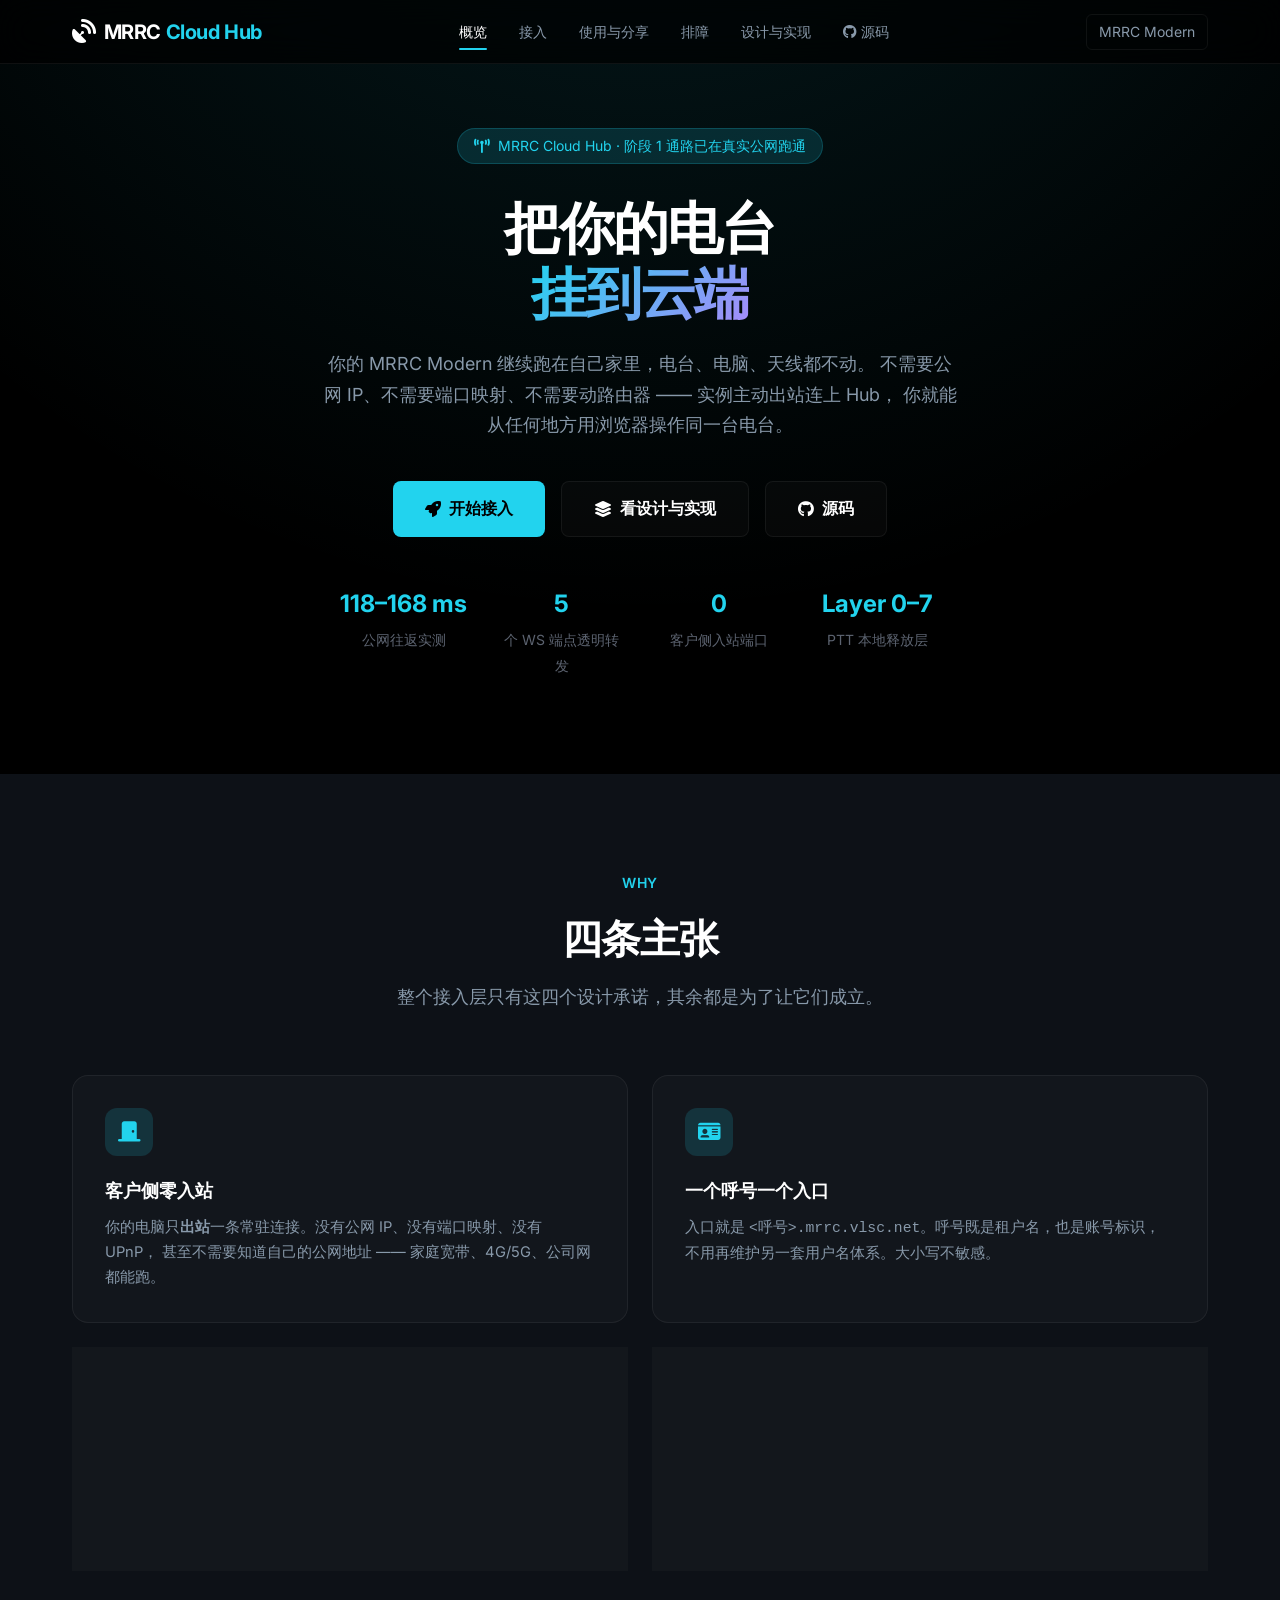
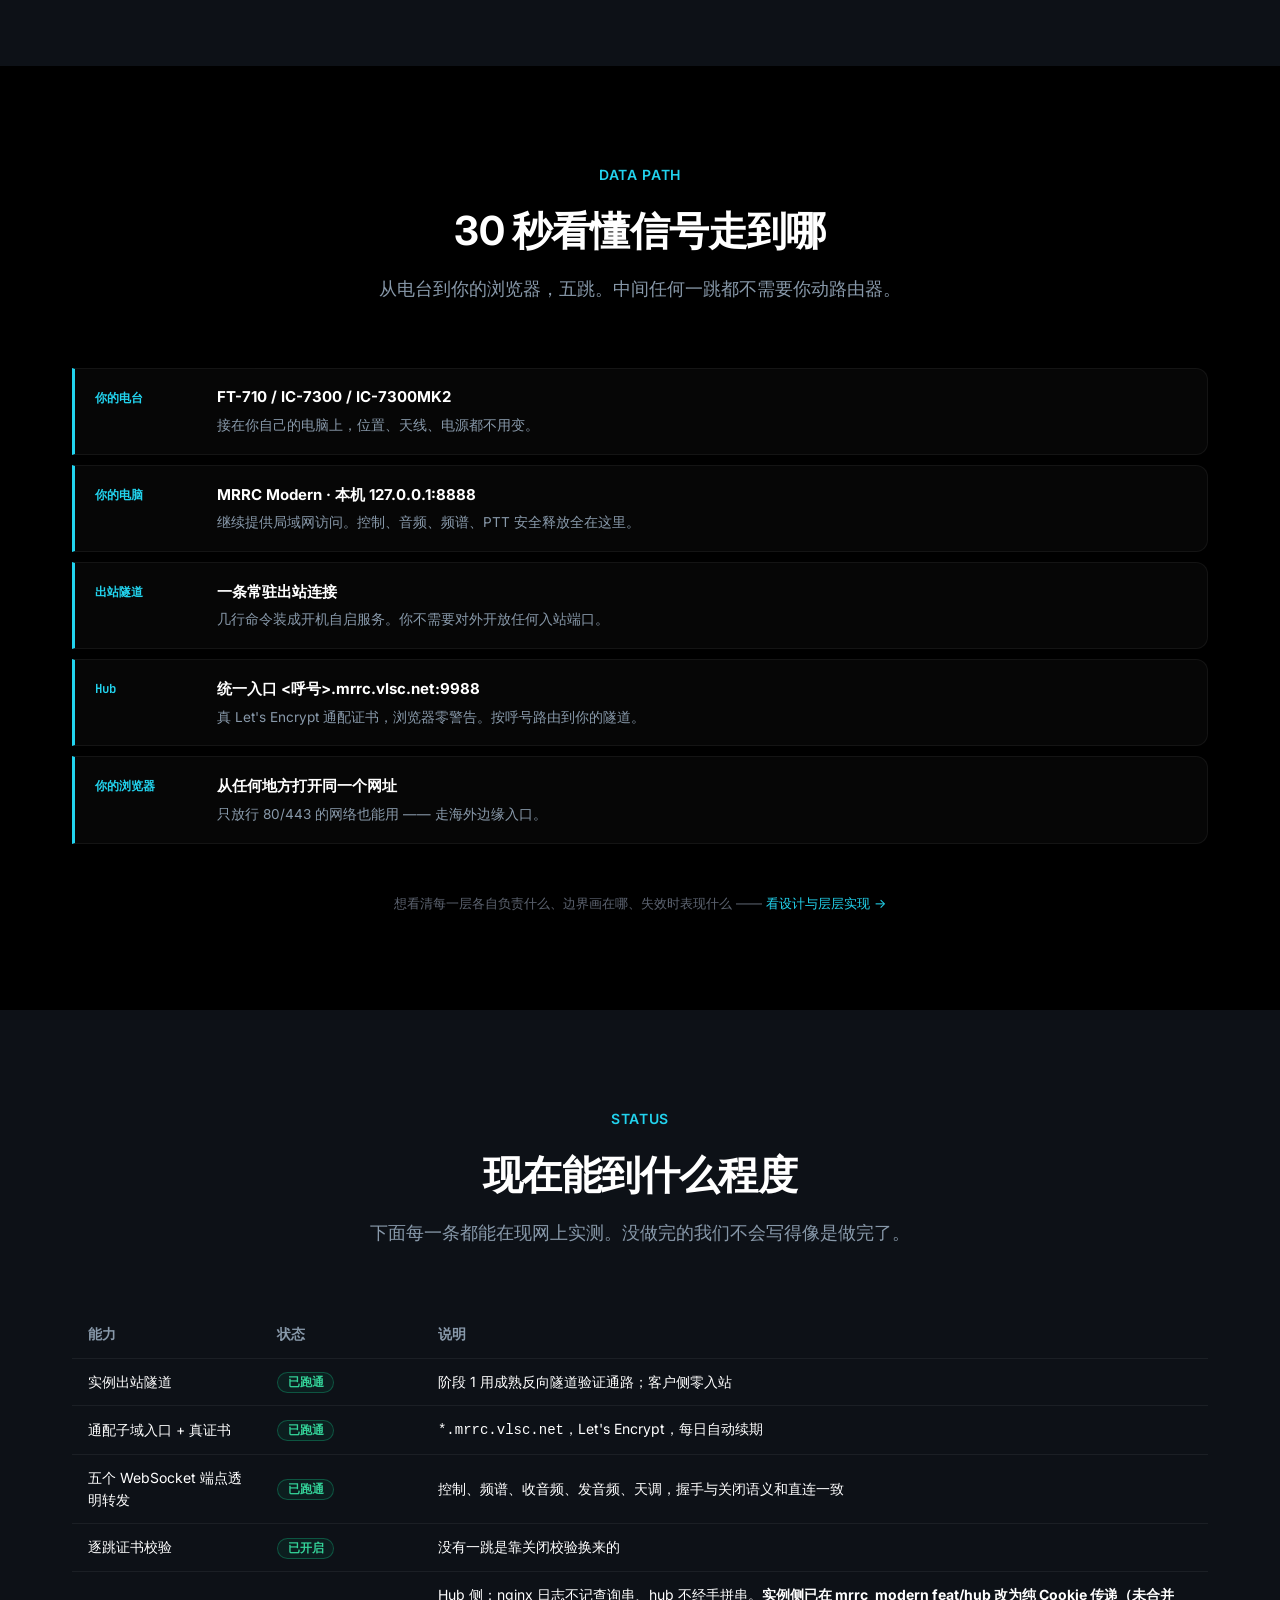
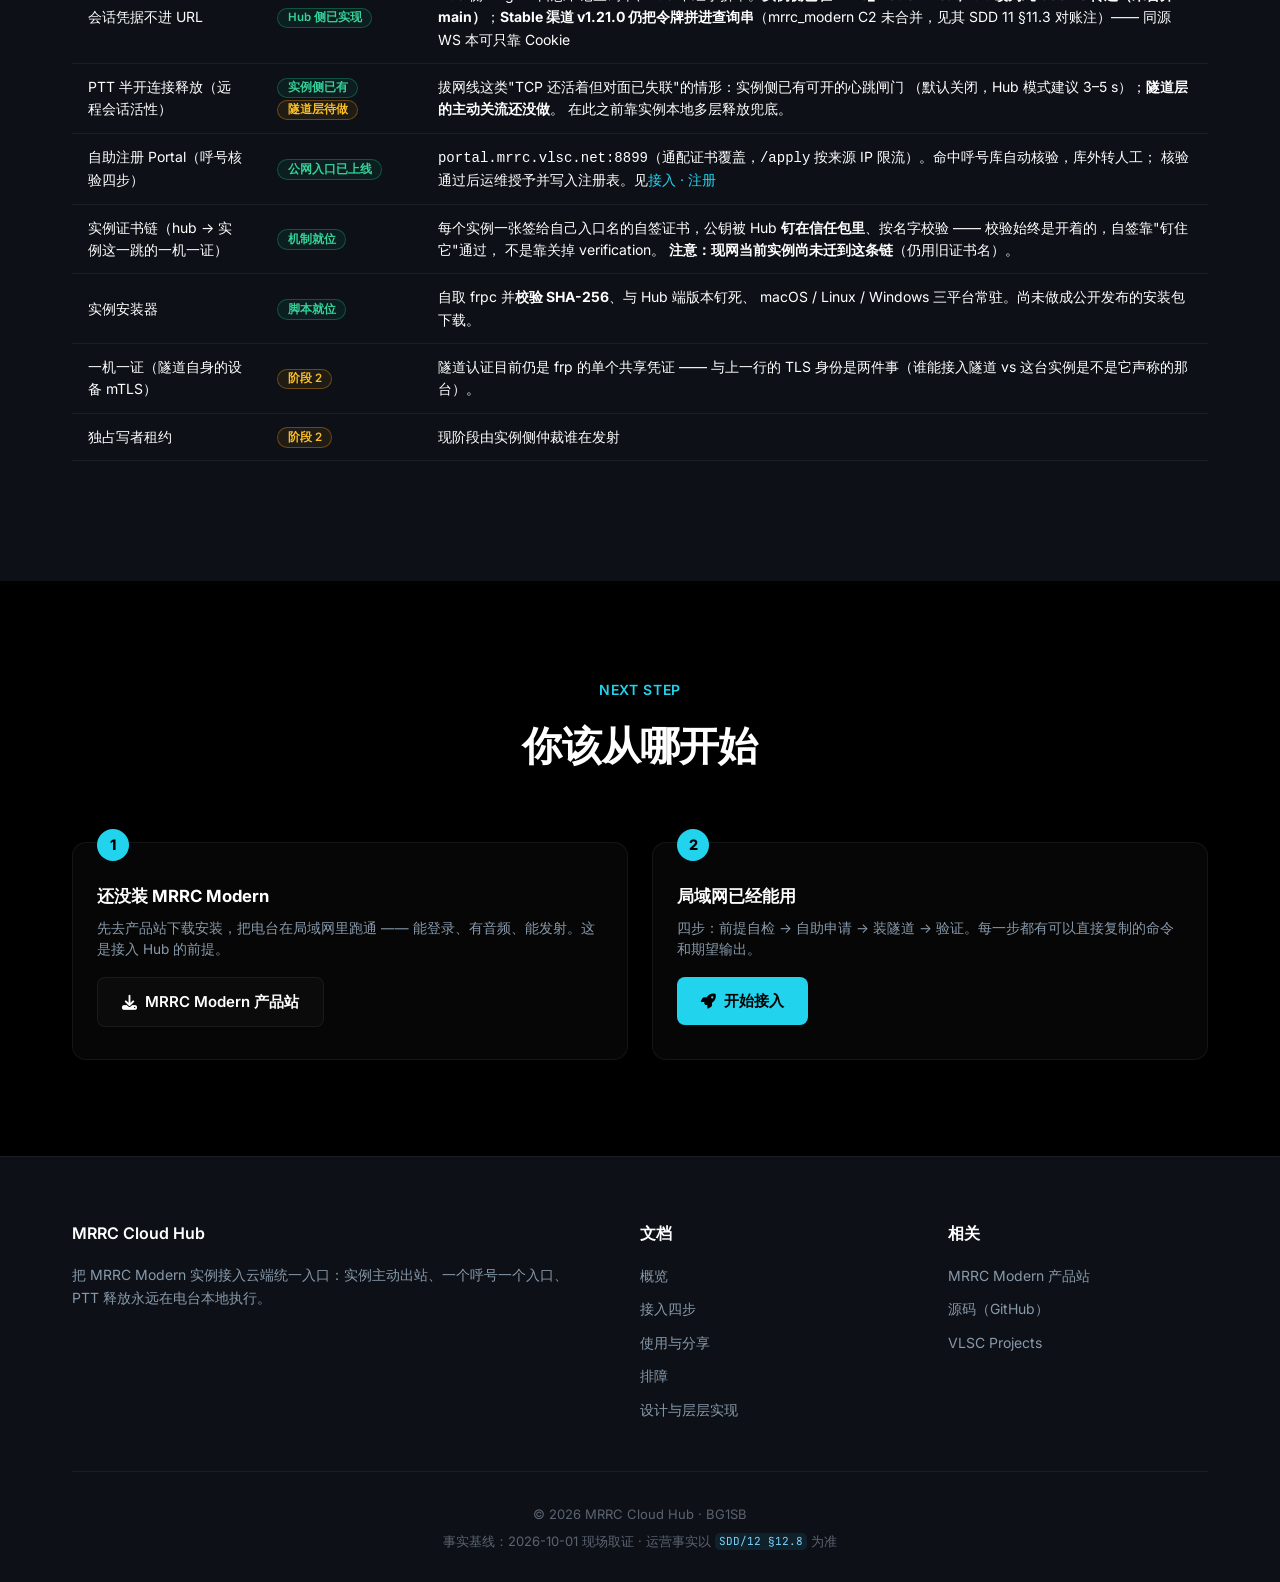
==== website/index.html @ c1f5e1ac "docs: V0.16 code-audit round — physical architecture diagram + three doc-ahead-of-code corrections -" ====
<!doctype html>
<html lang="zh-CN">
  <head>
    <meta charset="UTF-8" />
    <meta name="viewport" content="width=device-width, initial-scale=1.0" />
    <meta
      name="description"
      content="MRRC Cloud Hub — 把你的 MRRC Modern 电台接入云端统一入口：实例主动出站、无需公网 IP、一个呼号一个入口、PTT 释放永远在电台本地。"
    />
    <meta name="author" content="BG1SB" />
    <meta name="theme-color" content="#000000" />
    <title>概览 · MRRC Cloud Hub</title>
    <link rel="preconnect" href="https://fonts.googleapis.com" />
    <link rel="preconnect" href="https://fonts.gstatic.com" crossorigin />
    <link
      href="https://fonts.googleapis.com/css2?family=Inter:wght@400;500;600;700&family=JetBrains+Mono:wght@400;500&display=swap"
      rel="stylesheet"
    />
    <link rel="stylesheet" href="css/octen.css?v=1" />
    <link rel="stylesheet" href="css/hub.css?v=1" />
    <link
      rel="stylesheet"
      href="https://cdnjs.cloudflare.com/ajax/libs/font-awesome/6.4.0/css/all.min.css"
    />
    <link
      rel="icon"
      type="image/svg+xml"
      href="data:image/svg+xml,<svg xmlns='http://www.w3.org/2000/svg' viewBox='0 0 100 100'><rect fill='%2322d3ee' width='100' height='100' rx='20'/><text y='.9em' x='50%' text-anchor='middle' font-size='60'>📡</text></svg>"
    />
  </head>
  <body data-site="mrrc_hub">
    <a href="#main" class="hub-skip">跳到主要内容</a>

    <nav class="navbar">
      <div class="container navbar-content">
        <a href="index.html" class="logo">
          <span class="logo-icon"><i class="fas fa-satellite-dish"></i></span>
          <span>MRRC <span style="color: var(--accent)">Cloud Hub</span></span>
        </a>
        <ul class="nav-links">
          <li>
            <a href="index.html" class="active" aria-current="page">概览</a>
          </li>
          <li><a href="start.html">接入</a></li>
          <li><a href="use.html">使用与分享</a></li>
          <li><a href="trouble.html">排障</a></li>
          <li><a href="design.html">设计与实现</a></li>
          <li>
            <a
              href="https://github.com/cheenle/mrrc_hub"
              target="_blank"
              rel="noopener"
              ><i class="fab fa-github"></i> 源码</a
            >
          </li>
        </ul>
        <div class="nav-actions">
          <a href="https://www.vlsc.net/mrrc_modern/" class="lang-btn"
            >MRRC Modern</a
          >
          <button
            class="mobile-menu-toggle"
            aria-label="打开菜单"
            onclick="toggleMobileMenu()"
          >
            <i class="fas fa-bars"></i>
          </button>
        </div>
      </div>
    </nav>

    <main id="main">
      <section class="hero">
        <div class="hero-content">
          <div class="hero-badge">
            <i class="fas fa-tower-broadcast"></i>
            <span>MRRC Cloud Hub · 阶段 1 通路已在真实公网跑通</span>
          </div>
          <h1 class="hero-title">
            把你的电台<br />
            <span class="gradient">挂到云端</span>
          </h1>
          <p class="hero-subtitle">
            你的 MRRC Modern 继续跑在自己家里，电台、电脑、天线都不动。
            不需要公网 IP、不需要端口映射、不需要动路由器 —— 实例主动出站连上
            Hub， 你就能从任何地方用浏览器操作同一台电台。
          </p>
          <div class="hero-actions">
            <a href="start.html" class="btn btn-primary btn-large">
              <i class="fas fa-rocket"></i> 开始接入
            </a>
            <a href="design.html" class="btn btn-secondary btn-large">
              <i class="fas fa-layer-group"></i> 看设计与实现
            </a>
            <a
              href="https://github.com/cheenle/mrrc_hub"
              class="btn btn-secondary btn-large"
              target="_blank"
              rel="noopener"
            >
              <i class="fab fa-github"></i> 源码
            </a>
          </div>
          <div class="hero-stats">
            <div class="stat-item">
              <span class="stat-value">118–168 ms</span>
              <span class="stat-label">公网往返实测</span>
            </div>
            <div class="stat-item">
              <span class="stat-value">5</span>
              <span class="stat-label">个 WS 端点透明转发</span>
            </div>
            <div class="stat-item">
              <span class="stat-value">0</span>
              <span class="stat-label">客户侧入站端口</span>
            </div>
            <div class="stat-item">
              <span class="stat-value">Layer 0–7</span>
              <span class="stat-label">PTT 本地释放层</span>
            </div>
          </div>
        </div>
      </section>

      <section class="section" style="background: var(--bg-secondary)">
        <div class="container">
          <div class="section-header">
            <span class="section-label">Why</span>
            <h2 class="section-title">四条主张</h2>
            <p class="section-subtitle">
              整个接入层只有这四个设计承诺，其余都是为了让它们成立。
            </p>
          </div>
          <div class="features-grid">
            <div class="feature-card animate">
              <div class="icon"><i class="fas fa-door-closed"></i></div>
              <h3>客户侧零入站</h3>
              <p>
                你的电脑只<b>出站</b>一条常驻连接。没有公网
                IP、没有端口映射、没有 UPnP， 甚至不需要知道自己的公网地址 ——
                家庭宽带、4G/5G、公司网都能跑。
              </p>
            </div>
            <div class="feature-card animate">
              <div class="icon"><i class="fas fa-id-card"></i></div>
              <h3>一个呼号一个入口</h3>
              <p>
                入口就是
                <code>&lt;呼号&gt;.mrrc.vlsc.net</code
                >。呼号既是租户名，也是账号标识，
                不用再维护另一套用户名体系。大小写不敏感。
              </p>
            </div>
            <div class="feature-card animate">
              <div class="icon"><i class="fas fa-hand"></i></div>
              <h3>PTT 释放永远在本地</h3>
              <p>
                Hub 只是一条通道，<b>从不写下 PTT</b>。断线、掉网、半开连接，
                一律由电台所在的那台机器强制回 RX —— 不依赖云端租约超时。
              </p>
            </div>
            <div class="feature-card animate">
              <div class="icon"><i class="fas fa-shield-halved"></i></div>
              <h3>逐跳校验证书</h3>
              <p>
                整条链路端到端 TLS：浏览器到 Hub 用真证书，Hub
                到你的实例也<b>校验证书</b>。 没有哪一跳是靠"关掉校验"换来的。
              </p>
            </div>
          </div>
        </div>
      </section>

      <section class="section">
        <div class="container">
          <div class="section-header">
            <span class="section-label">Data Path</span>
            <h2 class="section-title">30 秒看懂信号走到哪</h2>
            <p class="section-subtitle">
              从电台到你的浏览器，五跳。中间任何一跳都不需要你动路由器。
            </p>
          </div>
          <div class="hub-stack">
            <div class="hub-layer">
              <div class="hub-layer-id">你的电台</div>
              <div class="hub-layer-body">
                <strong>FT-710 / IC-7300 / IC-7300MK2</strong>
                <span>接在你自己的电脑上，位置、天线、电源都不用变。</span>
              </div>
            </div>
            <div class="hub-layer">
              <div class="hub-layer-id">你的电脑</div>
              <div class="hub-layer-body">
                <strong>MRRC Modern · 本机 127.0.0.1:8888</strong>
                <span
                  >继续提供局域网访问。控制、音频、频谱、PTT
                  安全释放全在这里。</span
                >
              </div>
            </div>
            <div class="hub-layer">
              <div class="hub-layer-id">出站隧道</div>
              <div class="hub-layer-body">
                <strong>一条常驻出站连接</strong>
                <span
                  >几行命令装成开机自启服务。你不需要对外开放任何入站端口。</span
                >
              </div>
            </div>
            <div class="hub-layer">
              <div class="hub-layer-id">Hub</div>
              <div class="hub-layer-body">
                <strong>统一入口 &lt;呼号&gt;.mrrc.vlsc.net:9988</strong>
                <span
                  >真 Let's Encrypt
                  通配证书，浏览器零警告。按呼号路由到你的隧道。</span
                >
              </div>
            </div>
            <div class="hub-layer">
              <div class="hub-layer-id">你的浏览器</div>
              <div class="hub-layer-body">
                <strong>从任何地方打开同一个网址</strong>
                <span>只放行 80/443 的网络也能用 —— 走海外边缘入口。</span>
              </div>
            </div>
          </div>
          <p
            class="hub-note"
            style="text-align: center; border-top: 0; margin-top: 1rem"
          >
            想看清每一层各自负责什么、边界画在哪、失效时表现什么 ——
            <a href="design.html" style="color: var(--accent)"
              >看设计与层层实现 →</a
            >
          </p>
        </div>
      </section>

      <section class="section" style="background: var(--bg-secondary)">
        <div class="container">
          <div class="section-header">
            <span class="section-label">Status</span>
            <h2 class="section-title">现在能到什么程度</h2>
            <p class="section-subtitle">
              下面每一条都能在现网上实测。没做完的我们不会写得像是做完了。
            </p>
          </div>
          <div class="hub-table-wrap">
            <table>
              <thead>
                <tr>
                  <th scope="col">能力</th>
                  <th scope="col">状态</th>
                  <th scope="col">说明</th>
                </tr>
              </thead>
              <tbody>
                <tr>
                  <td>实例出站隧道</td>
                  <td><span class="hub-badge live">已跑通</span></td>
                  <td>阶段 1 用成熟反向隧道验证通路；客户侧零入站</td>
                </tr>
                <tr>
                  <td>通配子域入口 + 真证书</td>
                  <td><span class="hub-badge live">已跑通</span></td>
                  <td>
                    <code>*.mrrc.vlsc.net</code>，Let's Encrypt，每日自动续期
                  </td>
                </tr>
                <tr>
                  <td>五个 WebSocket 端点透明转发</td>
                  <td><span class="hub-badge live">已跑通</span></td>
                  <td>
                    控制、频谱、收音频、发音频、天调，握手与关闭语义和直连一致
                  </td>
                </tr>
                <tr>
                  <td>逐跳证书校验</td>
                  <td><span class="hub-badge live">已开启</span></td>
                  <td>没有一跳是靠关闭校验换来的</td>
                </tr>
                <tr>
                  <td>会话凭据不进 URL</td>
                  <td><span class="hub-badge live">Hub 侧已实现</span></td>
                  <td>
                    Hub 侧：nginx 日志不记查询串、hub 不经手拼串。<b
                      >实例侧已在 mrrc_modern feat/hub 改为纯 Cookie 传递（未合并
                      main）</b
                    >；<b>Stable 渠道 v1.21.0 仍把令牌拼进查询串</b
                    >（mrrc_modern C2 未合并，见其 SDD 11 §11.3 对账注）——
                    同源 WS 本可只靠 Cookie
                  </td>
                </tr>
                <tr>
                  <td>PTT 半开连接释放（远程会话活性）</td>
                  <td>
                    <span class="hub-badge live">实例侧已有</span>
                    <span class="hub-badge todo">隧道层待做</span>
                  </td>
                  <td>
                    拔网线这类"TCP
                    还活着但对面已失联"的情形：实例侧已有可开的心跳闸门
                    （默认关闭，Hub 模式建议 3–5
                    s）；<b>隧道层的主动关流还没做</b>。
                    在此之前靠实例本地多层释放兜底。
                  </td>
                </tr>
                <tr>
                  <td>自助注册 Portal（呼号核验四步）</td>
                  <td><span class="hub-badge live">公网入口已上线</span></td>
                  <td>
                    <code>portal.mrrc.vlsc.net:8899</code>（通配证书覆盖，<code
                      >/apply</code
                    >
                    按来源 IP 限流）。命中呼号库自动核验，库外转人工；
                    核验通过后运维授予并写入注册表。见<a
                      href="start.html#register"
                      style="color: var(--accent)"
                      >接入 · 注册</a
                    >
                  </td>
                </tr>
                <tr>
                  <td>实例证书链（hub → 实例这一跳的一机一证）</td>
                  <td><span class="hub-badge live">机制就位</span></td>
                  <td>
                    每个实例一张签给自己入口名的自签证书，公钥被 Hub
                    <b>钉在信任包里</b>、按名字校验 ——
                    校验始终是开着的，自签靠"钉住它"通过， 不是靠关掉
                    verification。
                    <b>注意：现网当前实例尚未迁到这条链</b>（仍用旧证书名）。
                  </td>
                </tr>
                <tr>
                  <td>实例安装器</td>
                  <td><span class="hub-badge live">脚本就位</span></td>
                  <td>
                    自取 frpc 并<b>校验 SHA-256</b>、与 Hub 端版本钉死、 macOS /
                    Linux / Windows 三平台常驻。尚未做成公开发布的安装包下载。
                  </td>
                </tr>
                <tr>
                  <td>一机一证（隧道自身的设备 mTLS）</td>
                  <td><span class="hub-badge todo">阶段 2</span></td>
                  <td>
                    隧道认证目前仍是 frp 的单个共享凭证 —— 与上一行的 TLS
                    身份是两件事（谁能接入隧道 vs 这台实例是不是它声称的那台）。
                  </td>
                </tr>
                <tr>
                  <td>独占写者租约</td>
                  <td><span class="hub-badge todo">阶段 2</span></td>
                  <td>现阶段由实例侧仲裁谁在发射</td>
                </tr>
              </tbody>
            </table>
          </div>
        </div>
      </section>

      <section class="section">
        <div class="container">
          <div class="section-header">
            <span class="section-label">Next Step</span>
            <h2 class="section-title">你该从哪开始</h2>
          </div>
          <div class="steps">
            <div class="step">
              <h4>还没装 MRRC Modern</h4>
              <p>
                先去产品站下载安装，把电台在局域网里跑通 ——
                能登录、有音频、能发射。这是接入 Hub 的前提。
              </p>
              <a
                href="https://www.vlsc.net/mrrc_modern/"
                class="btn btn-secondary"
                style="margin-top: 1rem"
              >
                <i class="fas fa-download"></i> MRRC Modern 产品站
              </a>
            </div>
            <div class="step">
              <h4>局域网已经能用</h4>
              <p>
                四步：前提自检 → 自助申请 → 装隧道 →
                验证。每一步都有可以直接复制的命令和期望输出。
              </p>
              <a
                href="start.html"
                class="btn btn-primary"
                style="margin-top: 1rem"
              >
                <i class="fas fa-rocket"></i> 开始接入
              </a>
            </div>
          </div>
        </div>
      </section>
    </main>

    <footer class="footer">
      <div class="container">
        <div class="footer-grid">
          <div class="footer-section">
            <h4>MRRC Cloud Hub</h4>
            <p>
              把 MRRC Modern
              实例接入云端统一入口：实例主动出站、一个呼号一个入口、PTT
              释放永远在电台本地执行。
            </p>
          </div>
          <div class="footer-section">
            <h4>文档</h4>
            <ul>
              <li><a href="index.html">概览</a></li>
              <li><a href="start.html">接入四步</a></li>
              <li><a href="use.html">使用与分享</a></li>
              <li><a href="trouble.html">排障</a></li>
              <li><a href="design.html">设计与层层实现</a></li>
            </ul>
          </div>
          <div class="footer-section">
            <h4>相关</h4>
            <ul>
              <li>
                <a href="https://www.vlsc.net/mrrc_modern/"
                  >MRRC Modern 产品站</a
                >
              </li>
              <li>
                <a
                  href="https://github.com/cheenle/mrrc_hub"
                  target="_blank"
                  rel="noopener"
                  >源码（GitHub）</a
                >
              </li>
              <li>
                <a href="https://www.vlsc.net/" target="_blank" rel="noopener"
                  >VLSC Projects</a
                >
              </li>
            </ul>
          </div>
        </div>
        <div class="footer-bottom">
          <p>© 2026 MRRC Cloud Hub · BG1SB</p>
          <p>
            事实基线：2026-10-01 现场取证 · 运营事实以
            <code>SDD/12 §12.8</code> 为准
          </p>
        </div>
      </div>
    </footer>

    <script src="js/hub.js"></script>
    <script src="https://www.vlsc.net/js/global-nav.js?v=9" defer></script>
  </body>
</html>
---- website/css/octen.css ----
/* SunMRRC — Octen-inspired Dark Design System */
:root {
  /* Background */
  --bg-primary: #000000;
  --bg-secondary: #0d1117;
  --bg-tertiary: #10161e;
  --bg-card: rgba(255,255,255,0.025);

  /* Accent — Cyan/Teal */
  --accent: #22d3ee;
  --accent-dim: #0891b2;
  --accent-glow: rgba(34, 211, 238, 0.15);

  /* Text */
  --text-primary: #ffffff;
  --text-secondary: #8899aa;
  --text-muted: #5c6370;

  /* Border */
  --border: rgba(255,255,255,0.06);
  --border-hover: rgba(34,211,238,0.25);

  /* Nav */
  --nav-h: 56px;

  /* Typography */
  --font-sans: 'Inter', -apple-system, BlinkMacSystemFont, 'SF Pro Display', sans-serif;
  --font-mono: 'JetBrains Mono', 'SF Mono', monospace;

  /* Layout metrics — global nav + site navbar heights */
  --gn-h: 36px;   /* global top nav height */
  --nav-h: 64px;  /* site navbar height (SunsdrMobile overrides to 56px) */

  /* Motion */
  --ease: cubic-bezier(0.22, 1, 0.36, 1);
}

*, *::before, *::after { box-sizing: border-box; margin: 0; padding: 0; }

html { scroll-behavior: smooth; }

body {
  font-family: var(--font-sans);
  background: var(--bg-primary);
  color: var(--text-primary);
  line-height: 1.6;
  -webkit-font-smoothing: antialiased;
  -moz-osx-font-smoothing: grayscale;
}

a { color: inherit; text-decoration: none; }
ul { list-style: none; }
img { max-width: 100%; display: block; }

p a, li a:not(.nav-links a):not(.footer-section a), .content a:not(.btn):not(.card):not(.lang-btn) {
  color: var(--accent);
  transition: color 0.2s;
}
p a:hover { text-decoration: underline; }

/* ── Container ── */
.container { max-width: 1200px; margin: 0 auto; padding: 0 2rem; }

/* ── Navigation ── */
.navbar {
  position: fixed; top: 0; left: 0; right: 0; z-index: 90;
  background: rgba(0, 0, 0, 0.72);
  backdrop-filter: blur(16px) saturate(140%);
  -webkit-backdrop-filter: blur(16px) saturate(140%);
  border-bottom: 1px solid var(--border);
  height: var(--nav-h);
  transition: background 0.3s var(--ease), border-color 0.3s var(--ease);
}
.navbar.scrolled {
  background: rgba(0, 0, 0, 0.92);
  border-bottom-color: var(--border-hover);
}
.navbar-content {
  display: flex; align-items: center; justify-content: space-between;
  height: var(--nav-h);
}
.logo {
  display: flex; align-items: center; gap: 0.5rem;
  font-size: 1.25rem; font-weight: 700; letter-spacing: -0.02em;
}
.logo-icon { font-size: 1.5rem; }

.nav-links {
  display: flex; align-items: center; gap: 2rem;
}
.nav-links a {
  font-size: 0.875rem; color: var(--text-secondary);
  transition: color 0.2s; font-weight: 500;
  position: relative;
  display: inline-flex; align-items: center; gap: 0.3rem;
}
.nav-links a::after {
  content: ''; position: absolute; left: 0; right: 0; bottom: -6px;
  height: 2px; background: var(--accent);
  transform: scaleX(0); transform-origin: left;
  transition: transform 0.25s var(--ease);
  border-radius: 2px;
}
.nav-links a:hover { color: var(--text-primary); }
.nav-links a:hover::after,
.nav-links a.active::after { transform: scaleX(1); }
.nav-links a.active { color: var(--text-primary); }

.nav-actions { display: flex; align-items: center; gap: 1rem; }
.lang-btn {
  font-size: 0.875rem; color: var(--text-secondary);
  padding: 0.375rem 0.75rem; border: 1px solid var(--border);
  border-radius: 0.375rem; transition: all 0.2s;
}
.lang-btn:hover { color: var(--text-primary); border-color: var(--border-hover); }
.mobile-menu-toggle { display: none; background: none; border: none; color: var(--text-primary); font-size: 1.25rem; cursor: pointer; }

/* ── Hero ── */
.hero {
  padding: 8rem 2rem 6rem;
  text-align: center;
  position: relative; overflow: hidden;
}
.hero::before {
  content: '';
  position: absolute; top: -50%; left: -50%;
  width: 200%; height: 200%;
  background: radial-gradient(circle at 50% 0%, var(--accent-glow), transparent 50%);
  pointer-events: none;
}
.hero-content { position: relative; z-index: 1; max-width: 800px; margin: 0 auto; }
.hero-badge {
  display: inline-flex; align-items: center; gap: 0.5rem;
  padding: 0.375rem 1rem; border-radius: 9999px;
  font-size: 0.875rem; color: var(--accent);
  background: var(--accent-glow); border: 1px solid rgba(34, 211, 238, 0.2);
  margin-bottom: 2rem;
}
.hero-title {
  font-size: 3.5rem; font-weight: 700; line-height: 1.15;
  letter-spacing: -0.03em; margin-bottom: 1.5rem;
}
.gradient {
  background: linear-gradient(135deg, var(--accent), #a78bfa);
  -webkit-background-clip: text;
  -webkit-text-fill-color: transparent;
  background-clip: text;
}
.hero-subtitle {
  font-size: 1.125rem; color: var(--text-secondary);
  max-width: 640px; margin: 0 auto 2.5rem; line-height: 1.7;
}
.hero-actions {
  display: flex; gap: 1rem; justify-content: center; flex-wrap: wrap; margin-bottom: 3rem;
}
.hero-preview {
  max-width: 720px; margin: 0 auto 2rem;
  border-radius: 0.75rem; overflow: hidden;
  border: 1px solid var(--border);
}
.hero-preview img { width: 100%; }
.hero-stats {
  display: grid; grid-template-columns: repeat(4, 1fr);
  gap: 2rem; max-width: 600px; margin: 0 auto;
}
.stat-item { text-align: center; }
.stat-value {
  display: block; font-size: 1.5rem; font-weight: 700;
  color: var(--accent); margin-bottom: 0.25rem;
}
.stat-label { font-size: 0.875rem; color: var(--text-muted); }

/* ── Buttons ── */
.btn {
  display: inline-flex; align-items: center; gap: 0.5rem;
  padding: 0.75rem 1.5rem; border-radius: 0.5rem;
  font-size: 0.9375rem; font-weight: 600;
  transition: all 0.2s; cursor: pointer;
}
.btn-large { padding: 0.875rem 2rem; font-size: 1rem; }
.btn-primary { background: var(--accent); color: #000; }
.btn-primary:hover { background: #67e8f9; transform: translateY(-1px); }
.btn-secondary { background: var(--bg-card); color: var(--text-primary); border: 1px solid var(--border); }
.btn-secondary:hover { border-color: var(--border-hover); transform: translateY(-1px); }

/* ── Sections ── */
.section { padding: 6rem 2rem; }
.section-header { text-align: center; margin-bottom: 4rem; }
.section-label {
  display: inline-block; font-size: 0.875rem; font-weight: 600;
  color: var(--accent); text-transform: uppercase; letter-spacing: 0.05em;
  margin-bottom: 0.75rem;
}
.section-title { font-size: 2.5rem; font-weight: 700; letter-spacing: -0.02em; }
.section-subtitle { font-size: 1.125rem; color: var(--text-secondary); margin-top: 0.75rem; }

/* ── Feature Cards ── */
.features-grid {
  display: grid;
  grid-template-columns: repeat(auto-fill, minmax(320px, 1fr));
  gap: 1.5rem;
}
.card {
  background: var(--bg-card); border: 1px solid var(--border);
  border-radius: 0.75rem; padding: 1.5rem;
  transition: all 0.3s;
  display: block;
}
.card:hover {
  border-color: var(--border-hover);
  transform: translateY(-2px);
  box-shadow: 0 8px 30px rgba(0, 0, 0, 0.3);
}
.card-icon {
  width: 48px; height: 48px; border-radius: 0.75rem;
  background: var(--accent-glow);
  display: flex; align-items: center; justify-content: center;
  font-size: 1.25rem; color: var(--accent);
  margin-bottom: 1rem;
}
.card-title { font-size: 1.125rem; font-weight: 600; margin-bottom: 0.5rem; }
.card-text { font-size: 0.9375rem; color: var(--text-secondary); line-height: 1.7; }

.card-status {
  display: inline-flex; align-items: center; gap: 0.375rem;
  margin-top: 0.75rem; font-size: 0.8125rem; font-weight: 500;
}
.card-status.ok { color: #10b981; }
.card-status.wip { color: #f59e0b; }

/* ── Demo Links ── */
.demo-grid {
  display: grid;
  grid-template-columns: repeat(auto-fill, minmax(280px, 1fr));
  gap: 1.5rem;
}
.demo-link {
  display: flex; flex-direction: column;
  background: var(--bg-card); border: 1px solid var(--border);
  border-radius: 0.75rem; padding: 1.5rem;
  transition: all 0.3s;
}
.demo-link:hover { border-color: var(--accent); transform: translateY(-2px); }
.demo-link .arrow {
  margin-top: auto; padding-top: 1rem;
  font-size: 0.875rem; color: var(--accent);
  display: flex; align-items: center; gap: 0.375rem;
}

/* ── Architecture Diagram ── */
.arch-diagram {
  background: var(--bg-card); border: 1px solid var(--border);
  border-radius: 0.75rem; padding: 2rem;
  overflow-x: auto;
  font-family: var(--font-mono);
  font-size: 0.875rem;
  line-height: 1.8;
  white-space: pre;
  color: var(--text-secondary);
}
.arch-diagram .hl { color: var(--accent); }
.arch-diagram .dim { color: var(--text-muted); }

/* ── Section CTA ── */
.section-cta {
  background: var(--bg-secondary);
  border-top: 1px solid var(--border);
  border-bottom: 1px solid var(--border);
}

/* ── Footer ── */
.footer { padding: 4rem 2rem 2rem; background: var(--bg-secondary); border-top: 1px solid var(--border); }
.footer-grid { display: grid; grid-template-columns: 2fr 1fr 1fr; gap: 3rem; margin-bottom: 3rem; }
.footer-section h4 { font-size: 1rem; font-weight: 600; margin-bottom: 1rem; }
.footer-section p { font-size: 0.875rem; color: var(--text-secondary); line-height: 1.7; }
.footer-section ul { display: flex; flex-direction: column; gap: 0.5rem; }
.footer-section a {
  font-size: 0.875rem; color: var(--text-secondary);
  transition: color 0.2s;
}
.footer-section a:hover { color: var(--text-primary); }
.footer-bottom {
  padding-top: 2rem; border-top: 1px solid var(--border);
  text-align: center; font-size: 0.8125rem; color: var(--text-muted);
}

/* ── Lightbox ── */
.lightbox {
  display: none; position: fixed; top: 0; left: 0; width: 100%; height: 100%;
  background: rgba(0, 0, 0, 0.9); z-index: 1000;
  align-items: center; justify-content: center; padding: 2rem;
}
.lightbox img { max-width: 95vw; max-height: 90vh; border-radius: 0.5rem; }
.lightbox-close {
  position: absolute; top: 1.5rem; right: 1.5rem;
  font-size: 2rem; color: var(--text-secondary); cursor: pointer;
}

/* ── Table (for docs) ── */
table {
  width: 100%; border-collapse: collapse;
  font-size: 0.875rem; margin: 1.5rem 0;
}
th, td {
  padding: 0.75rem 1rem; text-align: left;
  border-bottom: 1px solid var(--border);
}
th { color: var(--text-secondary); font-weight: 600; }
td { color: var(--text-primary); }

/* ── Mobile ── */
@media (max-width: 768px) {
  .nav-links {
    display: none; position: absolute; top: var(--nav-h); left: 0; right: 0;
    background: rgba(0, 0, 0, 0.98); border-bottom: 1px solid var(--border);
    flex-direction: column; padding: 1rem 2rem; gap: 0.75rem;
  }
  .nav-links.active { display: flex; }
  .mobile-menu-toggle { display: block; }
  .hero { padding: 6rem 1.5rem 4rem; }
  .hero-title { font-size: 2.25rem; }
  .hero-stats { grid-template-columns: repeat(2, 1fr); gap: 1.5rem; }
  .section-title { font-size: 1.75rem; }
  .features-grid { grid-template-columns: 1fr; }
  .demo-grid { grid-template-columns: 1fr; }
  .footer-grid { grid-template-columns: 1fr; gap: 2rem; }
  .container { padding: 0 1.25rem; }
}

/* ════════════════════════════════════════════════════════════════════
   VLSC Global Top Nav — shared across all project sites
   Injected by js/global-nav.js. Sits above each site's .navbar/.header.
   ════════════════════════════════════════════════════════════════════ */
.vlsc-gn {
  position: fixed; top: 0; left: 0; right: 0; z-index: 120;
  height: var(--gn-h);
  background: linear-gradient(180deg, rgba(0,0,0,0.96), rgba(10,10,10,0.92));
  border-bottom: 1px solid var(--border);
  backdrop-filter: blur(16px);
  -webkit-backdrop-filter: blur(16px);
  font-size: 0.8125rem;
}
.vlsc-gn-inner {
  height: var(--gn-h);
  display: flex; align-items: center; justify-content: space-between;
  gap: 1rem;
}
.vlsc-gn-brand {
  display: inline-flex; align-items: center; gap: 0.4rem;
  font-weight: 700; letter-spacing: -0.01em; color: var(--text-primary);
  white-space: nowrap;
}
.vlsc-gn-brand i { color: var(--accent); font-size: 0.85rem; }
.vlsc-gn-brand .dot { color: var(--accent); margin: 0 0.35rem; opacity: 0.5; }
.vlsc-gn-links {
  display: flex; align-items: center; gap: 1.25rem;
}
.vlsc-gn-links a {
  color: var(--text-secondary); font-weight: 500;
  position: relative; padding: 0.25rem 0;
  transition: color 0.2s var(--ease);
  white-space: nowrap;
}
.vlsc-gn-links a::after {
  content: ''; position: absolute; left: 0; right: 0; bottom: -3px;
  height: 2px; background: var(--accent);
  transform: scaleX(0); transform-origin: center;
  transition: transform 0.25s var(--ease); border-radius: 2px;
}
.vlsc-gn-links a:hover { color: var(--text-primary); }
.vlsc-gn-links a:hover::after { transform: scaleX(1); }
.vlsc-gn-links a.is-active { color: var(--accent); }
.vlsc-gn-links a.is-active::after { transform: scaleX(1); }
.vlsc-gn-gh {
  color: var(--text-secondary); transition: color 0.2s var(--ease);
  display: inline-flex; align-items: center;
}
.vlsc-gn-gh:hover { color: var(--text-primary); }

/* When the global nav is present, shift fixed site chrome down */
body.vlsc-gn-on { padding-top: var(--gn-h); }
body.vlsc-gn-on .navbar,
body.vlsc-gn-on .header { top: var(--gn-h); }
body.vlsc-gn-on .nav-links { top: var(--nav-h); }
body.vlsc-gn-on .sdd-sidebar { top: calc(var(--gn-h) + 80px); }

@media (max-width: 768px) {
  .vlsc-gn { padding-left: env(safe-area-inset-left, 0px); padding-right: env(safe-area-inset-right, 0px); }
  .vlsc-gn-links { gap: 0.9rem; min-width: 0; overflow-x: auto; -webkit-overflow-scrolling: touch; scrollbar-width: none; }
  .vlsc-gn-links::-webkit-scrollbar { display: none; }
  .vlsc-gn-brand, .vlsc-gn-gh { flex-shrink: 0; }
  .vlsc-gn-inner { gap: 0.6rem; padding: 0 1rem; }
  body.vlsc-gn-on .nav-links { top: calc(var(--gn-h) + var(--nav-h)); }
}

/* ── Scroll progress bar ── */
.vlsc-scroll-progress {
  position: fixed; top: 0; left: 0; z-index: 200;
  height: 2px; width: 0%;
  background: linear-gradient(90deg, var(--accent), #a78bfa);
  transition: width 0.1s linear;
  pointer-events: none;
}

/* ── Back-to-top ── */
.vlsc-to-top {
  position: fixed; right: 1.5rem; bottom: 1.5rem; z-index: 110;
  width: 44px; height: 44px; border-radius: 50%;
  background: var(--bg-card); border: 1px solid var(--border);
  color: var(--accent);
  display: flex; align-items: center; justify-content: center;
  cursor: pointer; font-size: 1rem;
  opacity: 0; visibility: hidden; transform: translateY(12px);
  transition: all 0.3s var(--ease);
  backdrop-filter: blur(8px); -webkit-backdrop-filter: blur(8px);
}
.vlsc-to-top.show { opacity: 1; visibility: visible; transform: translateY(0); }
.vlsc-to-top:hover {
  border-color: var(--accent); background: var(--accent-glow);
  transform: translateY(-2px);
}
@media (max-width: 768px) { .vlsc-to-top { right: 1rem; bottom: 1rem; } }

/* ── Scroll reveal ── */
.vlsc-reveal {
  opacity: 0; transform: translateY(28px);
  transition: opacity 0.7s var(--ease), transform 0.7s var(--ease);
  will-change: opacity, transform;
}
.vlsc-reveal.in { opacity: 1; transform: translateY(0); }
@media (prefers-reduced-motion: reduce) {
  .vlsc-reveal { opacity: 1; transform: none; transition: none; }
}

/* ── Hero entrance animation ── */
@keyframes vlscHeroIn {
  from { opacity: 0; transform: translateY(20px); }
  to { opacity: 1; transform: translateY(0); }
}
.hero-badge { animation: vlscHeroIn 0.6s var(--ease) both; }
.hero-title { animation: vlscHeroIn 0.7s var(--ease) 0.1s both; }
.hero-subtitle { animation: vlscHeroIn 0.7s var(--ease) 0.2s both; }
.hero-actions { animation: vlscHeroIn 0.7s var(--ease) 0.3s both; }
.hero-stats { animation: vlscHeroIn 0.7s var(--ease) 0.4s both; }
@media (prefers-reduced-motion: reduce) {
  .hero-badge, .hero-title, .hero-subtitle, .hero-actions, .hero-stats {
    animation: none;
  }
}

/* ── Refined card hover (gradient ring) ── */
.card, .demo-link {
  position: relative;
}
.card:hover, .demo-link:hover {
  border-color: var(--accent);
  box-shadow: 0 12px 40px rgba(0,0,0,0.35), 0 0 0 1px var(--accent-glow);
}
.card-icon { transition: transform 0.3s var(--ease); }
.card:hover .card-icon { transform: scale(1.08); }

/* ── Button polish ── */
.btn { user-select: none; }
.btn-primary:hover {
  box-shadow: 0 8px 24px var(--accent-glow);
}
.btn:active { transform: translateY(0) scale(0.98); }

/* ── Focus visibility (a11y) ── */
a:focus-visible, button:focus-visible, .btn:focus-visible {
  outline: 2px solid var(--accent); outline-offset: 2px;
  border-radius: 0.25rem;
}

/* ── Footer polish ── */
.footer-section a { display: inline-block; }
.footer-section a:hover { color: var(--accent); }
.footer-bottom { display: flex; flex-direction: column; gap: 0.4rem; }

/* ── Section hover lift for eco/project items ── */
.eco-track, .arch-card, .step, .perf-card, .screen-card { transition: transform 0.3s var(--ease), border-color 0.3s var(--ease), box-shadow 0.3s var(--ease); }

/* ══════════════════════════════════════════════════════════════════════
   Component Styles (shared across all VLSC sub-sites)
   ══════════════════════════════════════════════════════════════════════ */

/* ── Feature cards ── */
.feature-card {
  background: var(--bg-card); border: 1px solid var(--border);
  border-radius: 16px; padding: 2rem; transition: all 0.3s;
}
.feature-card:hover {
  border-color: rgba(34,211,238,0.25); transform: translateY(-3px);
  box-shadow: 0 12px 40px rgba(0,0,0,0.3);
}
.feature-card .icon {
  width: 48px; height: 48px; border-radius: 12px;
  display: flex; align-items: center; justify-content: center;
  font-size: 1.25rem; margin-bottom: 1.25rem;
  background: var(--accent-glow); color: var(--accent);
}
.feature-card h3 { font-size: 1.15rem; font-weight: 700; color: var(--text-primary); margin-bottom: 0.6rem; }
.feature-card p { color: var(--text-secondary); font-size: 0.92rem; line-height: 1.7; }
.feature-card ul { list-style: none; margin-top: 0.75rem; }
.feature-card ul li { color: var(--text-secondary); font-size: 0.85rem; padding: 0.2rem 0; }
.feature-card ul li::before { content: "▸ "; color: var(--accent); font-size: 0.7rem; }

/* ── Architecture diagram ── */
.arch-diagram {
  white-space: normal; font-family: var(--font-sans);
  overflow-x: auto; text-align: center;
  padding: 2rem 1.5rem; border-radius: 20px; margin-bottom: 2rem;
}
.arch-diagram svg { max-width: 100%; height: auto; }

/* ── Architecture endpoint cards ── */
.arch-grid {
  display: grid; grid-template-columns: repeat(auto-fit, minmax(220px, 1fr));
  gap: 1.5rem; margin-top: 2rem;
}
.arch-card {
  background: var(--bg-card); border: 1px solid var(--border);
  border-radius: 14px; padding: 1.5rem; text-align: center;
}
.arch-card .label {
  display: inline-block; background: var(--accent-glow); color: var(--accent);
  padding: 0.2rem 0.8rem; border-radius: 6px; font-size: 0.7rem; font-weight: 600;
  letter-spacing: 0.05em; margin-bottom: 0.75rem;
}
.arch-card .endpoint { font-family: var(--font-mono); color: #5dade2; font-weight: 600; font-size: 1rem; }
.arch-card .dir { color: var(--text-secondary); font-size: 0.8rem; margin-top: 0.25rem; }
.arch-card .payload { color: var(--text-muted); font-size: 0.78rem; margin-top: 0.5rem; }

/* ── Performance metrics ── */
.perf-grid {
  display: grid; grid-template-columns: repeat(auto-fit, minmax(250px, 1fr));
  gap: 1.5rem;
}
.perf-card {
  background: var(--bg-card); border: 1px solid var(--border);
  border-radius: 14px; padding: 1.75rem; text-align: center;
}
.perf-card .metric { font-size: 2.8rem; font-weight: 800; color: var(--accent); line-height: 1; }
.perf-card .metric-label { color: var(--text-secondary); font-size: 0.85rem; margin-top: 0.4rem; }

/* ── Steps / Quick Start ── */
.steps {
  display: grid; grid-template-columns: repeat(auto-fit, minmax(220px, 1fr));
  gap: 1.5rem; counter-reset: step;
}
.step {
  position: relative; background: var(--bg-card); border: 1px solid var(--border);
  border-radius: 14px; padding: 2rem 1.5rem;
}
.step::before {
  counter-increment: step; content: counter(step);
  position: absolute; top: -14px; left: 1.5rem;
  width: 32px; height: 32px; border-radius: 50%;
  background: var(--accent); color: #000;
  display: flex; align-items: center; justify-content: center;
  font-weight: 800; font-size: 0.9rem;
}
.step h4 { color: var(--text-primary); font-weight: 700; font-size: 1.05rem; margin: 0.5rem 0 0.5rem; }
.step code {
  display: block; background: rgba(0,0,0,0.3); color: #5dade2;
  padding: 0.6rem 1rem; border-radius: 8px; font-size: 0.8rem;
  margin-top: 0.75rem; overflow-x: auto;
}
.step p { color: var(--text-secondary); font-size: 0.85rem; }

/* ── Tech stack tags ── */
.tech-stack { display: flex; flex-wrap: wrap; gap: 0.6rem; justify-content: center; margin: 2rem 0; }
.tech-tag {
  background: rgba(255,255,255,0.04); border: 1px solid rgba(255,255,255,0.08);
  border-radius: 100px; padding: 0.4rem 1.1rem; font-size: 0.82rem;
  color: var(--text-primary); transition: all 0.2s;
}
.tech-tag:hover { border-color: var(--accent); color: var(--accent); }

/* ── Screen row / cards ── */
.screen-row {
  display: grid; grid-template-columns: repeat(auto-fit, minmax(260px, 1fr));
  gap: 1.5rem; margin-top: 2rem;
}
.screen-card {
  background: var(--bg-card); border: 1px solid var(--border);
  border-radius: 14px; padding: 1.5rem;
}
.screen-card h4 { color: var(--text-primary); font-size: 1rem; margin-bottom: 0.75rem; }
.screen-card p { color: var(--text-secondary); font-size: 0.85rem; margin-bottom: 0.5rem; line-height: 1.7; }
.screen-card .comp {
  display: inline-block; background: rgba(93,173,226,0.1); color: #5dade2;
  padding: 0.15rem 0.5rem; border-radius: 4px; font-size: 0.72rem;
  margin: 0.15rem; font-family: var(--font-mono);
}

/* ── Footer "Built with" badge ── */
footer .built { color: var(--accent); font-size: 0.78rem; margin-top: 0.75rem; }

/* ── Fade-up animation ── */
@keyframes fadeUp { from { opacity: 0; transform: translateY(24px); } to { opacity: 1; transform: translateY(0); } }
.animate { animation: fadeUp 0.7s ease-out both; }
.animate:nth-child(2) { animation-delay: 0.1s; }
.animate:nth-child(3) { animation-delay: 0.2s; }
.animate:nth-child(4) { animation-delay: 0.3s; }
.animate:nth-child(5) { animation-delay: 0.4s; }
.animate:nth-child(6) { animation-delay: 0.5s; }

/* ── Smooth section spacing on mobile ── */
@media (max-width: 768px) {
  .section { padding: 4rem 1.25rem; }
  .section-header { margin-bottom: 2.5rem; }
  .hero-title { font-size: 2.25rem; }
  .section-title { font-size: 1.75rem; }
  .features-grid { grid-template-columns: 1fr; }
  .arch-grid { grid-template-columns: 1fr; }
  .screen-row { grid-template-columns: 1fr; }
  .perf-grid { grid-template-columns: 1fr 1fr; }
  .steps { grid-template-columns: 1fr; }
}
---- website/css/hub.css ----
/* ══════════════════════════════════════════════════════════════════════
   MRRC Cloud Hub 文档站 — 本站专属样式
   ──────────────────────────────────────────────────────────────────────
   upstream 设计系统在 css/octen.css（原样复制，永不 fork —— 上游改版时
   只需重拷一份）。除 octen.css 已有类之外，本站需要的一切都写在这里，
   这样"上游 vs 本站"的差异永远是单一文件、一眼可见。
   设计令牌沿用上游：--accent #22d3ee / --bg-primary #000 / --font-mono。
   ══════════════════════════════════════════════════════════════════════ */

/* ── 跳过导航（a11y） ── */
.hub-skip {
	position: absolute;
	left: -9999px;
	top: 0;
	z-index: 300;
	background: var(--accent);
	color: #000;
	padding: 0.6rem 1rem;
	border-radius: 0 0 8px 0;
	font-weight: 600;
	font-size: 0.875rem;
}
.hub-skip:focus {
	left: 0;
}

/* ── 文档页 hero（比首页 .hero 矮，抬高是为了让开 fixed navbar） ── */
.hub-hero {
	position: relative;
	overflow: hidden;
	text-align: center;
	padding: calc(var(--nav-h) + 3.5rem) 2rem 3rem;
}
.hub-hero::before {
	content: "";
	position: absolute;
	top: -50%;
	left: -50%;
	width: 200%;
	height: 200%;
	pointer-events: none;
	background: radial-gradient(
		circle at 50% 0%,
		var(--accent-glow),
		transparent 50%
	);
}
.hub-hero > * {
	position: relative;
	z-index: 1;
}
.hub-hero h1 {
	font-size: 2.6rem;
	font-weight: 700;
	letter-spacing: -0.03em;
	line-height: 1.2;
	margin-bottom: 1rem;
}
.hub-hero p {
	font-size: 1.0625rem;
	color: var(--text-secondary);
	max-width: 680px;
	margin: 0 auto;
	line-height: 1.75;
}
@media (max-width: 768px) {
	.hub-hero {
		padding: calc(var(--nav-h) + 2.5rem) 1.25rem 2rem;
	}
	.hub-hero h1 {
		font-size: 1.9rem;
	}
}

/* ── 文档外壳：正文列 + 粘性目录 ── */
.hub-shell {
	display: grid;
	grid-template-columns: minmax(0, 1fr) 230px;
	gap: 3.5rem;
	max-width: 1200px;
	margin: 0 auto;
	padding: 0 2rem 5rem;
}
.hub-toc {
	position: sticky;
	top: calc(var(--gn-h) + var(--nav-h) + 2rem);
	align-self: start;
	grid-column: 2;
	grid-row: 1;
	max-height: calc(100vh - var(--gn-h) - var(--nav-h) - 4rem);
	overflow-y: auto;
	padding-left: 1.25rem;
	border-left: 1px solid var(--border);
	font-size: 0.8125rem;
}
.hub-toc h4 {
	font-size: 0.72rem;
	text-transform: uppercase;
	letter-spacing: 0.08em;
	color: var(--text-muted);
	font-weight: 600;
	margin-bottom: 0.9rem;
}
.hub-toc ul {
	display: flex;
	flex-direction: column;
	gap: 0.15rem;
}
.hub-toc a {
	display: block;
	color: var(--text-secondary);
	padding: 0.3rem 0;
	line-height: 1.5;
	transition: color 0.2s var(--ease);
}
.hub-toc a:hover {
	color: var(--text-primary);
}
.hub-toc a.active {
	color: var(--accent);
	font-weight: 600;
}
@media (max-width: 1100px) {
	.hub-shell {
		grid-template-columns: 1fr;
		gap: 0;
	}
	.hub-toc {
		grid-column: 1;
		grid-row: 1;
		position: static;
		max-height: none;
		overflow: visible;
		border-left: 0;
		border-bottom: 1px solid var(--border);
		padding: 0 0 1.25rem;
		margin-bottom: 2.5rem;
	}
	.hub-prose {
		grid-column: 1;
		grid-row: 2;
	}
}

/* ── 正文排版（octen.css 把 ul 的 list-style 清空了，这里恢复） ── */
.hub-prose {
	min-width: 0;
	grid-column: 1;
	grid-row: 1;
}
.hub-prose > section {
	margin-bottom: 4rem;
}
.hub-prose h2 {
	font-size: 1.6rem;
	font-weight: 700;
	letter-spacing: -0.02em;
	margin-bottom: 1.25rem;
	padding-bottom: 0.6rem;
	border-bottom: 1px solid var(--border);
}
.hub-prose h3 {
	font-size: 1.15rem;
	font-weight: 600;
	margin: 2.25rem 0 0.9rem;
}
.hub-prose h4 {
	font-size: 1rem;
	font-weight: 600;
	margin: 1.75rem 0 0.6rem;
}
.hub-prose p {
	color: var(--text-secondary);
	line-height: 1.85;
	margin: 0.9rem 0;
}
.hub-prose ul {
	list-style: disc;
	padding-left: 1.4rem;
	margin: 0.9rem 0;
}
.hub-prose ol {
	list-style: decimal;
	padding-left: 1.4rem;
	margin: 0.9rem 0;
}
.hub-prose li {
	color: var(--text-secondary);
	line-height: 1.8;
	margin: 0.3rem 0;
}
.hub-prose li > ul,
.hub-prose li > ol {
	margin: 0.3rem 0;
}
.hub-prose strong {
	color: var(--text-primary);
}

/* 行内代码：注意顺序 —— .hub-code 内的一律还原 */
.hub-prose code,
.hub-shell code,
.footer code {
	font-family: var(--font-mono);
	font-size: 0.85em;
	background: rgba(34, 211, 238, 0.09);
	color: #7dd3fc;
	padding: 0.12em 0.4em;
	border-radius: 5px;
	overflow-wrap: anywhere;
}

/* ── 代码块 ── */
.hub-code {
	position: relative;
	margin: 1.1rem 0;
}
.hub-code pre {
	background: #080d12;
	border: 1px solid var(--border);
	border-radius: 10px;
	padding: 1rem 1.15rem;
	overflow-x: auto;
	font-family: var(--font-mono);
	font-size: 0.8125rem;
	line-height: 1.75;
	color: #c9d6e2;
}
.hub-code pre code {
	background: none;
	color: inherit;
	padding: 0;
	font-size: inherit;
	border-radius: 0;
	overflow-wrap: normal;
}
.hub-code .hub-copy {
	position: absolute;
	top: 0.55rem;
	right: 0.55rem;
	background: rgba(255, 255, 255, 0.04);
	border: 1px solid var(--border);
	color: var(--text-secondary);
	border-radius: 6px;
	padding: 0.25rem 0.6rem;
	font-size: 0.72rem;
	cursor: pointer;
	transition: all 0.2s var(--ease);
	font-family: var(--font-sans);
}
.hub-code .hub-copy:hover {
	color: var(--accent);
	border-color: var(--border-hover);
}
.hub-code .hub-copy.done {
	color: #10b981;
	border-color: rgba(16, 185, 129, 0.4);
}

/* ── 调用框 ── */
.hub-callout {
	border-left: 3px solid var(--accent);
	background: var(--bg-card);
	border-radius: 0 10px 10px 0;
	padding: 1rem 1.25rem;
	margin: 1.5rem 0;
}
.hub-callout > :first-child {
	margin-top: 0;
}
.hub-callout > :last-child {
	margin-bottom: 0;
}
.hub-callout .hub-callout-title {
	display: block;
	font-weight: 600;
	color: var(--text-primary);
	font-size: 0.9375rem;
	margin-bottom: 0.35rem;
}
.hub-callout p,
.hub-callout li {
	font-size: 0.9375rem;
}
.hub-callout.warn {
	border-left-color: #f59e0b;
}
.hub-callout.warn .hub-callout-title {
	color: #fbbf24;
}
.hub-callout.danger {
	border-left-color: #ef4444;
}
.hub-callout.danger .hub-callout-title {
	color: #f87171;
}
.hub-callout.ok {
	border-left-color: #10b981;
}
.hub-callout.ok .hub-callout-title {
	color: #34d399;
}

/* ── 状态徽标 ── */
.hub-badge {
	display: inline-flex;
	align-items: center;
	gap: 0.3rem;
	font-size: 0.72rem;
	font-weight: 600;
	line-height: 1;
	padding: 0.22rem 0.6rem;
	border-radius: 999px;
	border: 1px solid;
	white-space: nowrap;
	vertical-align: 0.08em;
}
.hub-badge.live {
	color: #34d399;
	border-color: rgba(16, 185, 129, 0.35);
	background: rgba(16, 185, 129, 0.08);
}
.hub-badge.todo {
	color: #fbbf24;
	border-color: rgba(245, 158, 11, 0.35);
	background: rgba(245, 158, 11, 0.08);
}
.hub-badge.gap {
	color: #f87171;
	border-color: rgba(248, 113, 113, 0.35);
	background: rgba(248, 113, 113, 0.08);
}

/* ── 纵向编号步骤（详细版，与上游 .steps 网格版并存） ── */
.hub-steps {
	counter-reset: hubstep;
	list-style: none;
	padding: 0;
	margin: 2rem 0;
}
.hub-steps > li {
	counter-increment: hubstep;
	position: relative;
	padding: 0 0 2.75rem 3.5rem;
}
.hub-steps > li:last-child {
	padding-bottom: 0;
}
.hub-steps > li::before {
	content: counter(hubstep);
	position: absolute;
	left: 0;
	top: 0;
	width: 36px;
	height: 36px;
	border-radius: 50%;
	background: var(--accent);
	color: #000;
	font-weight: 800;
	font-size: 0.9375rem;
	display: flex;
	align-items: center;
	justify-content: center;
}
.hub-steps > li::after {
	content: "";
	position: absolute;
	left: 17px;
	top: 42px;
	bottom: 6px;
	width: 2px;
	background: var(--border);
}
.hub-steps > li:last-child::after {
	display: none;
}
.hub-steps h3 {
	margin: 0.35rem 0 0.75rem;
	font-size: 1.1rem;
}
@media (max-width: 768px) {
	.hub-steps > li {
		padding-left: 3rem;
	}
	.hub-steps > li::before {
		width: 30px;
		height: 30px;
		font-size: 0.85rem;
	}
	.hub-steps > li::after {
		left: 14px;
		top: 36px;
	}
}

/* ── 层叠图（设计与层层实现） ── */
.hub-stack {
	display: grid;
	gap: 0.6rem;
	margin: 2rem 0;
}
.hub-layer {
	display: grid;
	grid-template-columns: 104px minmax(0, 1fr);
	gap: 1.15rem;
	align-items: start;
	background: var(--bg-card);
	border: 1px solid var(--border);
	border-left: 3px solid var(--accent);
	border-radius: 0 12px 12px 0;
	padding: 1.05rem 1.25rem;
}
.hub-layer .hub-layer-id {
	font-family: var(--font-mono);
	font-size: 0.78rem;
	font-weight: 600;
	color: var(--accent);
	padding-top: 0.15rem;
}
.hub-layer .hub-layer-body strong {
	display: block;
	color: var(--text-primary);
	font-size: 0.9375rem;
	margin-bottom: 0.3rem;
}
.hub-layer .hub-layer-body span {
	display: block;
	color: var(--text-secondary);
	font-size: 0.85rem;
	line-height: 1.7;
}
.hub-layer.cross {
	border-left-style: dashed;
	border-left-color: var(--text-muted);
}
.hub-layer.cross .hub-layer-id {
	color: var(--text-muted);
}
@media (max-width: 768px) {
	.hub-layer {
		grid-template-columns: 1fr;
		gap: 0.4rem;
	}
	.hub-layer .hub-layer-id {
		padding-top: 0;
	}
}

/* ── 表格：窄屏横向滚动 ── */
.hub-table-wrap {
	overflow-x: auto;
	margin: 1.5rem 0;
}
.hub-table-wrap table {
	margin: 0;
	min-width: 540px;
}
@media (max-width: 768px) {
	.hub-table-wrap {
		margin: 1.25rem -1.25rem;
		padding: 0 1.25rem;
	}
}

/* ── 权限矩阵 ── */
.hub-perm th:not(:first-child),
.hub-perm td:not(:first-child) {
	text-align: center;
}
.hub-perm .yes {
	color: #34d399;
	font-weight: 700;
}
.hub-perm .no {
	color: #f87171;
	font-weight: 700;
}

/* ── 事实表（两列，左列不折行） ── */
.hub-facts td:first-child {
	color: var(--text-secondary);
	white-space: nowrap;
	width: 32%;
}

/* ── 页脚小注 ── */
.hub-note {
	font-size: 0.8125rem;
	color: var(--text-muted);
	border-top: 1px solid var(--border);
	padding-top: 1rem;
	margin-top: 2.5rem;
	line-height: 1.75;
}

/* ── 锚点让开 fixed navbar（含全局顶 nav） ── */
[id] {
	scroll-margin-top: calc(var(--gn-h) + var(--nav-h) + 1rem);
}

/* ── 首页能力卡 2×2（对齐门户 .features-grid 的观感；
   子站版 octen.css 的 auto-fill 在 4 张卡时会排出 3+1 孤儿卡） ── */
@media (min-width: 769px) {
	.features-grid {
		grid-template-columns: repeat(2, minmax(0, 1fr));
	}
}

/* ── hero 数字不许折行（"118–168 ms" 折成两行会显得排坏了） ── */
.hero-stats .stat-value {
	white-space: nowrap;
}
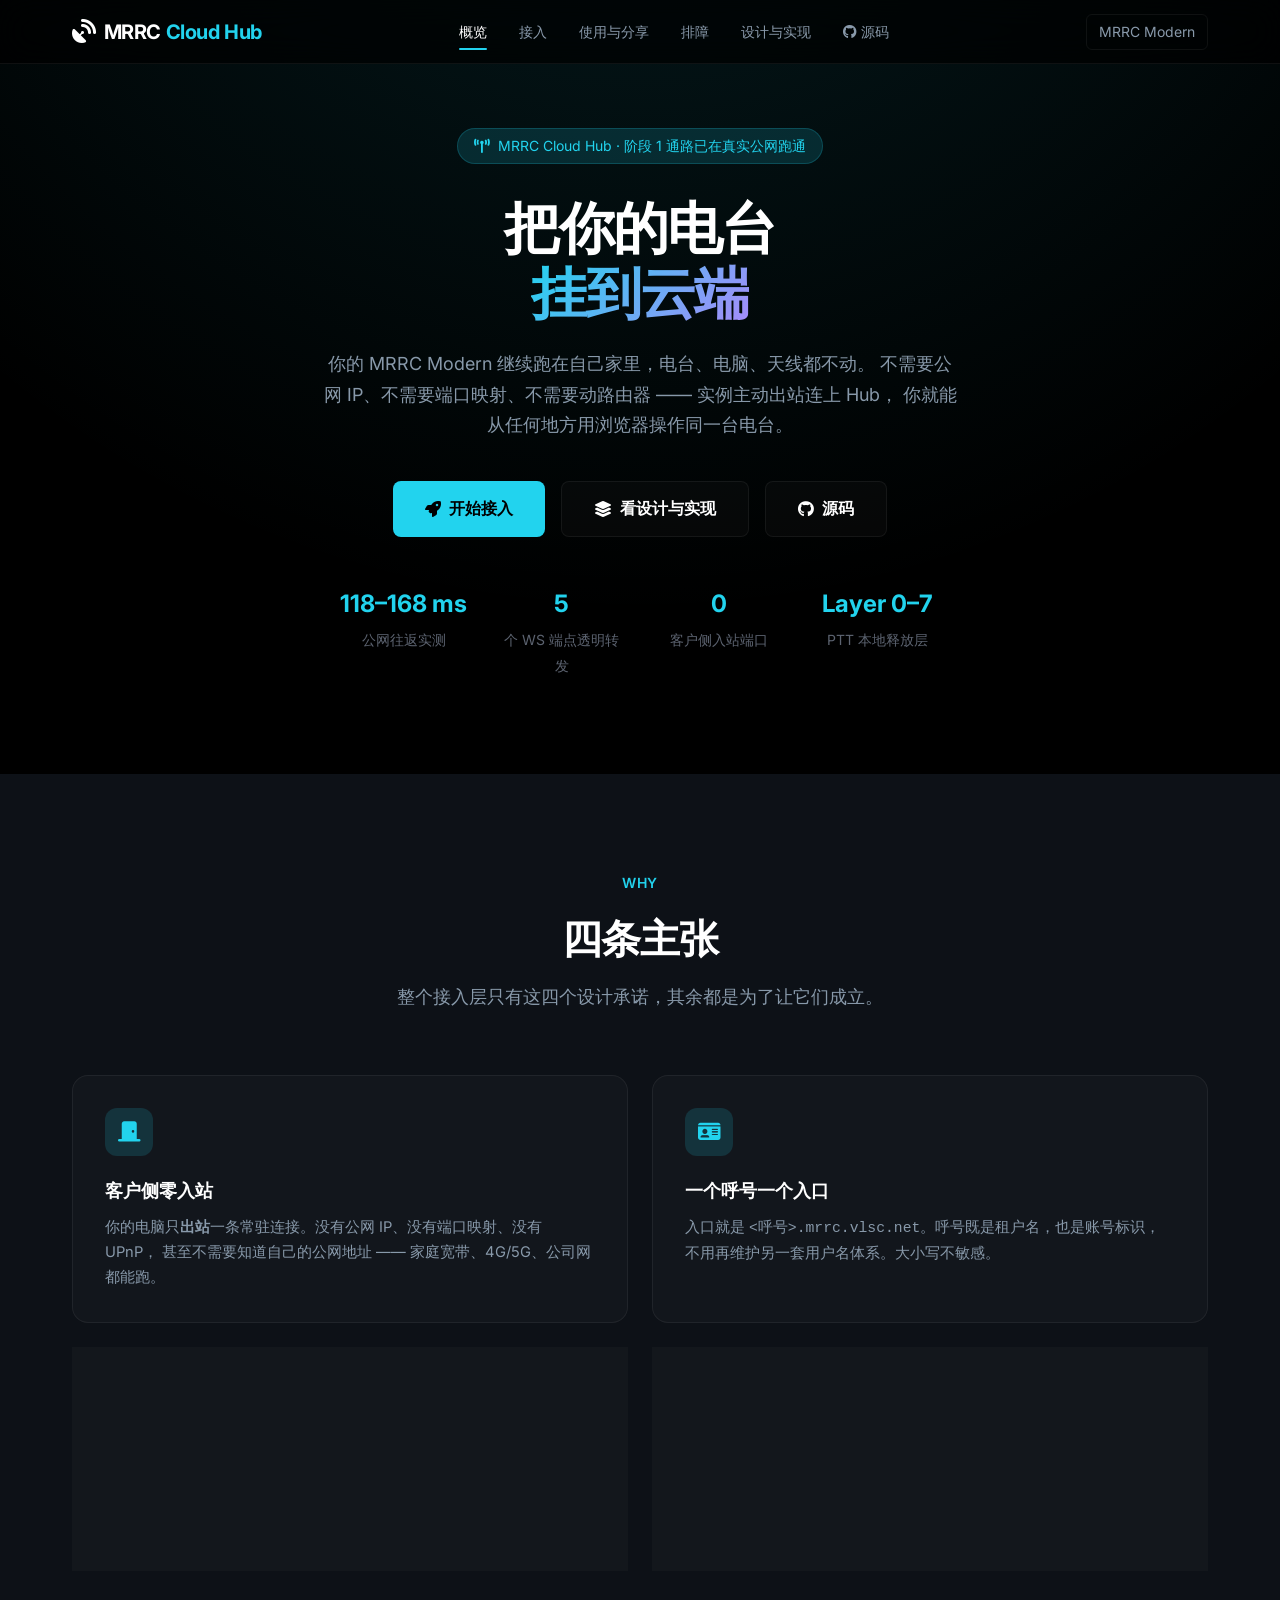
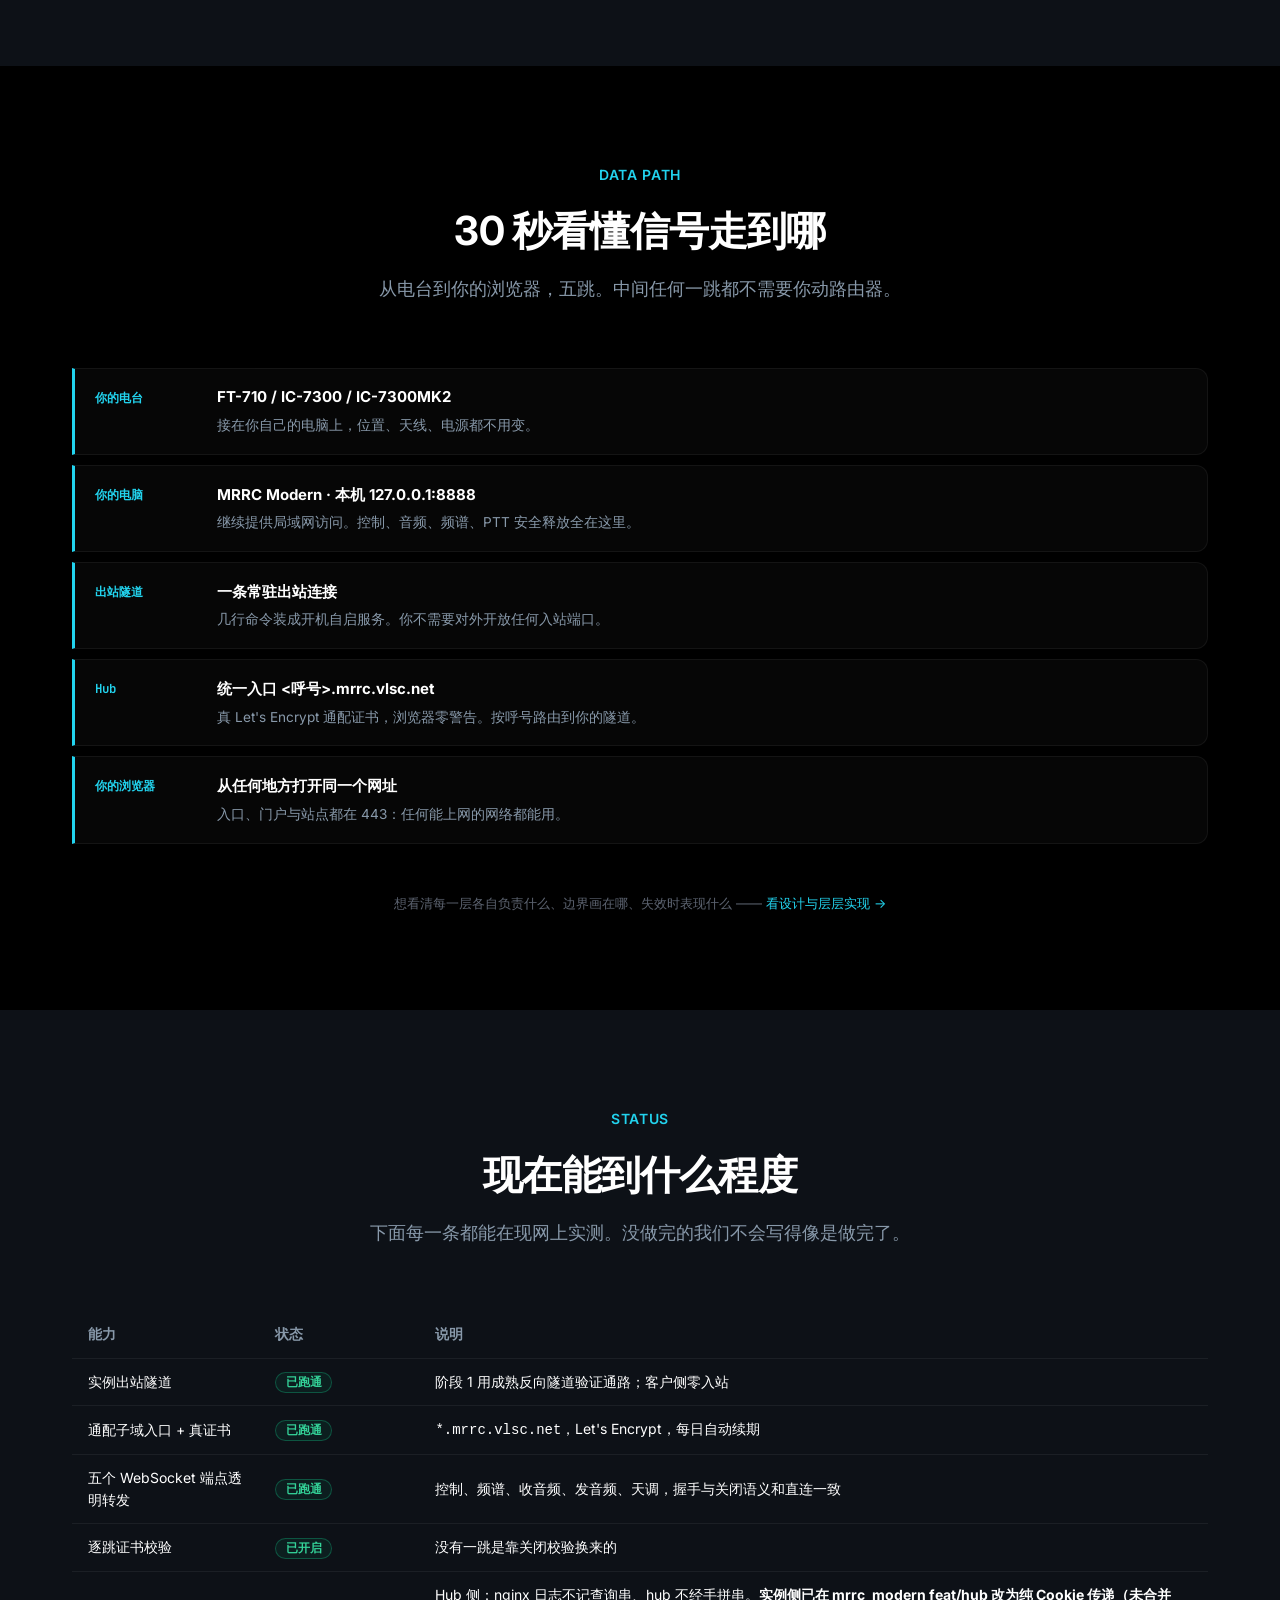
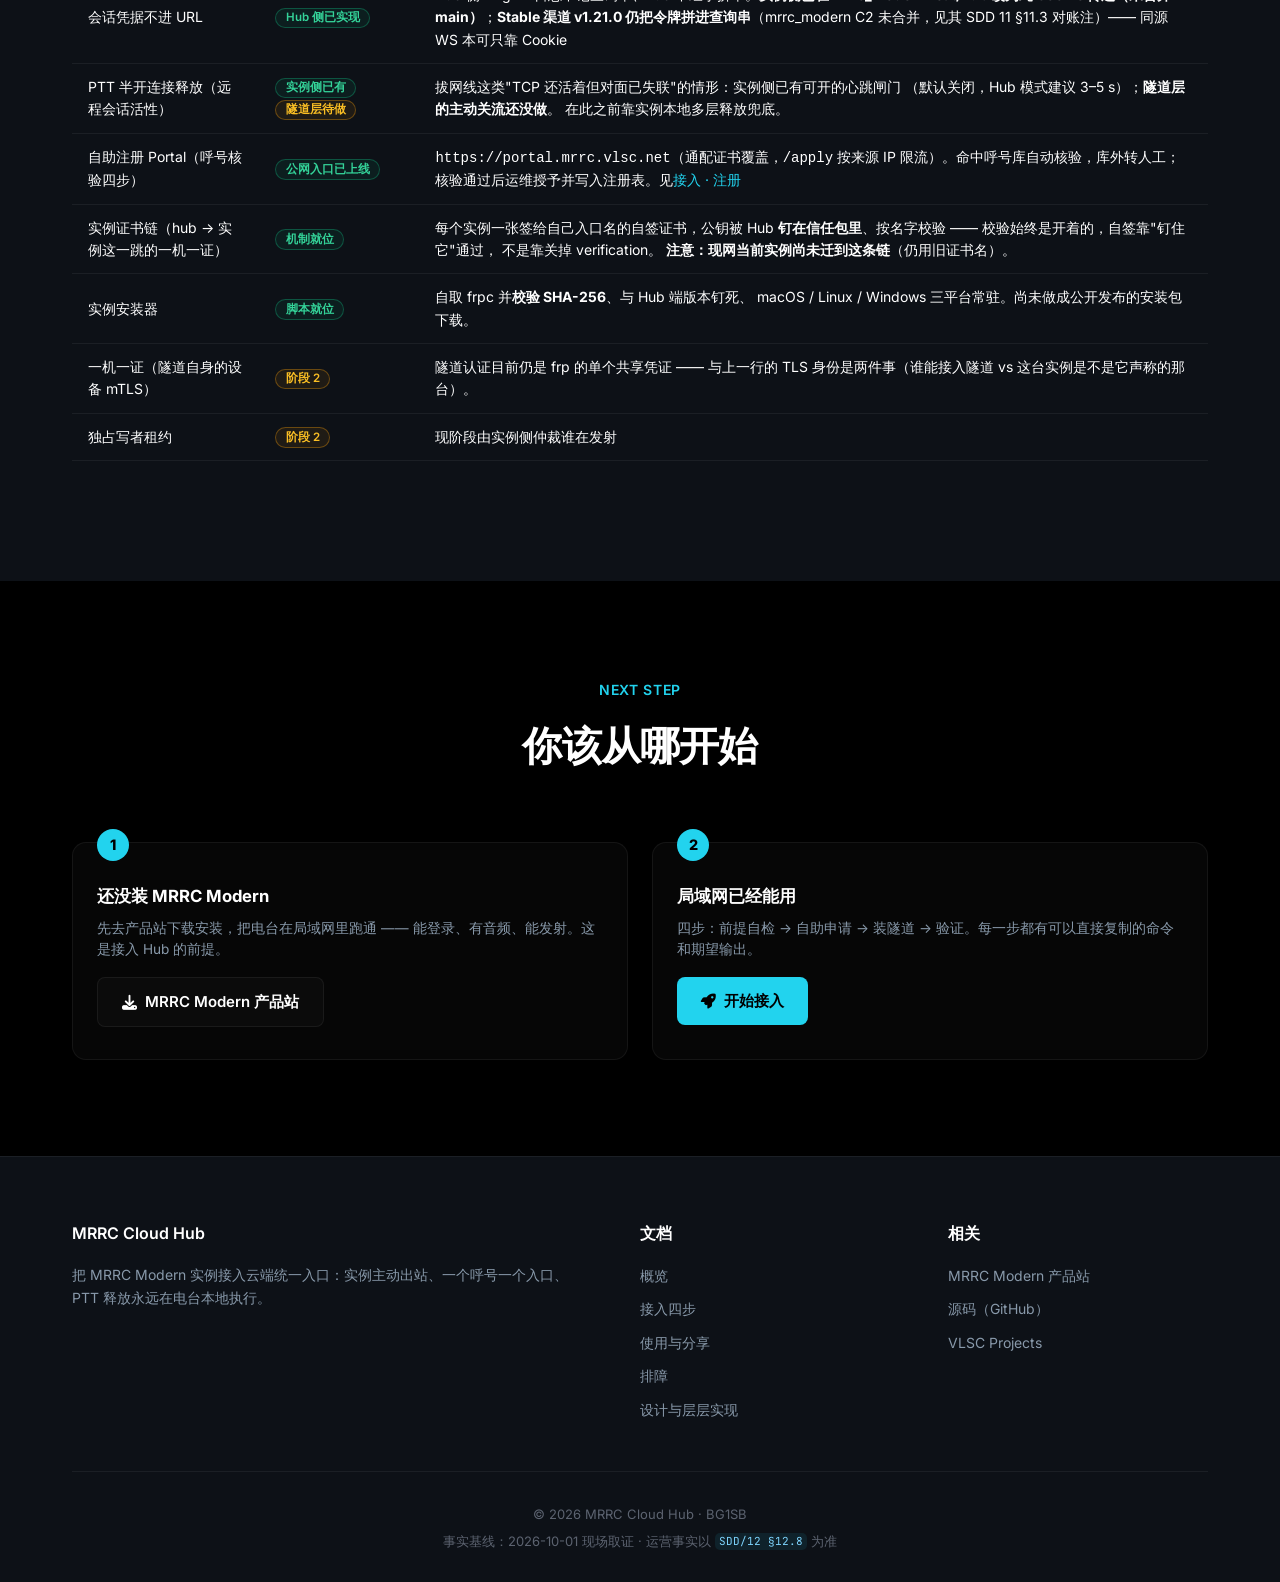
==== commit 546eb180: "docs: the whole record follows the merged single-host layout One machine now carries www, the portal" ====
--- a/website/index.html
+++ b/website/index.html
@@ -210,7 +210,7 @@
             <div class="hub-layer">
               <div class="hub-layer-id">Hub</div>
               <div class="hub-layer-body">
-                <strong>统一入口 &lt;呼号&gt;.mrrc.vlsc.net:9988</strong>
+                <strong>统一入口 &lt;呼号&gt;.mrrc.vlsc.net</strong>
                 <span
                   >真 Let's Encrypt
                   通配证书，浏览器零警告。按呼号路由到你的隧道。</span
@@ -221,7 +221,7 @@
               <div class="hub-layer-id">你的浏览器</div>
               <div class="hub-layer-body">
                 <strong>从任何地方打开同一个网址</strong>
-                <span>只放行 80/443 的网络也能用 —— 走海外边缘入口。</span>
+                <span>入口、门户与站点都在 443：任何能上网的网络都能用。</span>
               </div>
             </div>
           </div>
@@ -310,7 +310,7 @@
                   <td>自助注册 Portal（呼号核验四步）</td>
                   <td><span class="hub-badge live">公网入口已上线</span></td>
                   <td>
-                    <code>portal.mrrc.vlsc.net:8899</code>（通配证书覆盖，<code
+                    <code>https://portal.mrrc.vlsc.net</code>（通配证书覆盖，<code
                       >/apply</code
                     >
                     按来源 IP 限流）。命中呼号库自动核验，库外转人工；
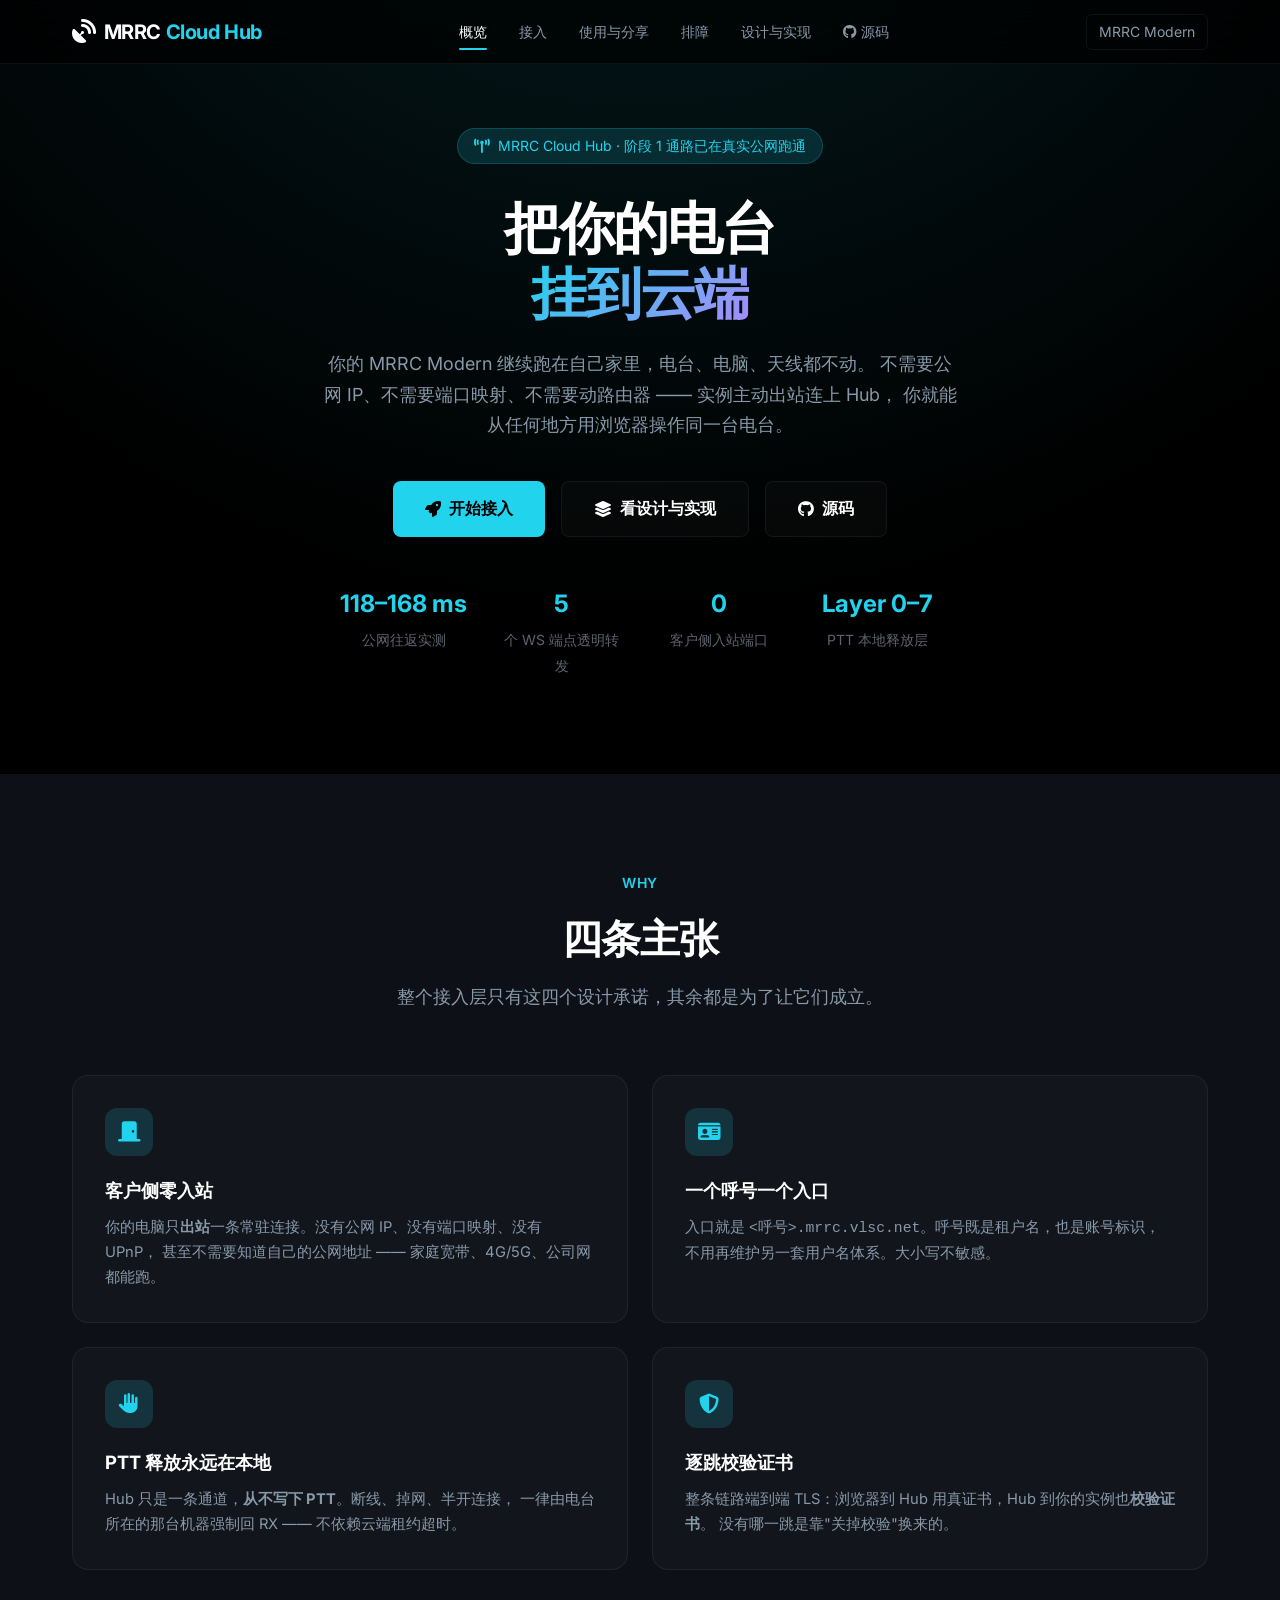
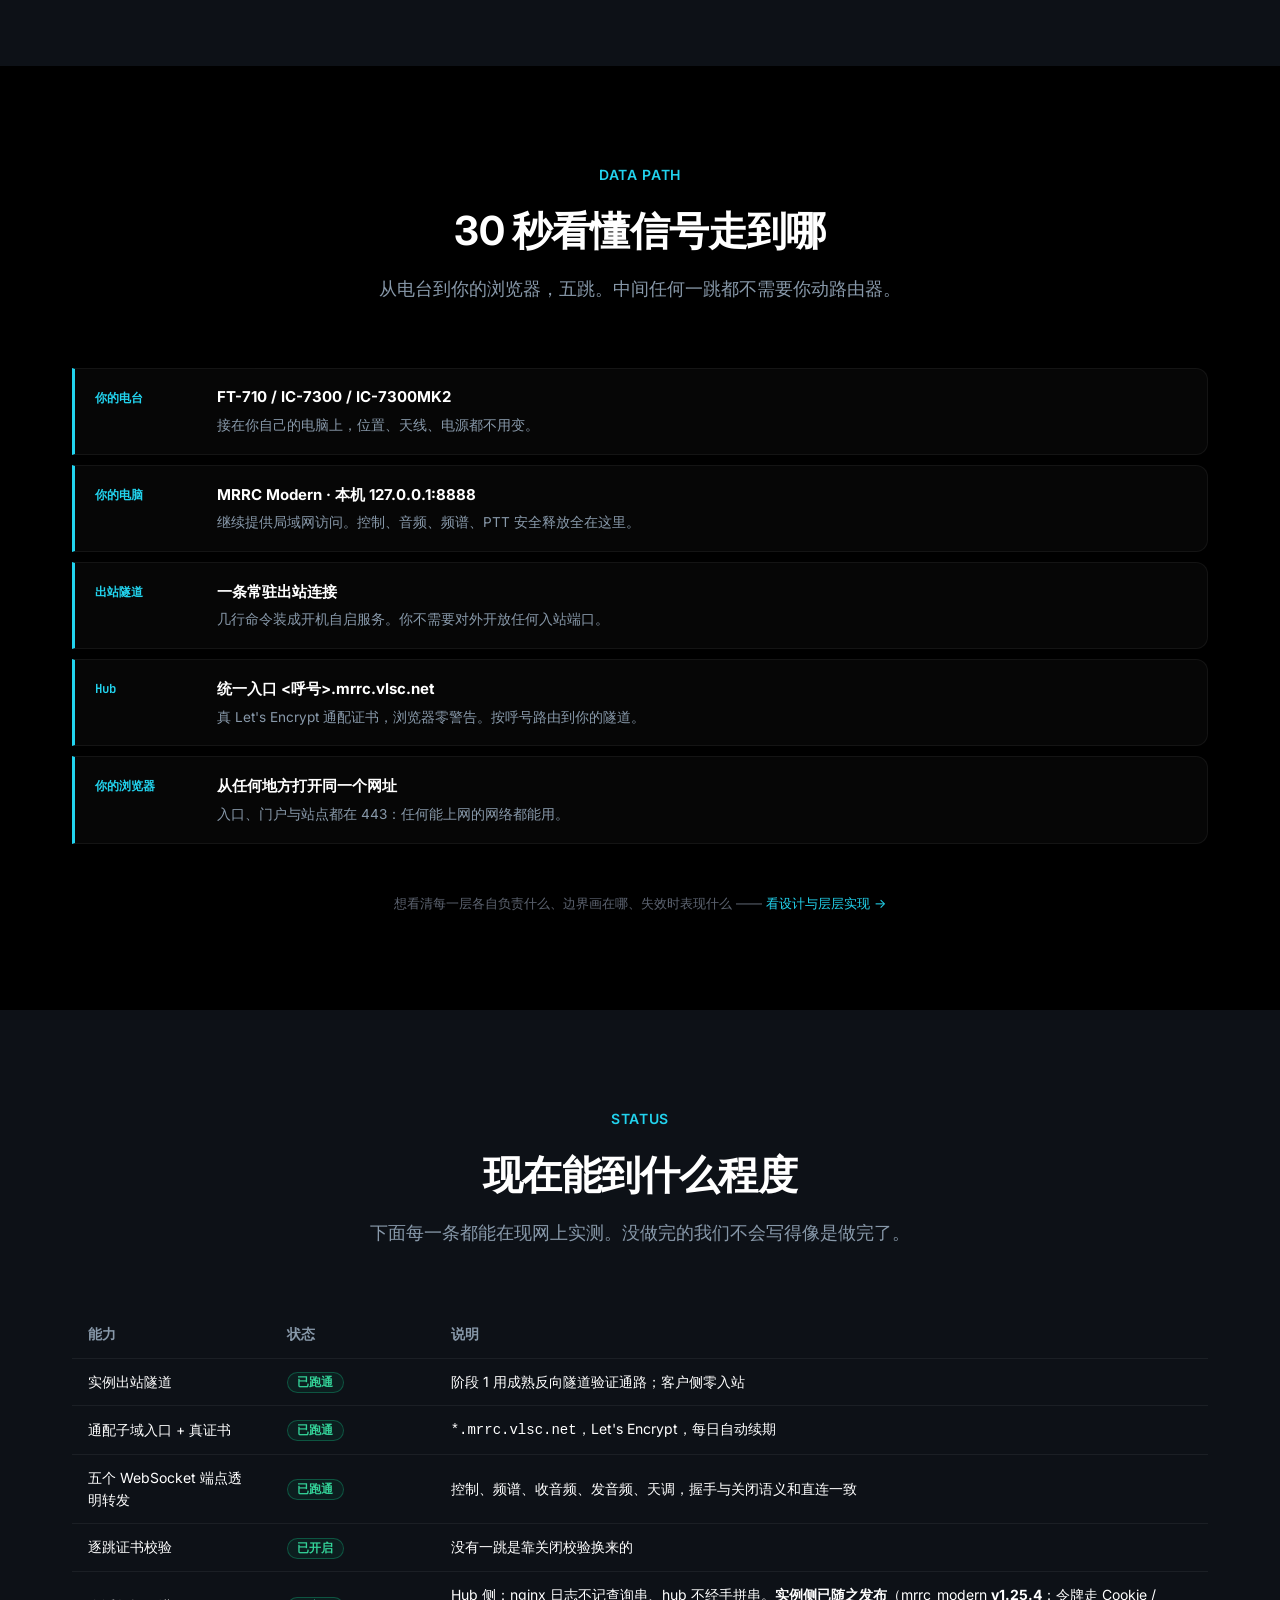
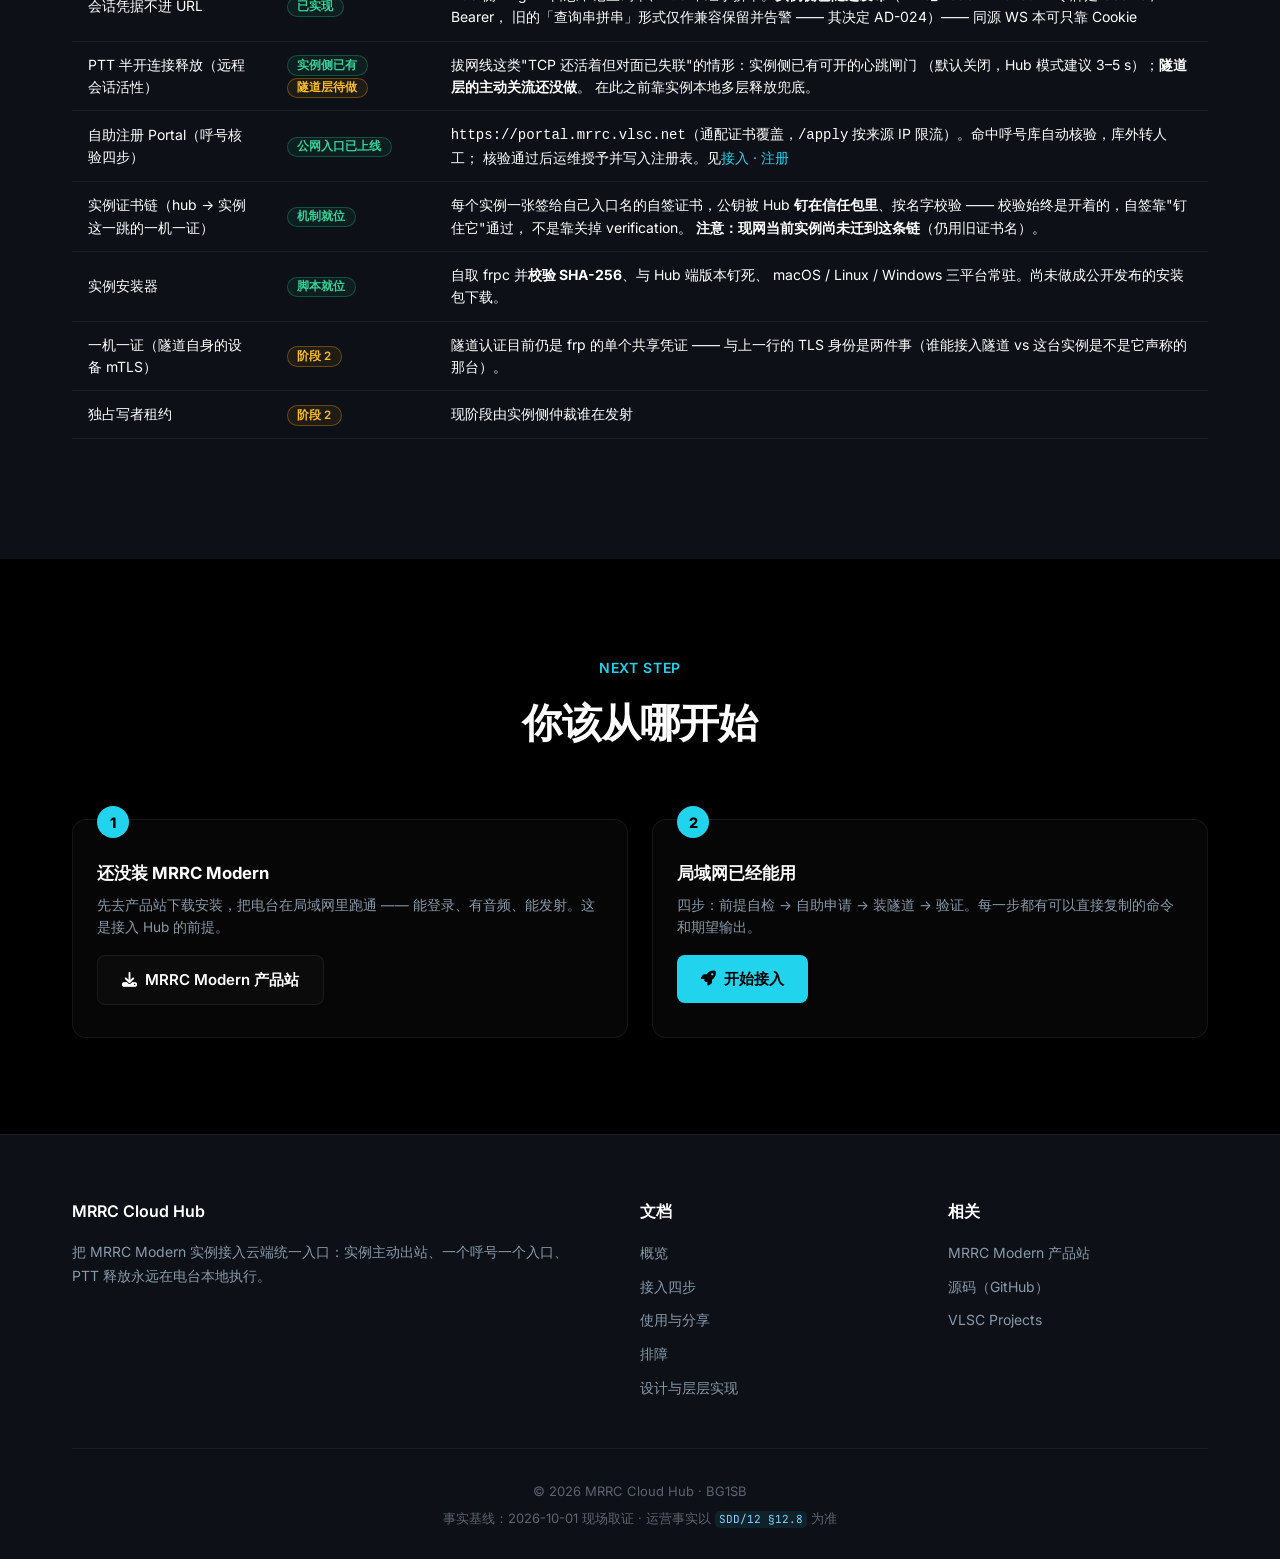
==== commit b893c2b2: "docs: catch the hub's documentation up with v1.25.4 — SDD V0.29 Every stale statement in this sweep " ====
--- a/website/index.html
+++ b/website/index.html
@@ -282,13 +282,12 @@
                 </tr>
                 <tr>
                   <td>会话凭据不进 URL</td>
-                  <td><span class="hub-badge live">Hub 侧已实现</span></td>
+                  <td><span class="hub-badge live">已实现</span></td>
                   <td>
                     Hub 侧：nginx 日志不记查询串、hub 不经手拼串。<b
-                      >实例侧已在 mrrc_modern feat/hub 改为纯 Cookie 传递（未合并
-                      main）</b
-                    >；<b>Stable 渠道 v1.21.0 仍把令牌拼进查询串</b
-                    >（mrrc_modern C2 未合并，见其 SDD 11 §11.3 对账注）——
+                      >实例侧已随之发布</b
+                    >（mrrc_modern <b>v1.25.4</b>：令牌走 Cookie / Bearer，
+                    旧的「查询串拼串」形式仅作兼容保留并告警 —— 其决定 AD-024）——
                     同源 WS 本可只靠 Cookie
                   </td>
                 </tr>
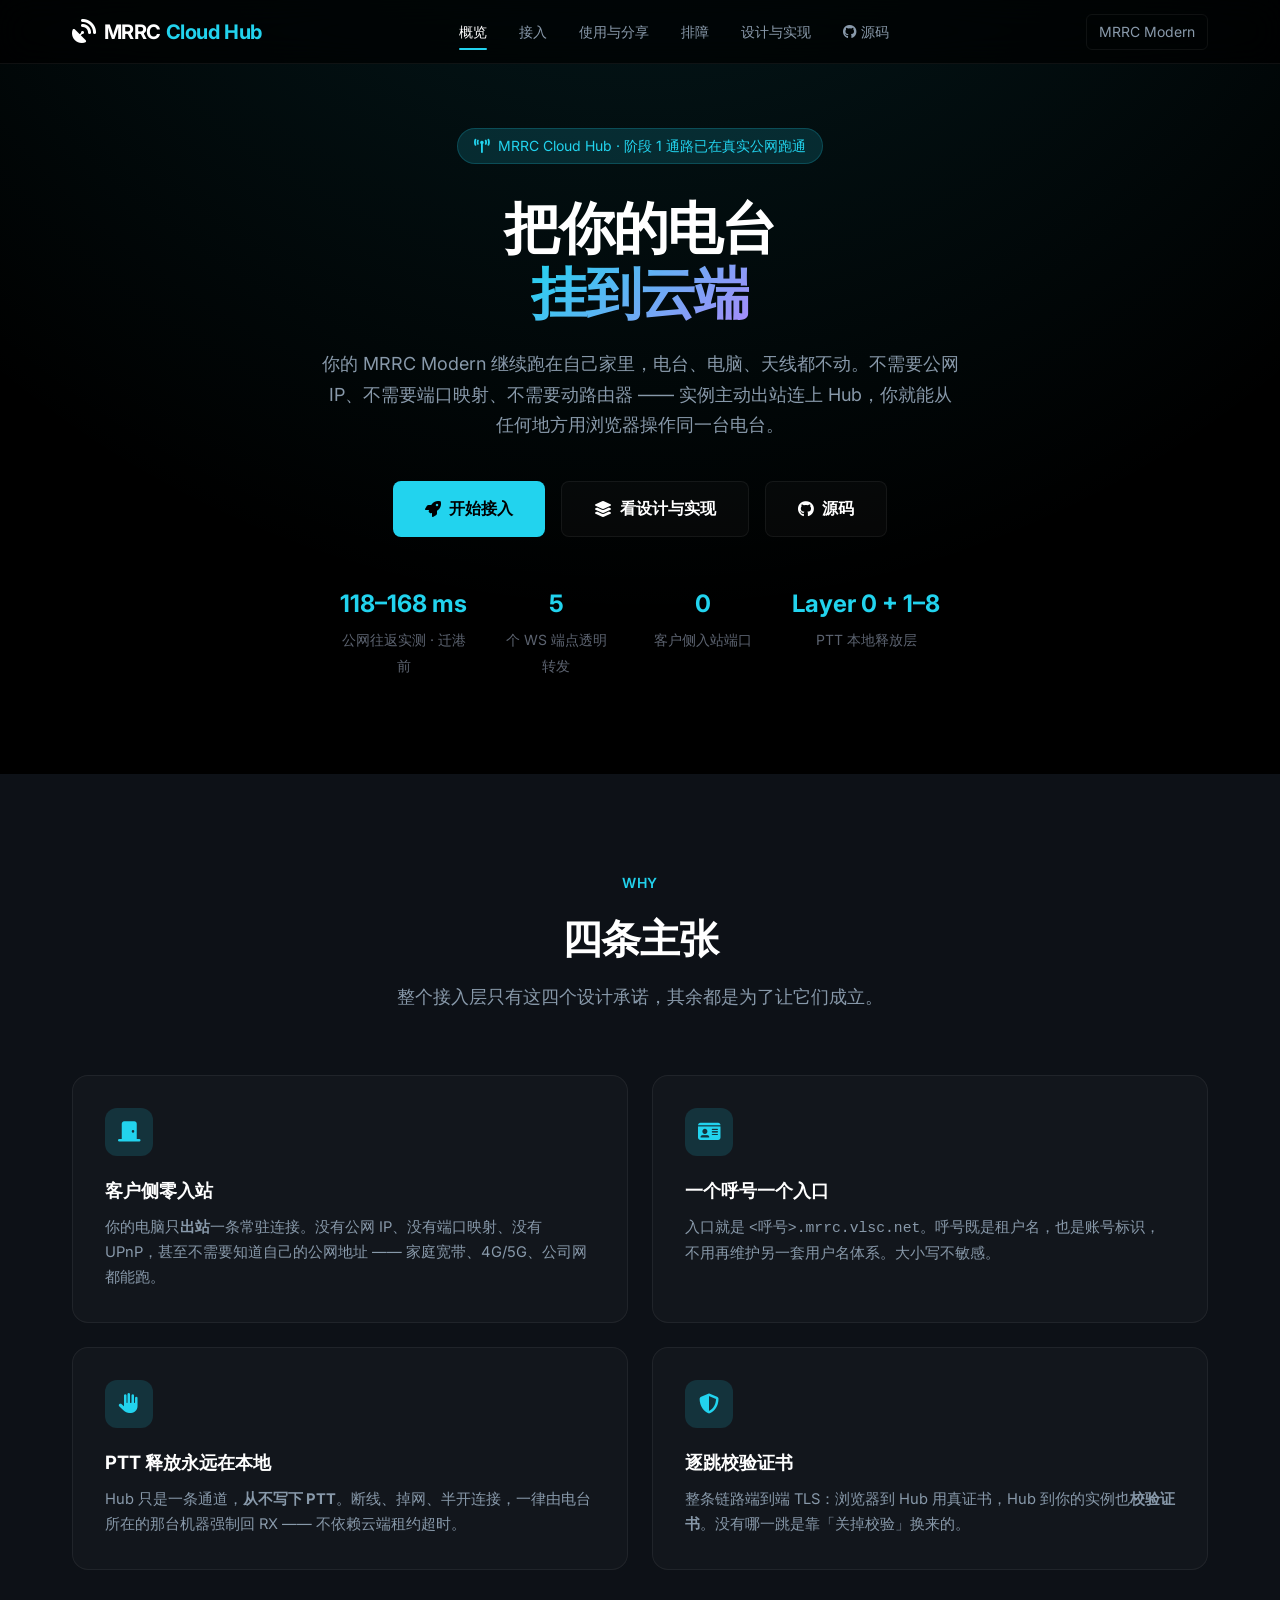
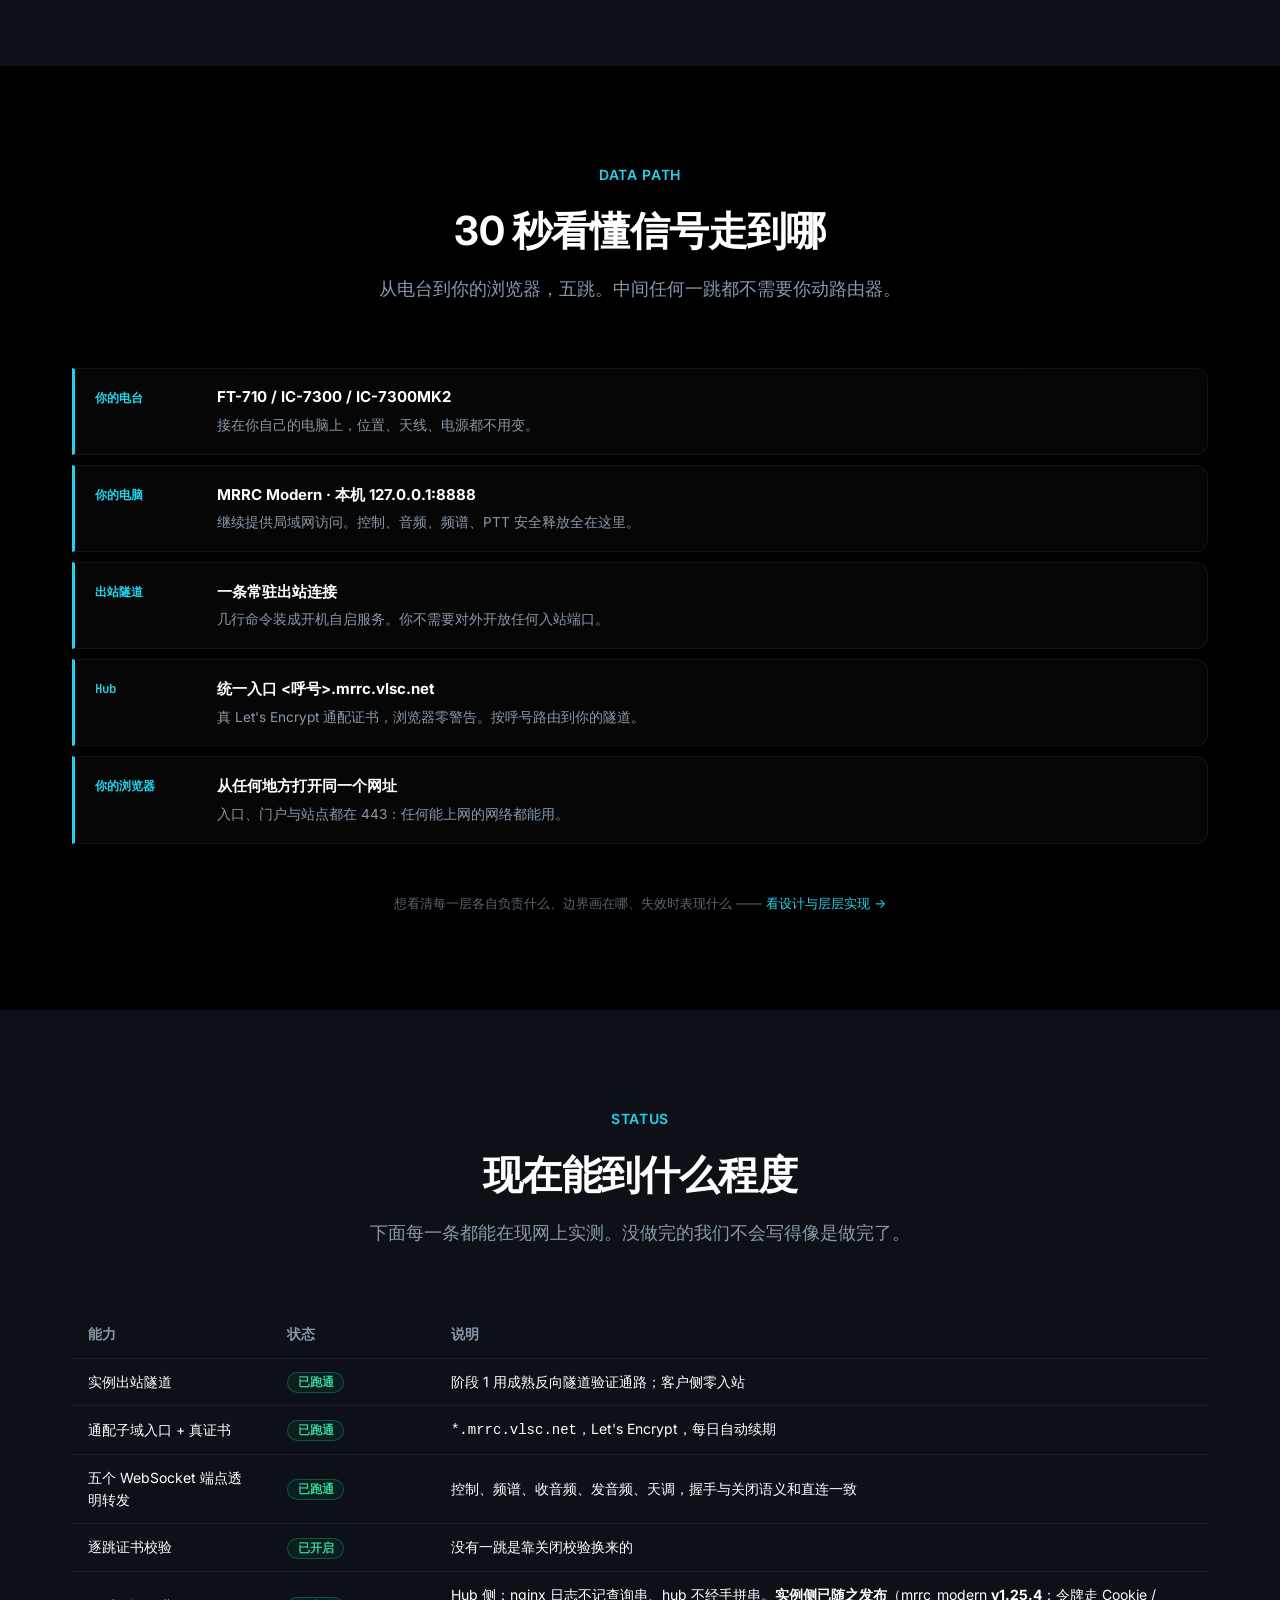
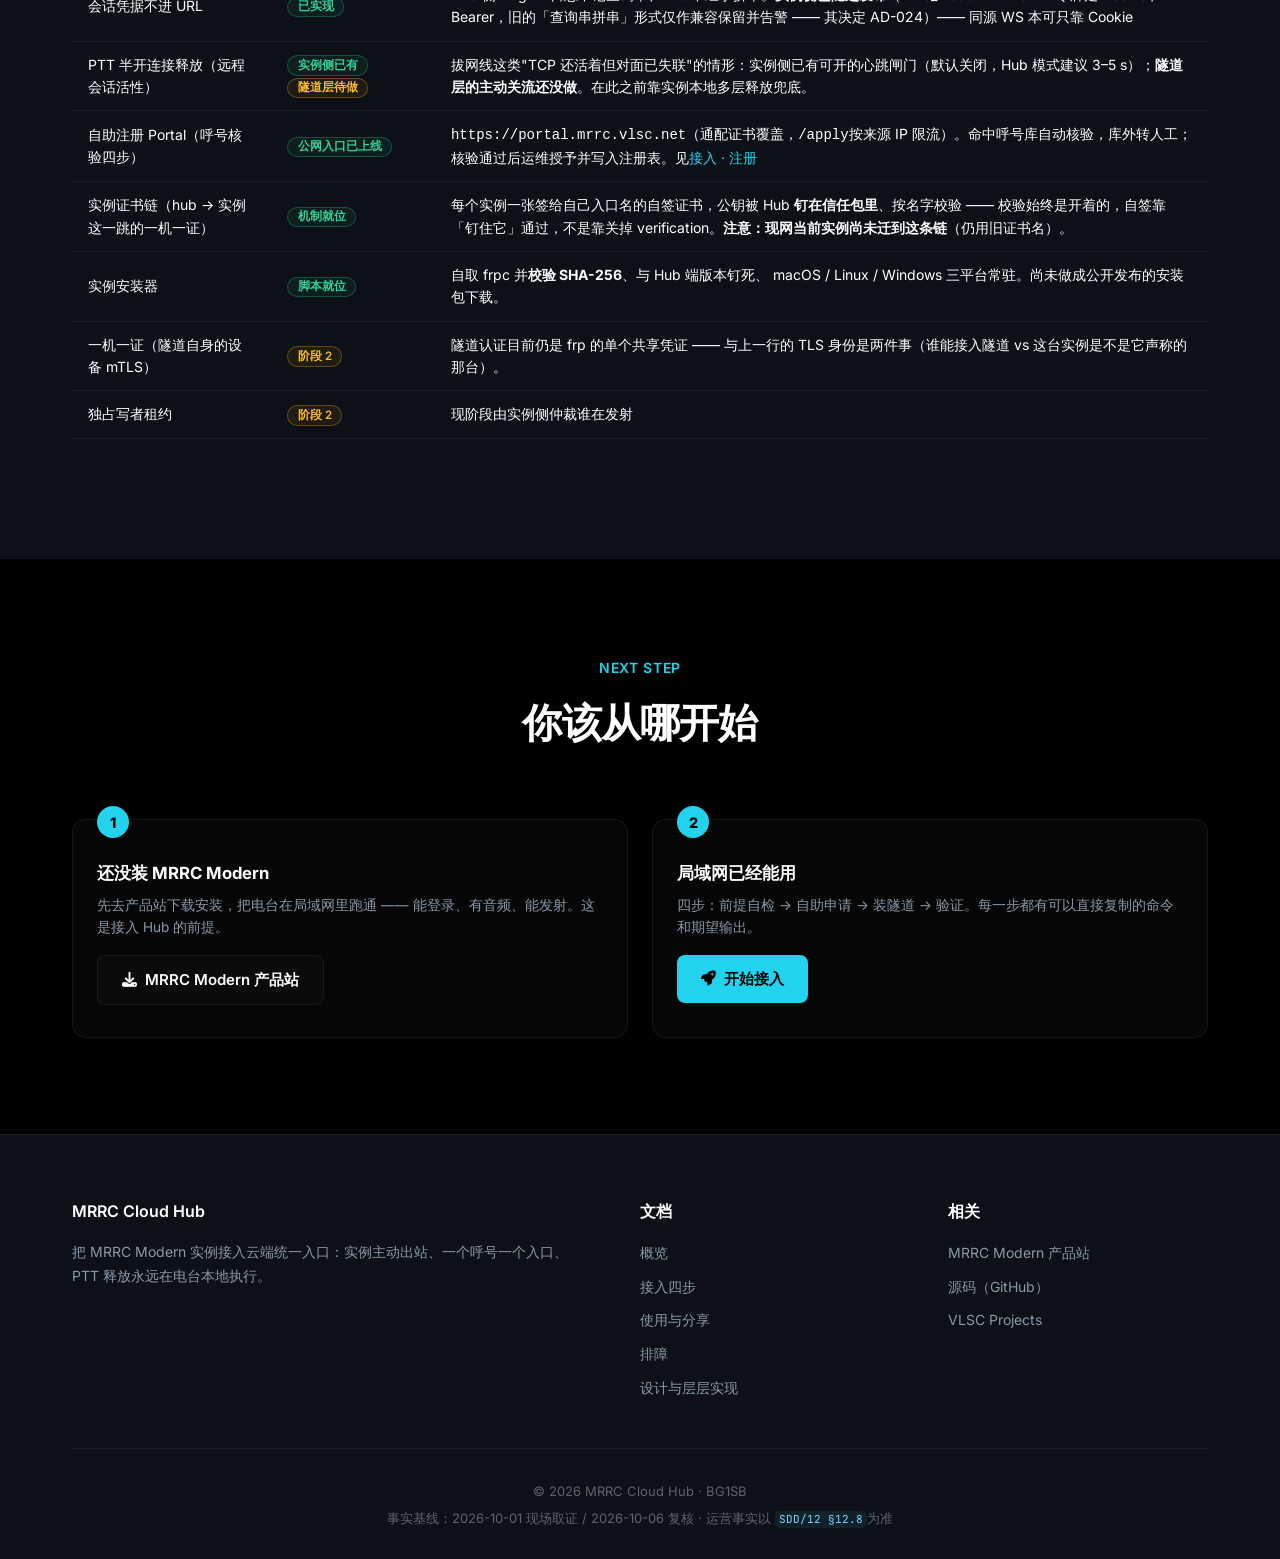
==== commit f4e4fba6: "style(中文页): 清除标点周围的多余空白与直引号 源码为了排版硬换行，如      刷新页面、               关标签页  浏览器把这段空白折成一个空格，渲染成「刷新页面、 关标签页" ====
--- a/website/index.html
+++ b/website/index.html
@@ -81,16 +81,15 @@
             <span class="gradient">挂到云端</span>
           </h1>
           <p class="hero-subtitle">
-            你的 MRRC Modern 继续跑在自己家里，电台、电脑、天线都不动。
-            不需要公网 IP、不需要端口映射、不需要动路由器 —— 实例主动出站连上
-            Hub， 你就能从任何地方用浏览器操作同一台电台。
+            你的 MRRC Modern 继续跑在自己家里，电台、电脑、天线都不动。不需要公网 IP、不需要端口映射、不需要动路由器 —— 实例主动出站连上
+            Hub，你就能从任何地方用浏览器操作同一台电台。
           </p>
           <div class="hero-actions">
             <a href="start.html" class="btn btn-primary btn-large">
               <i class="fas fa-rocket"></i> 开始接入
             </a>
             <a href="design.html" class="btn btn-secondary btn-large">
-              <i class="fas fa-layer-group"></i> 看设计与实现
+              <i class="fas fa-layer-group"></i>看设计与实现
             </a>
             <a
               href="https://github.com/cheenle/mrrc_hub"
@@ -98,13 +97,13 @@
               target="_blank"
               rel="noopener"
             >
-              <i class="fab fa-github"></i> 源码
+              <i class="fab fa-github"></i>源码
             </a>
           </div>
           <div class="hero-stats">
             <div class="stat-item">
               <span class="stat-value">118–168 ms</span>
-              <span class="stat-label">公网往返实测</span>
+              <span class="stat-label">公网往返实测 · 迁港前</span>
             </div>
             <div class="stat-item">
               <span class="stat-value">5</span>
@@ -115,7 +114,7 @@
               <span class="stat-label">客户侧入站端口</span>
             </div>
             <div class="stat-item">
-              <span class="stat-value">Layer 0–7</span>
+              <span class="stat-value">Layer 0 + 1–8</span>
               <span class="stat-label">PTT 本地释放层</span>
             </div>
           </div>
@@ -137,7 +136,7 @@
               <h3>客户侧零入站</h3>
               <p>
                 你的电脑只<b>出站</b>一条常驻连接。没有公网
-                IP、没有端口映射、没有 UPnP， 甚至不需要知道自己的公网地址 ——
+                IP、没有端口映射、没有 UPnP，甚至不需要知道自己的公网地址 ——
                 家庭宽带、4G/5G、公司网都能跑。
               </p>
             </div>
@@ -147,16 +146,14 @@
               <p>
                 入口就是
                 <code>&lt;呼号&gt;.mrrc.vlsc.net</code
-                >。呼号既是租户名，也是账号标识，
-                不用再维护另一套用户名体系。大小写不敏感。
+                >。呼号既是租户名，也是账号标识，不用再维护另一套用户名体系。大小写不敏感。
               </p>
             </div>
             <div class="feature-card animate">
               <div class="icon"><i class="fas fa-hand"></i></div>
               <h3>PTT 释放永远在本地</h3>
               <p>
-                Hub 只是一条通道，<b>从不写下 PTT</b>。断线、掉网、半开连接，
-                一律由电台所在的那台机器强制回 RX —— 不依赖云端租约超时。
+                Hub 只是一条通道，<b>从不写下 PTT</b>。断线、掉网、半开连接，一律由电台所在的那台机器强制回 RX —— 不依赖云端租约超时。
               </p>
             </div>
             <div class="feature-card animate">
@@ -164,7 +161,7 @@
               <h3>逐跳校验证书</h3>
               <p>
                 整条链路端到端 TLS：浏览器到 Hub 用真证书，Hub
-                到你的实例也<b>校验证书</b>。 没有哪一跳是靠"关掉校验"换来的。
+                到你的实例也<b>校验证书</b>。没有哪一跳是靠「关掉校验」换来的。
               </p>
             </div>
           </div>
@@ -286,8 +283,7 @@
                   <td>
                     Hub 侧：nginx 日志不记查询串、hub 不经手拼串。<b
                       >实例侧已随之发布</b
-                    >（mrrc_modern <b>v1.25.4</b>：令牌走 Cookie / Bearer，
-                    旧的「查询串拼串」形式仅作兼容保留并告警 —— 其决定 AD-024）——
+                    >（mrrc_modern <b>v1.25.4</b>：令牌走 Cookie / Bearer，旧的「查询串拼串」形式仅作兼容保留并告警 —— 其决定 AD-024）——
                     同源 WS 本可只靠 Cookie
                   </td>
                 </tr>
@@ -299,10 +295,8 @@
                   </td>
                   <td>
                     拔网线这类"TCP
-                    还活着但对面已失联"的情形：实例侧已有可开的心跳闸门
-                    （默认关闭，Hub 模式建议 3–5
-                    s）；<b>隧道层的主动关流还没做</b>。
-                    在此之前靠实例本地多层释放兜底。
+                    还活着但对面已失联"的情形：实例侧已有可开的心跳闸门（默认关闭，Hub 模式建议 3–5
+                    s）；<b>隧道层的主动关流还没做</b>。在此之前靠实例本地多层释放兜底。
                   </td>
                 </tr>
                 <tr>
@@ -311,9 +305,7 @@
                   <td>
                     <code>https://portal.mrrc.vlsc.net</code>（通配证书覆盖，<code
                       >/apply</code
-                    >
-                    按来源 IP 限流）。命中呼号库自动核验，库外转人工；
-                    核验通过后运维授予并写入注册表。见<a
+                    >按来源 IP 限流）。命中呼号库自动核验，库外转人工；核验通过后运维授予并写入注册表。见<a
                       href="start.html#register"
                       style="color: var(--accent)"
                       >接入 · 注册</a
@@ -326,9 +318,8 @@
                   <td>
                     每个实例一张签给自己入口名的自签证书，公钥被 Hub
                     <b>钉在信任包里</b>、按名字校验 ——
-                    校验始终是开着的，自签靠"钉住它"通过， 不是靠关掉
-                    verification。
-                    <b>注意：现网当前实例尚未迁到这条链</b>（仍用旧证书名）。
+                    校验始终是开着的，自签靠「钉住它」通过，不是靠关掉
+                    verification。<b>注意：现网当前实例尚未迁到这条链</b>（仍用旧证书名）。
                   </td>
                 </tr>
                 <tr>
@@ -446,8 +437,8 @@
         <div class="footer-bottom">
           <p>© 2026 MRRC Cloud Hub · BG1SB</p>
           <p>
-            事实基线：2026-10-01 现场取证 · 运营事实以
-            <code>SDD/12 §12.8</code> 为准
+            事实基线：2026-10-01 现场取证 / 2026-10-06 复核 · 运营事实以
+            <code>SDD/12 §12.8</code>为准
           </p>
         </div>
       </div>
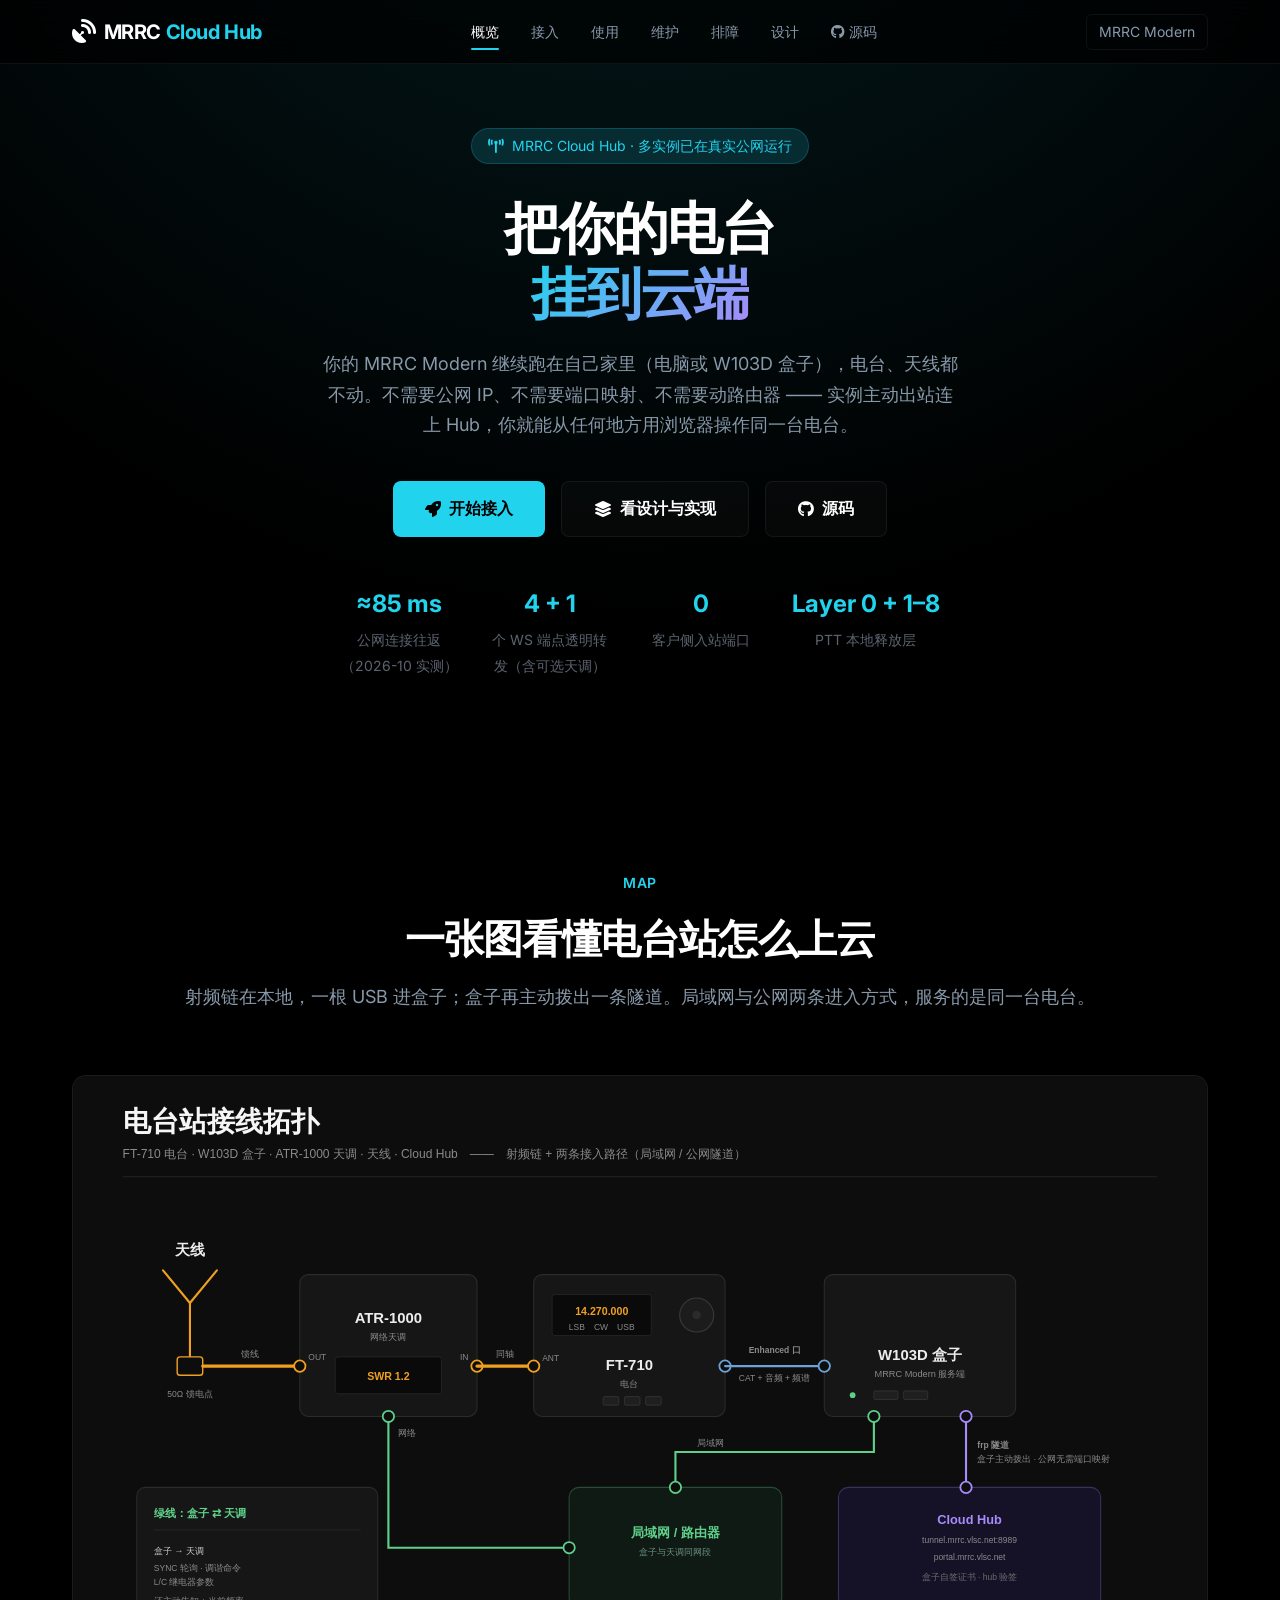
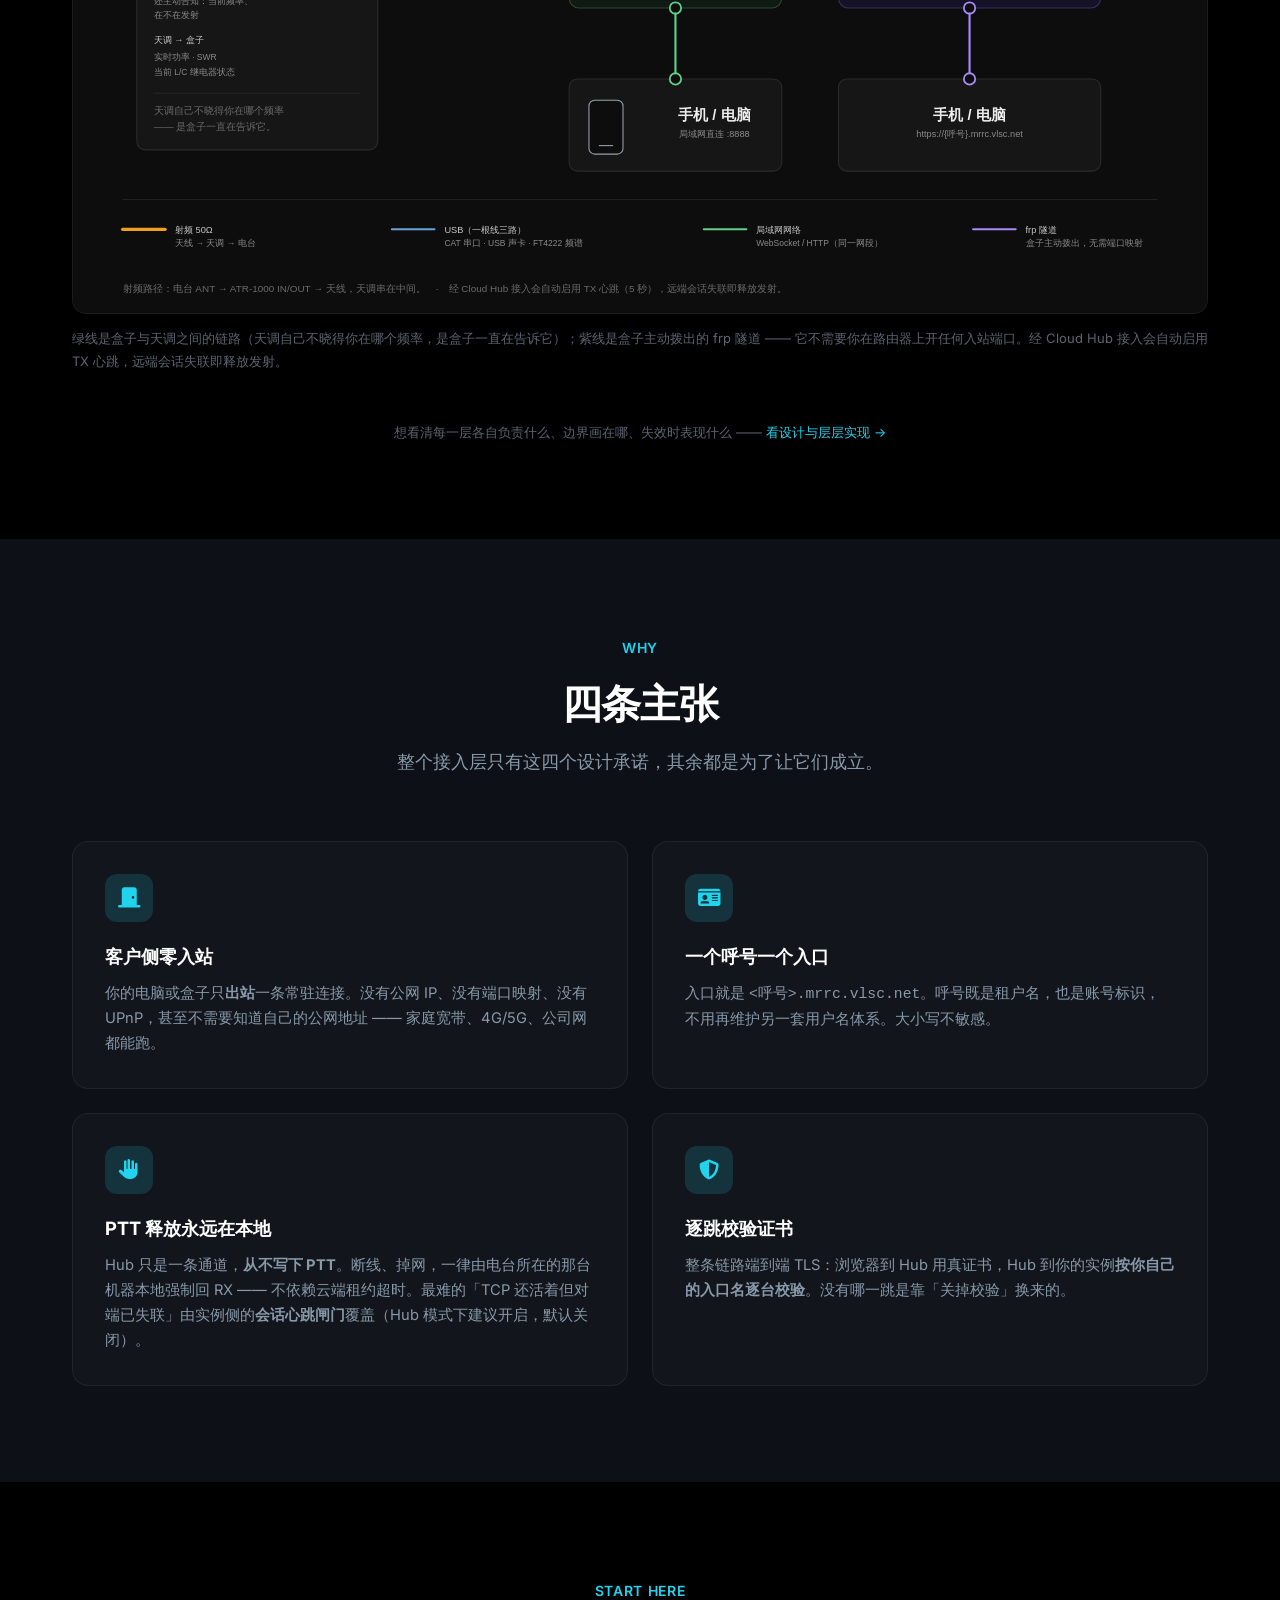
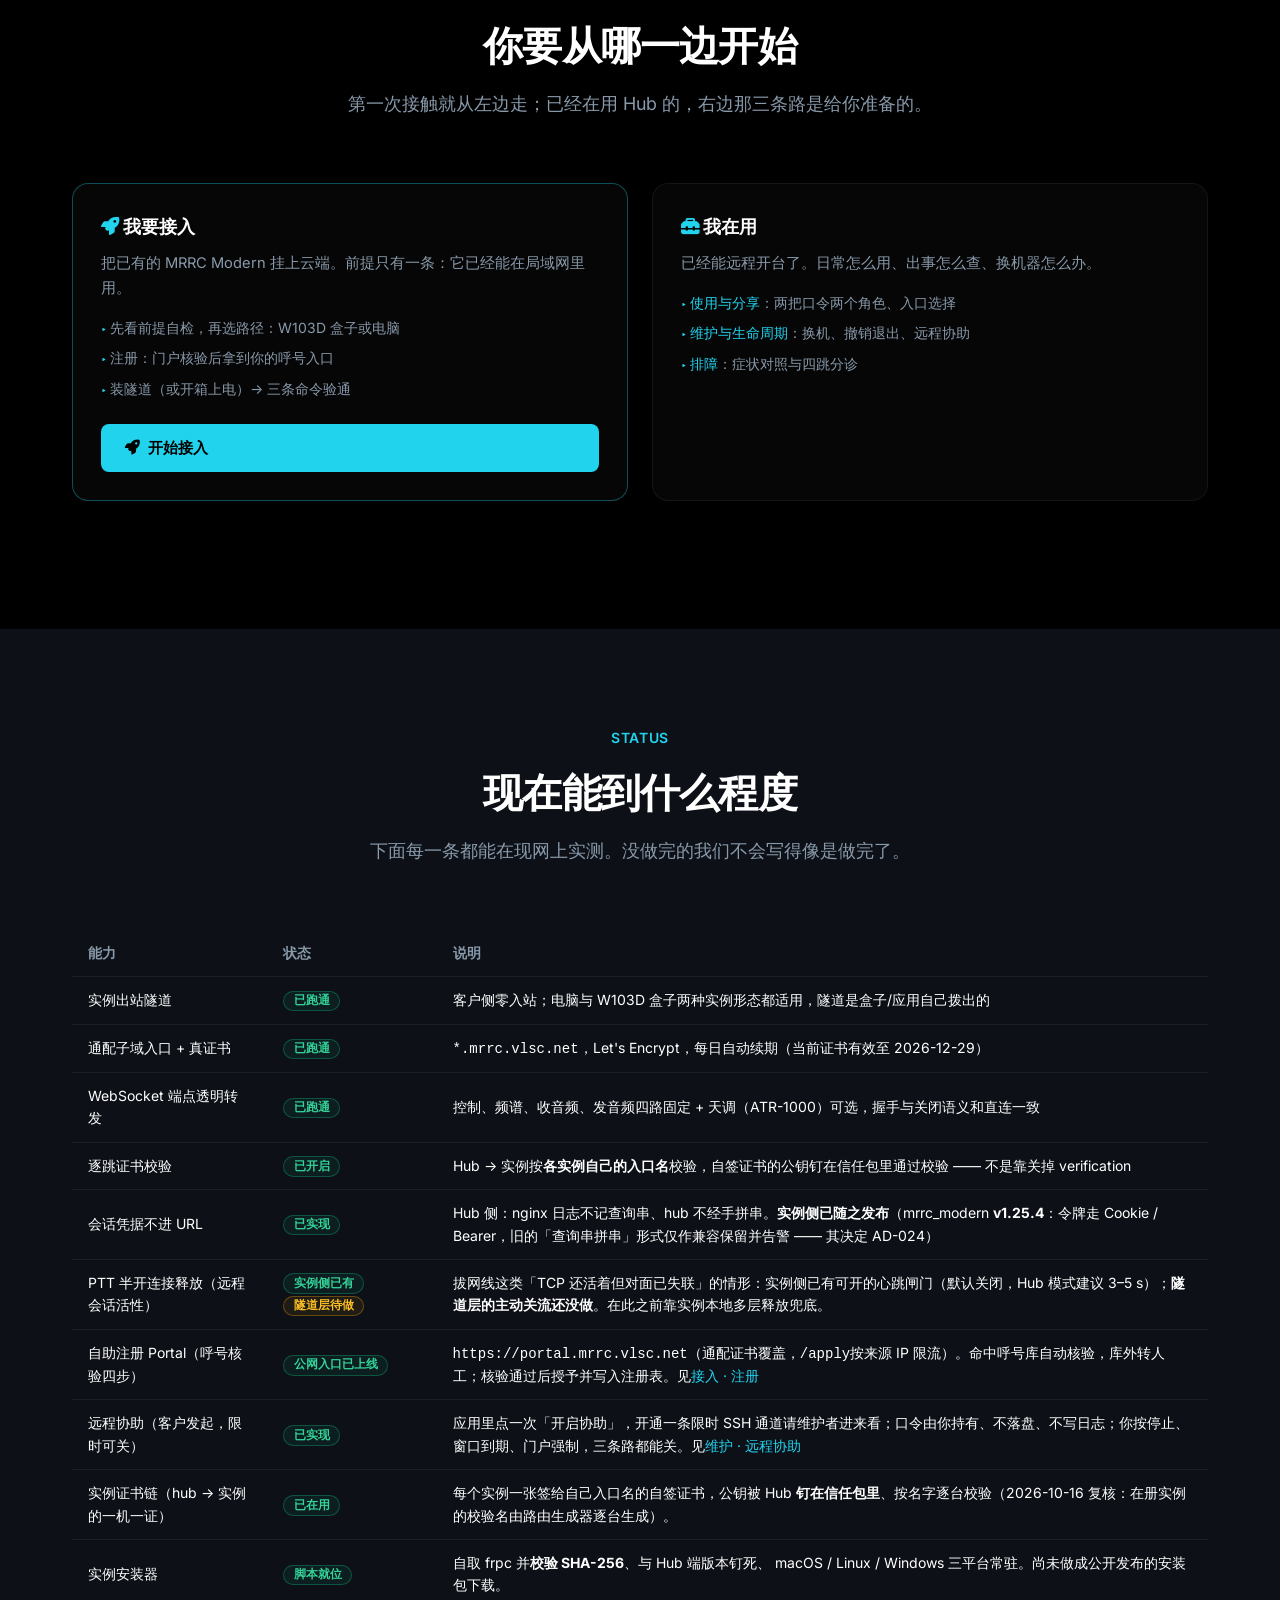
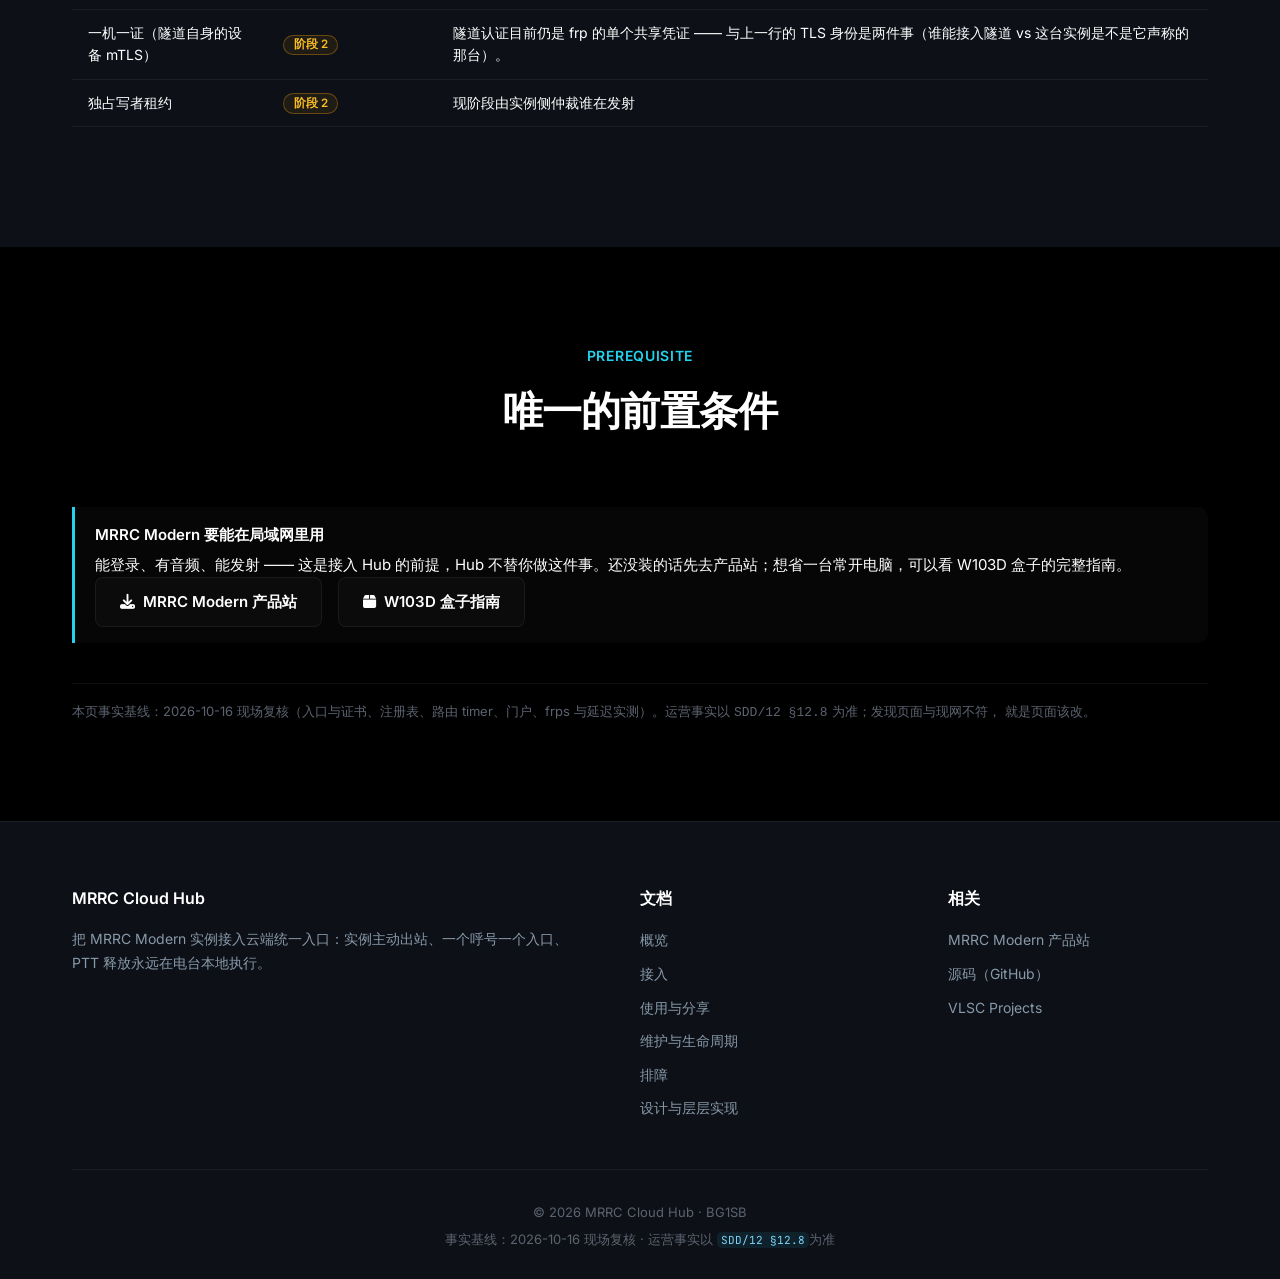
==== commit 3bdc90cd: "site: 首页重排为系统地图 + 双轨入口 拓扑图替换原来的 div 版「信号走到哪」；新增 hub-tracks 双轨入口卡与 hub-figure 图注组件（hub.css）；统计带换成 202" ====
--- a/website/index.html
+++ b/website/index.html
@@ -5,7 +5,7 @@
     <meta name="viewport" content="width=device-width, initial-scale=1.0" />
     <meta
       name="description"
-      content="MRRC Cloud Hub — 把你的 MRRC Modern 电台接入云端统一入口：实例主动出站、无需公网 IP、一个呼号一个入口、PTT 释放永远在电台本地。"
+      content="MRRC Cloud Hub — 把 MRRC Modern（电脑或 W103D 盒子）接入云端统一入口：实例主动出站、无需公网 IP、一个呼号一个入口、PTT 释放永远在电台本地。"
     />
     <meta name="author" content="BG1SB" />
     <meta name="theme-color" content="#000000" />
@@ -42,9 +42,10 @@
             <a href="index.html" class="active" aria-current="page">概览</a>
           </li>
           <li><a href="start.html">接入</a></li>
-          <li><a href="use.html">使用与分享</a></li>
+          <li><a href="use.html">使用</a></li>
+          <li><a href="maintain.html">维护</a></li>
           <li><a href="trouble.html">排障</a></li>
-          <li><a href="design.html">设计与实现</a></li>
+          <li><a href="design.html">设计</a></li>
           <li>
             <a
               href="https://github.com/cheenle/mrrc_hub"
@@ -74,15 +75,16 @@
         <div class="hero-content">
           <div class="hero-badge">
             <i class="fas fa-tower-broadcast"></i>
-            <span>MRRC Cloud Hub · 阶段 1 通路已在真实公网跑通</span>
+            <span>MRRC Cloud Hub · 多实例已在真实公网运行</span>
           </div>
           <h1 class="hero-title">
             把你的电台<br />
             <span class="gradient">挂到云端</span>
           </h1>
           <p class="hero-subtitle">
-            你的 MRRC Modern 继续跑在自己家里，电台、电脑、天线都不动。不需要公网 IP、不需要端口映射、不需要动路由器 —— 实例主动出站连上
-            Hub，你就能从任何地方用浏览器操作同一台电台。
+            你的 MRRC Modern 继续跑在自己家里（电脑或 W103D
+            盒子），电台、天线都不动。不需要公网 IP、不需要端口映射、不需要动路由器
+            —— 实例主动出站连上 Hub，你就能从任何地方用浏览器操作同一台电台。
           </p>
           <div class="hero-actions">
             <a href="start.html" class="btn btn-primary btn-large">
@@ -102,12 +104,12 @@
           </div>
           <div class="hero-stats">
             <div class="stat-item">
-              <span class="stat-value">118–168 ms</span>
-              <span class="stat-label">公网往返实测 · 迁港前</span>
+              <span class="stat-value">≈85 ms</span>
+              <span class="stat-label">公网连接往返（2026-10 实测）</span>
             </div>
             <div class="stat-item">
-              <span class="stat-value">5</span>
-              <span class="stat-label">个 WS 端点透明转发</span>
+              <span class="stat-value">4 + 1</span>
+              <span class="stat-label">个 WS 端点透明转发（含可选天调）</span>
             </div>
             <div class="stat-item">
               <span class="stat-value">0</span>
@@ -121,107 +123,30 @@
         </div>
       </section>
 
-      <section class="section" style="background: var(--bg-secondary)">
+      <section class="section" id="map">
         <div class="container">
           <div class="section-header">
-            <span class="section-label">Why</span>
-            <h2 class="section-title">四条主张</h2>
+            <span class="section-label">Map</span>
+            <h2 class="section-title">一张图看懂电台站怎么上云</h2>
             <p class="section-subtitle">
-              整个接入层只有这四个设计承诺，其余都是为了让它们成立。
-            </p>
-          </div>
-          <div class="features-grid">
-            <div class="feature-card animate">
-              <div class="icon"><i class="fas fa-door-closed"></i></div>
-              <h3>客户侧零入站</h3>
-              <p>
-                你的电脑只<b>出站</b>一条常驻连接。没有公网
-                IP、没有端口映射、没有 UPnP，甚至不需要知道自己的公网地址 ——
-                家庭宽带、4G/5G、公司网都能跑。
-              </p>
-            </div>
-            <div class="feature-card animate">
-              <div class="icon"><i class="fas fa-id-card"></i></div>
-              <h3>一个呼号一个入口</h3>
-              <p>
-                入口就是
-                <code>&lt;呼号&gt;.mrrc.vlsc.net</code
-                >。呼号既是租户名，也是账号标识，不用再维护另一套用户名体系。大小写不敏感。
-              </p>
-            </div>
-            <div class="feature-card animate">
-              <div class="icon"><i class="fas fa-hand"></i></div>
-              <h3>PTT 释放永远在本地</h3>
-              <p>
-                Hub 只是一条通道，<b>从不写下 PTT</b>。断线、掉网、半开连接，一律由电台所在的那台机器强制回 RX —— 不依赖云端租约超时。
-              </p>
-            </div>
-            <div class="feature-card animate">
-              <div class="icon"><i class="fas fa-shield-halved"></i></div>
-              <h3>逐跳校验证书</h3>
-              <p>
-                整条链路端到端 TLS：浏览器到 Hub 用真证书，Hub
-                到你的实例也<b>校验证书</b>。没有哪一跳是靠「关掉校验」换来的。
-              </p>
-            </div>
-          </div>
-        </div>
-      </section>
-
-      <section class="section">
-        <div class="container">
-          <div class="section-header">
-            <span class="section-label">Data Path</span>
-            <h2 class="section-title">30 秒看懂信号走到哪</h2>
-            <p class="section-subtitle">
-              从电台到你的浏览器，五跳。中间任何一跳都不需要你动路由器。
-            </p>
-          </div>
-          <div class="hub-stack">
-            <div class="hub-layer">
-              <div class="hub-layer-id">你的电台</div>
-              <div class="hub-layer-body">
-                <strong>FT-710 / IC-7300 / IC-7300MK2</strong>
-                <span>接在你自己的电脑上，位置、天线、电源都不用变。</span>
-              </div>
-            </div>
-            <div class="hub-layer">
-              <div class="hub-layer-id">你的电脑</div>
-              <div class="hub-layer-body">
-                <strong>MRRC Modern · 本机 127.0.0.1:8888</strong>
-                <span
-                  >继续提供局域网访问。控制、音频、频谱、PTT
-                  安全释放全在这里。</span
-                >
-              </div>
-            </div>
-            <div class="hub-layer">
-              <div class="hub-layer-id">出站隧道</div>
-              <div class="hub-layer-body">
-                <strong>一条常驻出站连接</strong>
-                <span
-                  >几行命令装成开机自启服务。你不需要对外开放任何入站端口。</span
-                >
-              </div>
-            </div>
-            <div class="hub-layer">
-              <div class="hub-layer-id">Hub</div>
-              <div class="hub-layer-body">
-                <strong>统一入口 &lt;呼号&gt;.mrrc.vlsc.net</strong>
-                <span
-                  >真 Let's Encrypt
-                  通配证书，浏览器零警告。按呼号路由到你的隧道。</span
-                >
-              </div>
-            </div>
-            <div class="hub-layer">
-              <div class="hub-layer-id">你的浏览器</div>
-              <div class="hub-layer-body">
-                <strong>从任何地方打开同一个网址</strong>
-                <span>入口、门户与站点都在 443：任何能上网的网络都能用。</span>
-              </div>
-            </div>
-          </div>
+              射频链在本地，一根 USB
+              进盒子；盒子再主动拨出一条隧道。局域网与公网两条进入方式，服务的是同一台电台。
+            </p>
+          </div>
+          <figure class="hub-figure">
+            <img
+              src="images/station-topology.svg"
+              alt="电台站接线拓扑：天线经 ATR-1000 天调接到 FT-710 电台，电台经一根 USB 接到 W103D 盒子（运行 MRRC Modern 服务端）；盒子向下分出两条路径 —— 局域网/路由器直连，以及主动拨出的 frp 隧道到 Cloud Hub，两条路径最终都通向手机或电脑。"
+              width="1600"
+              height="1180"
+              loading="lazy"
+            />
+            <figcaption>
+              绿线是盒子与天调之间的链路（天调自己不晓得你在哪个频率，是盒子一直在告诉它）；紫线是盒子主动拨出的
+              frp 隧道 —— 它不需要你在路由器上开任何入站端口。经 Cloud Hub
+              接入会自动启用 TX 心跳，远端会话失联即释放发射。
+            </figcaption>
+          </figure>
           <p
             class="hub-note"
             style="text-align: center; border-top: 0; margin-top: 1rem"
@@ -237,6 +162,93 @@
       <section class="section" style="background: var(--bg-secondary)">
         <div class="container">
           <div class="section-header">
+            <span class="section-label">Why</span>
+            <h2 class="section-title">四条主张</h2>
+            <p class="section-subtitle">
+              整个接入层只有这四个设计承诺，其余都是为了让它们成立。
+            </p>
+          </div>
+          <div class="features-grid">
+            <div class="feature-card animate">
+              <div class="icon"><i class="fas fa-door-closed"></i></div>
+              <h3>客户侧零入站</h3>
+              <p>
+                你的电脑或盒子只<b>出站</b>一条常驻连接。没有公网
+                IP、没有端口映射、没有 UPnP，甚至不需要知道自己的公网地址 ——
+                家庭宽带、4G/5G、公司网都能跑。
+              </p>
+            </div>
+            <div class="feature-card animate">
+              <div class="icon"><i class="fas fa-id-card"></i></div>
+              <h3>一个呼号一个入口</h3>
+              <p>
+                入口就是
+                <code>&lt;呼号&gt;.mrrc.vlsc.net</code
+                >。呼号既是租户名，也是账号标识，不用再维护另一套用户名体系。大小写不敏感。
+              </p>
+            </div>
+            <div class="feature-card animate">
+              <div class="icon"><i class="fas fa-hand"></i></div>
+              <h3>PTT 释放永远在本地</h3>
+              <p>
+                Hub 只是一条通道，<b>从不写下 PTT</b>。断线、掉网，一律由电台所在的那台机器本地强制回
+                RX —— 不依赖云端租约超时。最难的「TCP
+                还活着但对端已失联」由实例侧的<b>会话心跳闸门</b>覆盖（Hub
+                模式下建议开启，默认关闭）。
+              </p>
+            </div>
+            <div class="feature-card animate">
+              <div class="icon"><i class="fas fa-shield-halved"></i></div>
+              <h3>逐跳校验证书</h3>
+              <p>
+                整条链路端到端 TLS：浏览器到 Hub 用真证书，Hub
+                到你的实例<b>按你自己的入口名逐台校验</b>。没有哪一跳是靠「关掉校验」换来的。
+              </p>
+            </div>
+          </div>
+        </div>
+      </section>
+
+      <section class="section" id="tracks">
+        <div class="container">
+          <div class="section-header">
+            <span class="section-label">Start Here</span>
+            <h2 class="section-title">你要从哪一边开始</h2>
+            <p class="section-subtitle">
+              第一次接触就从左边走；已经在用 Hub 的，右边那三条路是给你准备的。
+            </p>
+          </div>
+          <div class="hub-tracks">
+            <div class="hub-track pri">
+              <h3><i class="fas fa-rocket" style="color: var(--accent)"></i> 我要接入</h3>
+              <p>
+                把已有的 MRRC Modern 挂上云端。前提只有一条：它已经能在局域网里用。
+              </p>
+              <ul>
+                <li>先看前提自检，再选路径：W103D 盒子或电脑</li>
+                <li>注册：门户核验后拿到你的呼号入口</li>
+                <li>装隧道（或开箱上电）→ 三条命令验通</li>
+              </ul>
+              <a href="start.html" class="btn btn-primary" style="margin-top: 1.25rem">
+                <i class="fas fa-rocket"></i> 开始接入
+              </a>
+            </div>
+            <div class="hub-track">
+              <h3><i class="fas fa-toolbox" style="color: var(--accent)"></i> 我在用</h3>
+              <p>已经能远程开台了。日常怎么用、出事怎么查、换机器怎么办。</p>
+              <ul>
+                <li><a href="use.html">使用与分享</a>：两把口令两个角色、入口选择</li>
+                <li><a href="maintain.html">维护与生命周期</a>：换机、撤销退出、远程协助</li>
+                <li><a href="trouble.html">排障</a>：症状对照与四跳分诊</li>
+              </ul>
+            </div>
+          </div>
+        </div>
+      </section>
+
+      <section class="section" style="background: var(--bg-secondary)">
+        <div class="container">
+          <div class="section-header">
             <span class="section-label">Status</span>
             <h2 class="section-title">现在能到什么程度</h2>
             <p class="section-subtitle">
@@ -256,26 +268,34 @@
                 <tr>
                   <td>实例出站隧道</td>
                   <td><span class="hub-badge live">已跑通</span></td>
-                  <td>阶段 1 用成熟反向隧道验证通路；客户侧零入站</td>
+                  <td>
+                    客户侧零入站；电脑与 W103D
+                    盒子两种实例形态都适用，隧道是盒子/应用自己拨出的
+                  </td>
                 </tr>
                 <tr>
                   <td>通配子域入口 + 真证书</td>
                   <td><span class="hub-badge live">已跑通</span></td>
                   <td>
-                    <code>*.mrrc.vlsc.net</code>，Let's Encrypt，每日自动续期
-                  </td>
-                </tr>
-                <tr>
-                  <td>五个 WebSocket 端点透明转发</td>
+                    <code>*.mrrc.vlsc.net</code>，Let's
+                    Encrypt，每日自动续期（当前证书有效至 2026-12-29）
+                  </td>
+                </tr>
+                <tr>
+                  <td>WebSocket 端点透明转发</td>
                   <td><span class="hub-badge live">已跑通</span></td>
                   <td>
-                    控制、频谱、收音频、发音频、天调，握手与关闭语义和直连一致
+                    控制、频谱、收音频、发音频四路固定 + 天调（ATR-1000）可选，握手与关闭语义和直连一致
                   </td>
                 </tr>
                 <tr>
                   <td>逐跳证书校验</td>
                   <td><span class="hub-badge live">已开启</span></td>
-                  <td>没有一跳是靠关闭校验换来的</td>
+                  <td>
+                    Hub →
+                    实例按<b>各实例自己的入口名</b>校验，自签证书的公钥钉在信任包里通过校验 ——
+                    不是靠关掉 verification
+                  </td>
                 </tr>
                 <tr>
                   <td>会话凭据不进 URL</td>
@@ -283,8 +303,7 @@
                   <td>
                     Hub 侧：nginx 日志不记查询串、hub 不经手拼串。<b
                       >实例侧已随之发布</b
-                    >（mrrc_modern <b>v1.25.4</b>：令牌走 Cookie / Bearer，旧的「查询串拼串」形式仅作兼容保留并告警 —— 其决定 AD-024）——
-                    同源 WS 本可只靠 Cookie
+                    >（mrrc_modern <b>v1.25.4</b>：令牌走 Cookie / Bearer，旧的「查询串拼串」形式仅作兼容保留并告警 —— 其决定 AD-024）
                   </td>
                 </tr>
                 <tr>
@@ -294,8 +313,8 @@
                     <span class="hub-badge todo">隧道层待做</span>
                   </td>
                   <td>
-                    拔网线这类"TCP
-                    还活着但对面已失联"的情形：实例侧已有可开的心跳闸门（默认关闭，Hub 模式建议 3–5
+                    拔网线这类「TCP
+                    还活着但对面已失联」的情形：实例侧已有可开的心跳闸门（默认关闭，Hub 模式建议 3–5
                     s）；<b>隧道层的主动关流还没做</b>。在此之前靠实例本地多层释放兜底。
                   </td>
                 </tr>
@@ -305,7 +324,7 @@
                   <td>
                     <code>https://portal.mrrc.vlsc.net</code>（通配证书覆盖，<code
                       >/apply</code
-                    >按来源 IP 限流）。命中呼号库自动核验，库外转人工；核验通过后运维授予并写入注册表。见<a
+                    >按来源 IP 限流）。命中呼号库自动核验，库外转人工；核验通过后授予并写入注册表。见<a
                       href="start.html#register"
                       style="color: var(--accent)"
                       >接入 · 注册</a
@@ -313,13 +332,23 @@
                   </td>
                 </tr>
                 <tr>
-                  <td>实例证书链（hub → 实例这一跳的一机一证）</td>
-                  <td><span class="hub-badge live">机制就位</span></td>
+                  <td>远程协助（客户发起，限时可关）</td>
+                  <td><span class="hub-badge live">已实现</span></td>
+                  <td>
+                    应用里点一次「开启协助」，开通一条限时 SSH
+                    通道请维护者进来看；口令由你持有、不落盘、不写日志；你按停止、窗口到期、门户强制，三条路都能关。见<a
+                      href="maintain.html#help"
+                      style="color: var(--accent)"
+                      >维护 · 远程协助</a
+                    >
+                  </td>
+                </tr>
+                <tr>
+                  <td>实例证书链（hub → 实例的一机一证）</td>
+                  <td><span class="hub-badge live">已在用</span></td>
                   <td>
                     每个实例一张签给自己入口名的自签证书，公钥被 Hub
-                    <b>钉在信任包里</b>、按名字校验 ——
-                    校验始终是开着的，自签靠「钉住它」通过，不是靠关掉
-                    verification。<b>注意：现网当前实例尚未迁到这条链</b>（仍用旧证书名）。
+                    <b>钉在信任包里</b>、按名字逐台校验（2026-10-16 复核：在册实例的校验名由路由生成器逐台生成）。
                   </td>
                 </tr>
                 <tr>
@@ -352,39 +381,37 @@
       <section class="section">
         <div class="container">
           <div class="section-header">
-            <span class="section-label">Next Step</span>
-            <h2 class="section-title">你该从哪开始</h2>
-          </div>
-          <div class="steps">
-            <div class="step">
-              <h4>还没装 MRRC Modern</h4>
-              <p>
-                先去产品站下载安装，把电台在局域网里跑通 ——
-                能登录、有音频、能发射。这是接入 Hub 的前提。
-              </p>
+            <span class="section-label">Prerequisite</span>
+            <h2 class="section-title">唯一的前置条件</h2>
+          </div>
+          <div class="hub-callout info">
+            <span class="hub-callout-title">MRRC Modern 要能在局域网里用</span>
+            <p>
+              能登录、有音频、能发射 —— 这是接入
+              Hub 的前提，Hub 不替你做这件事。还没装的话先去产品站；想省一台常开电脑，可以看
+              W103D 盒子的完整指南。
+            </p>
+            <p style="margin-bottom: 0">
               <a
                 href="https://www.vlsc.net/mrrc_modern/"
                 class="btn btn-secondary"
-                style="margin-top: 1rem"
+                style="margin-right: 0.75rem"
               >
                 <i class="fas fa-download"></i> MRRC Modern 产品站
               </a>
-            </div>
-            <div class="step">
-              <h4>局域网已经能用</h4>
-              <p>
-                四步：前提自检 → 自助申请 → 装隧道 →
-                验证。每一步都有可以直接复制的命令和期望输出。
-              </p>
               <a
-                href="start.html"
-                class="btn btn-primary"
-                style="margin-top: 1rem"
+                href="https://www.vlsc.net/mrrc_modern/zh/w103d.html"
+                class="btn btn-secondary"
               >
-                <i class="fas fa-rocket"></i> 开始接入
+                <i class="fas fa-box"></i> W103D 盒子指南
               </a>
-            </div>
-          </div>
+            </p>
+          </div>
+          <p class="hub-note">
+            本页事实基线：2026-10-16 现场复核（入口与证书、注册表、路由 timer、门户、frps
+            与延迟实测）。运营事实以 <code>SDD/12 §12.8</code> 为准；发现页面与现网不符，
+            就是页面该改。
+          </p>
         </div>
       </section>
     </main>
@@ -404,8 +431,9 @@
             <h4>文档</h4>
             <ul>
               <li><a href="index.html">概览</a></li>
-              <li><a href="start.html">接入四步</a></li>
+              <li><a href="start.html">接入</a></li>
               <li><a href="use.html">使用与分享</a></li>
+              <li><a href="maintain.html">维护与生命周期</a></li>
               <li><a href="trouble.html">排障</a></li>
               <li><a href="design.html">设计与层层实现</a></li>
             </ul>
@@ -437,7 +465,7 @@
         <div class="footer-bottom">
           <p>© 2026 MRRC Cloud Hub · BG1SB</p>
           <p>
-            事实基线：2026-10-01 现场取证 / 2026-10-06 复核 · 运营事实以
+            事实基线：2026-10-16 现场复核 · 运营事实以
             <code>SDD/12 §12.8</code>为准
           </p>
         </div>
--- a/website/css/hub.css
+++ b/website/css/hub.css
@@ -446,6 +446,79 @@
 	}
 }
 
+/* ── 首页系统地图（拓扑图） ── */
+.hub-figure {
+	margin: 2rem 0;
+}
+.hub-figure img {
+	display: block;
+	width: 100%;
+	height: auto;
+	background: #0d0d0d;
+	border: 1px solid var(--border);
+	border-radius: 14px;
+}
+.hub-figure figcaption {
+	margin-top: 0.85rem;
+	font-size: 0.8125rem;
+	color: var(--text-muted);
+	line-height: 1.75;
+}
+
+/* ── 首页双轨入口（我要接入 / 我在用） ── */
+.hub-tracks {
+	display: grid;
+	grid-template-columns: repeat(2, minmax(0, 1fr));
+	gap: 1.5rem;
+	margin: 2rem 0;
+}
+.hub-track {
+	background: var(--bg-card);
+	border: 1px solid var(--border);
+	border-radius: 16px;
+	padding: 1.75rem;
+	display: flex;
+	flex-direction: column;
+}
+.hub-track.pri {
+	border-color: rgba(34, 211, 238, 0.35);
+}
+.hub-track h3 {
+	font-size: 1.15rem;
+	font-weight: 700;
+	color: var(--text-primary);
+	margin-bottom: 0.6rem;
+}
+.hub-track p {
+	color: var(--text-secondary);
+	font-size: 0.92rem;
+	line-height: 1.7;
+}
+.hub-track ul {
+	list-style: none;
+	margin: 0.75rem 0 0;
+	padding: 0;
+}
+.hub-track ul li {
+	color: var(--text-secondary);
+	font-size: 0.875rem;
+	line-height: 1.7;
+	padding: 0.2rem 0;
+}
+.hub-track ul li::before {
+	content: "▸ ";
+	color: var(--accent);
+	font-size: 0.7rem;
+}
+.hub-track ul a {
+	color: var(--accent);
+}
+@media (max-width: 768px) {
+	.hub-tracks {
+		grid-template-columns: 1fr;
+	}
+}
+
 /* ── 表格：窄屏横向滚动 ── */
 .hub-table-wrap {
 	overflow-x: auto;
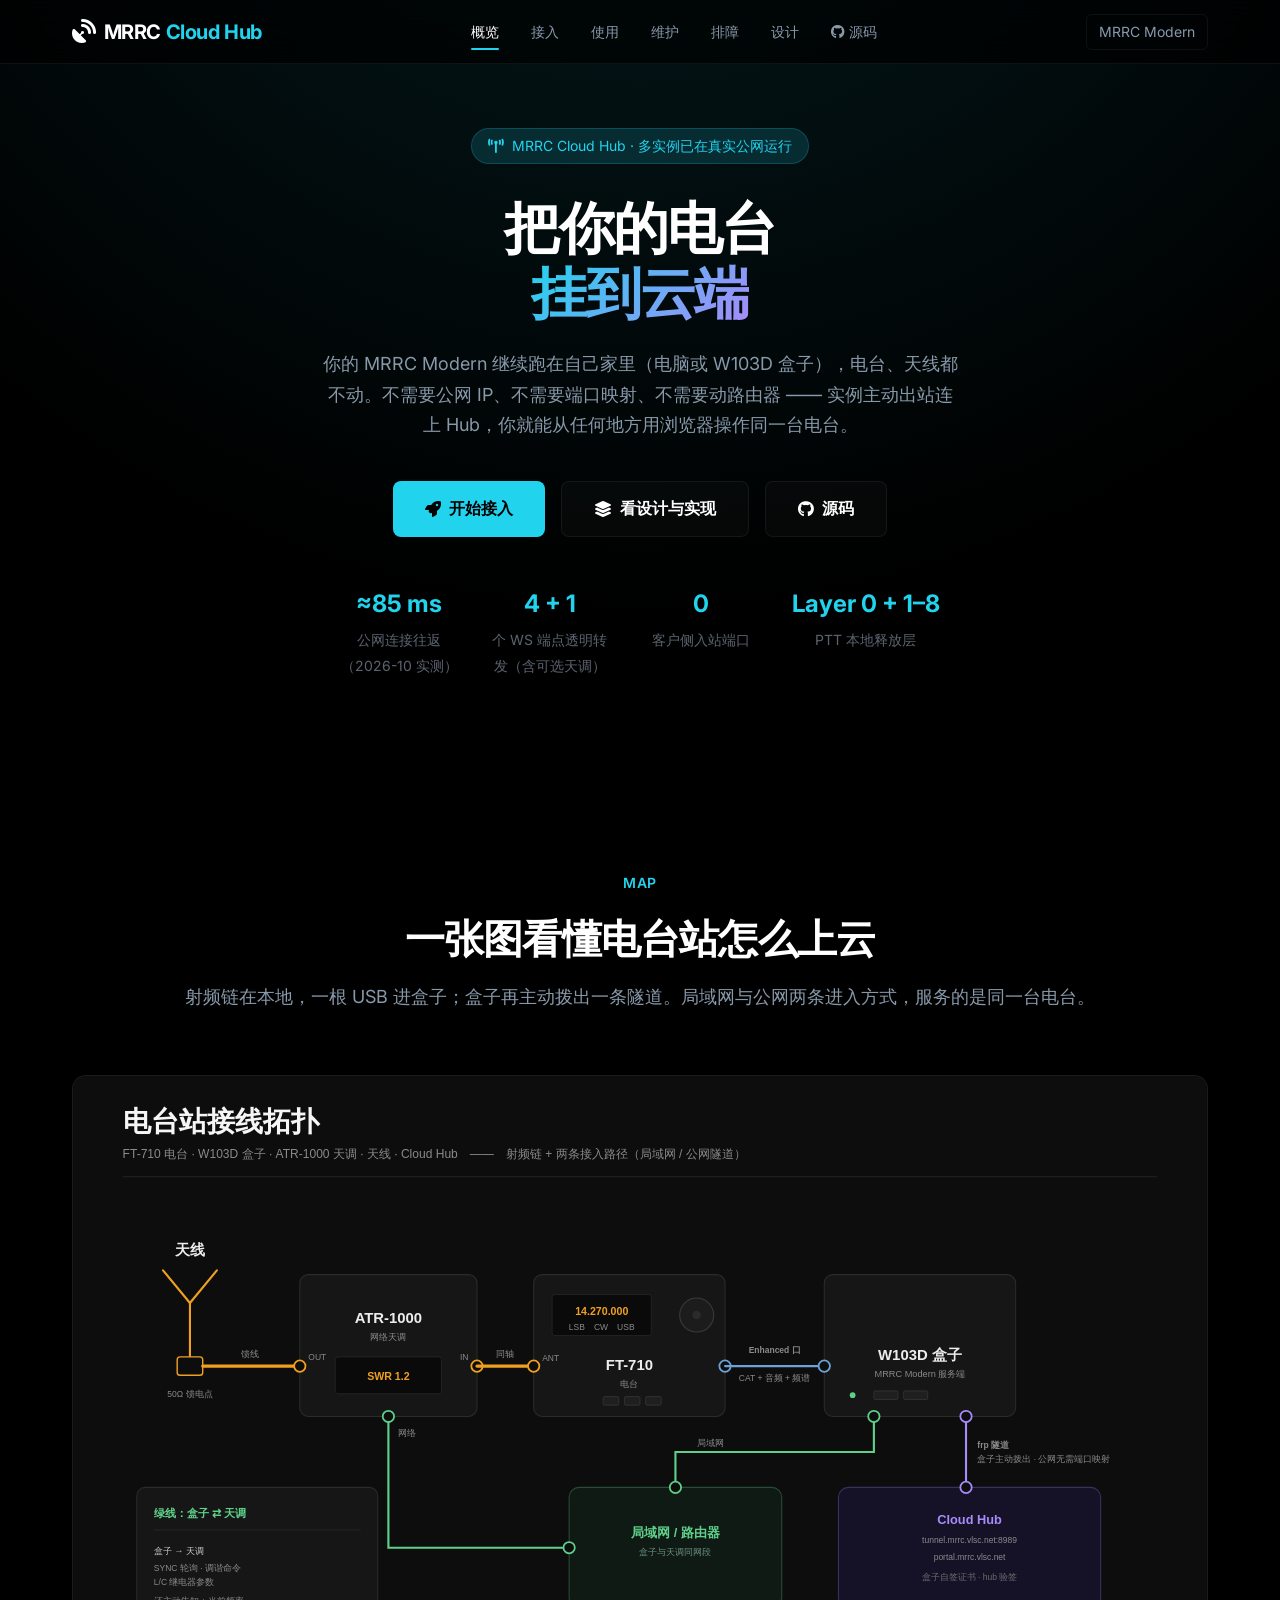
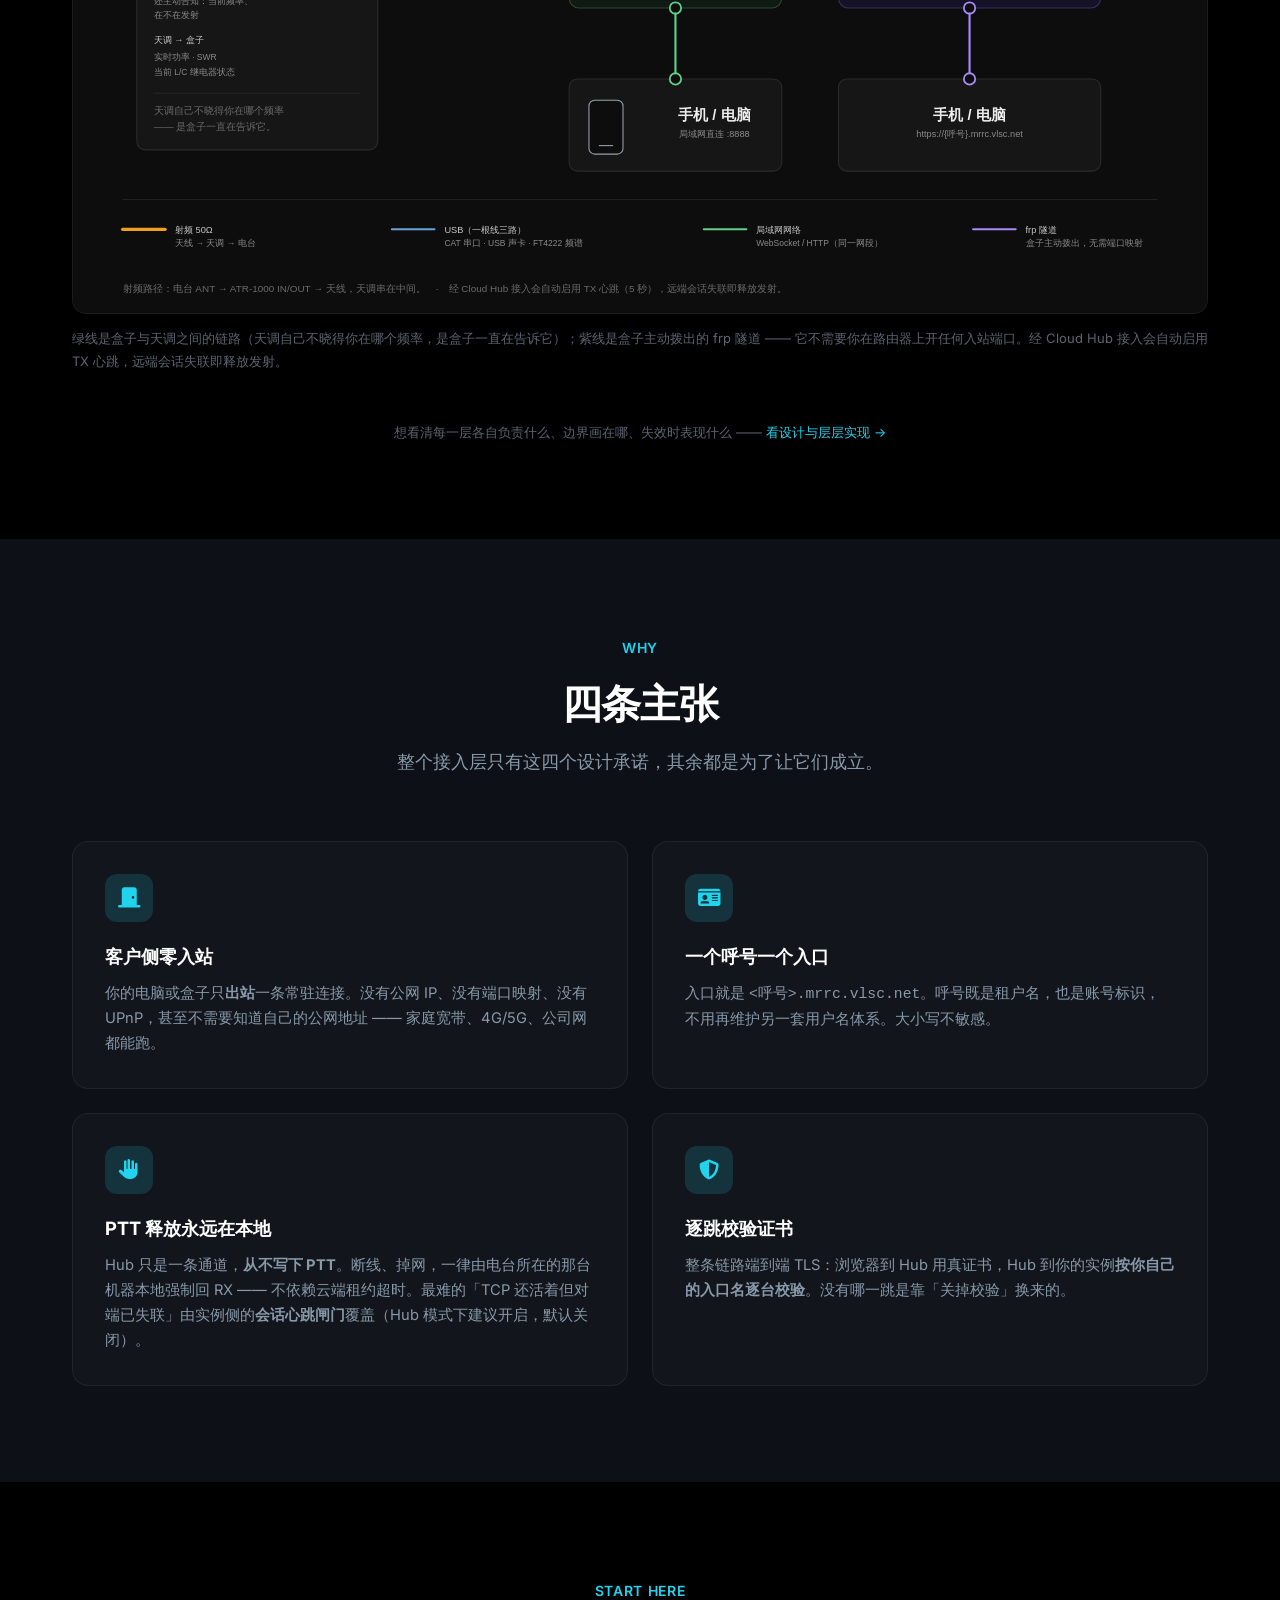
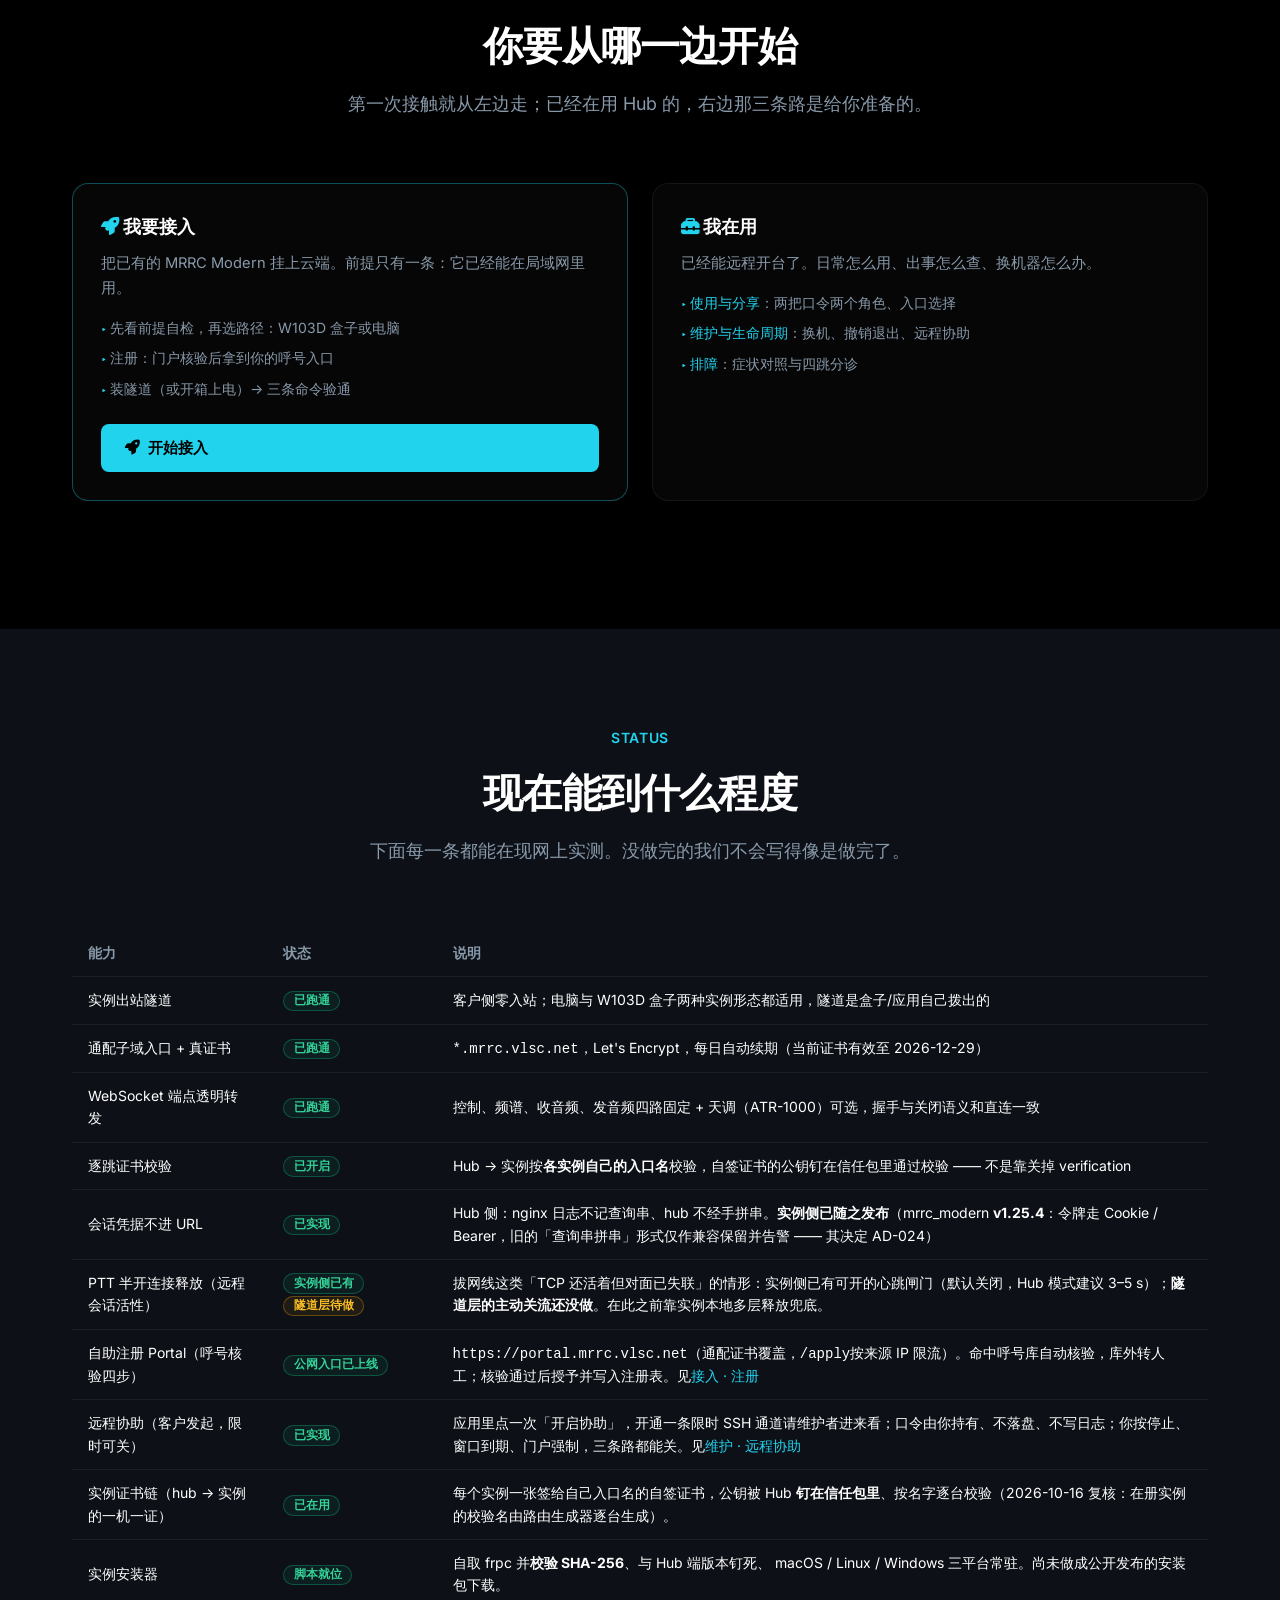
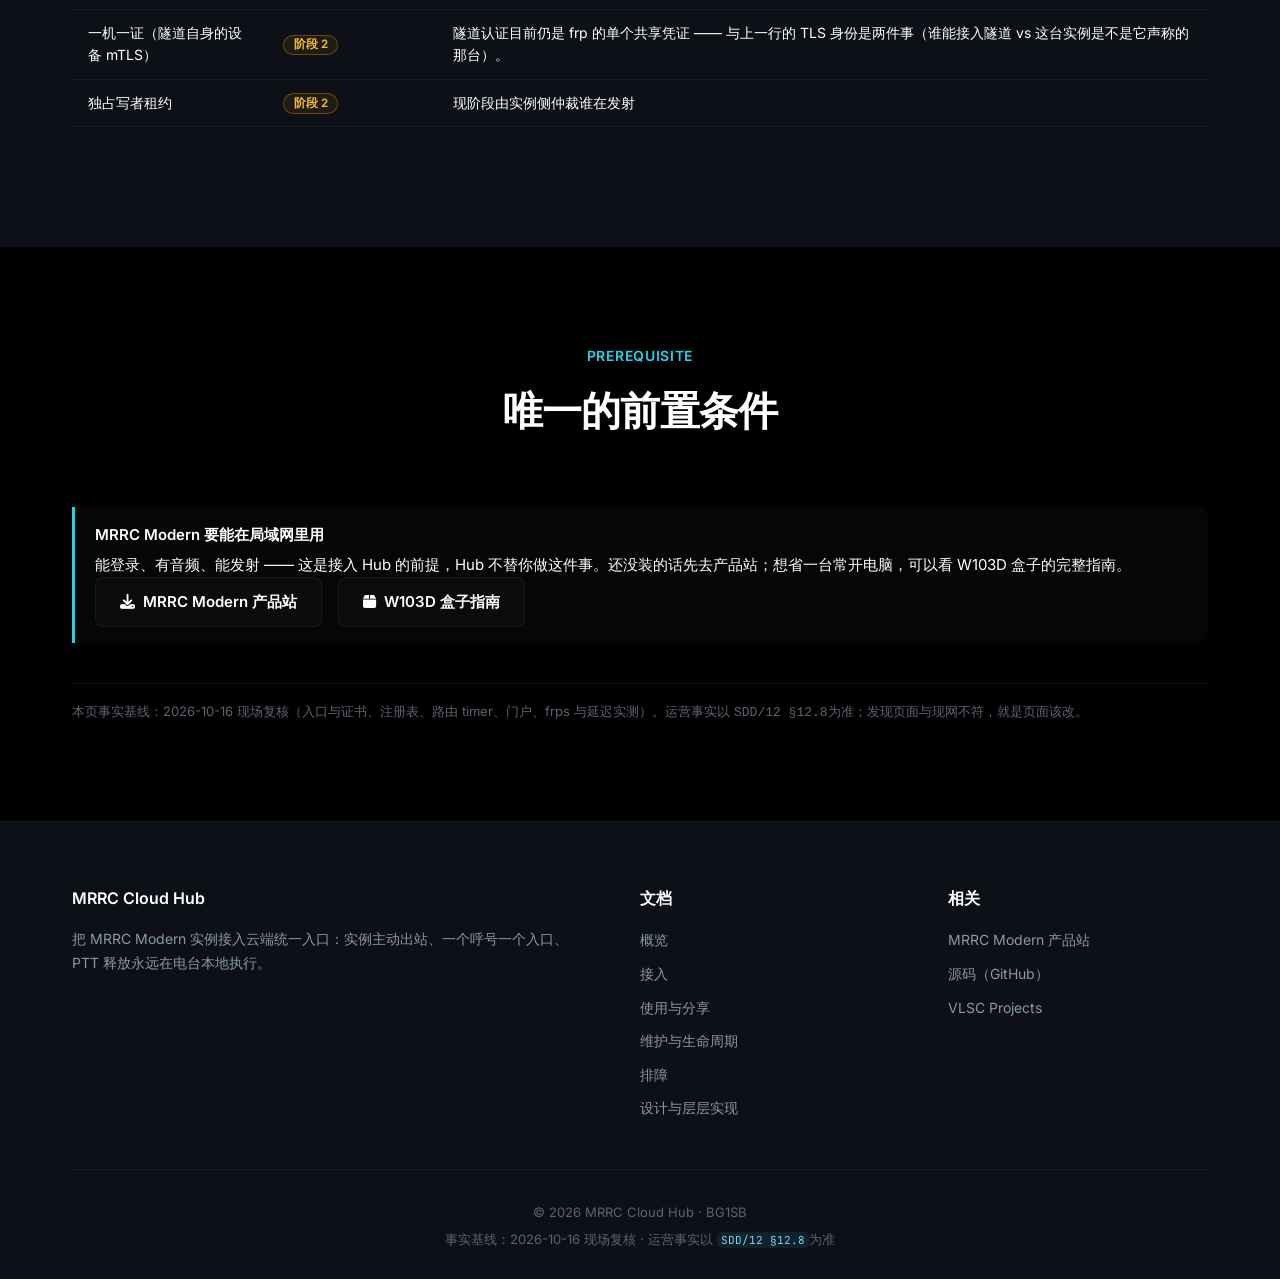
==== commit e7bb1614: "site: 中文标点空白规整（chinese-prose fix_cjk_spacing，27 处）" ====
--- a/website/index.html
+++ b/website/index.html
@@ -409,8 +409,7 @@
           </div>
           <p class="hub-note">
             本页事实基线：2026-10-16 现场复核（入口与证书、注册表、路由 timer、门户、frps
-            与延迟实测）。运营事实以 <code>SDD/12 §12.8</code> 为准；发现页面与现网不符，
-            就是页面该改。
+            与延迟实测）。运营事实以 <code>SDD/12 §12.8</code>为准；发现页面与现网不符，就是页面该改。
           </p>
         </div>
       </section>
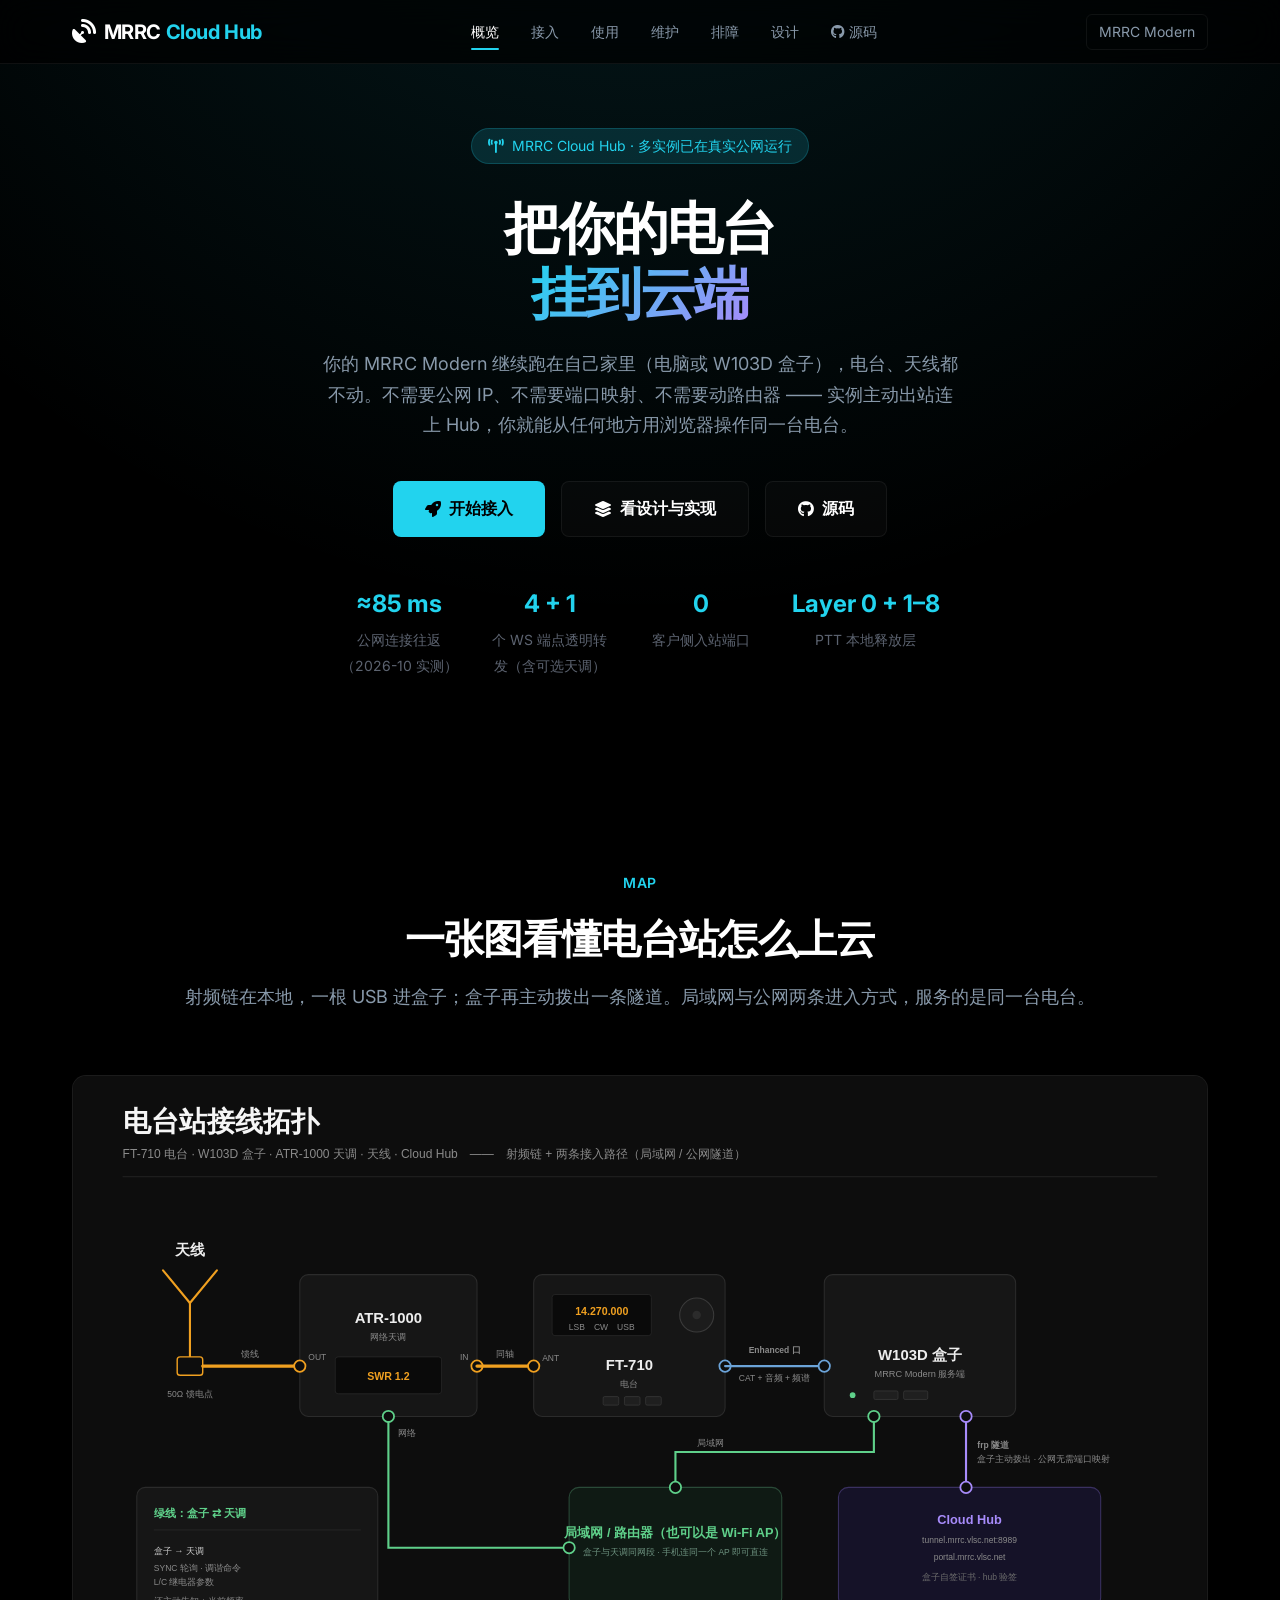
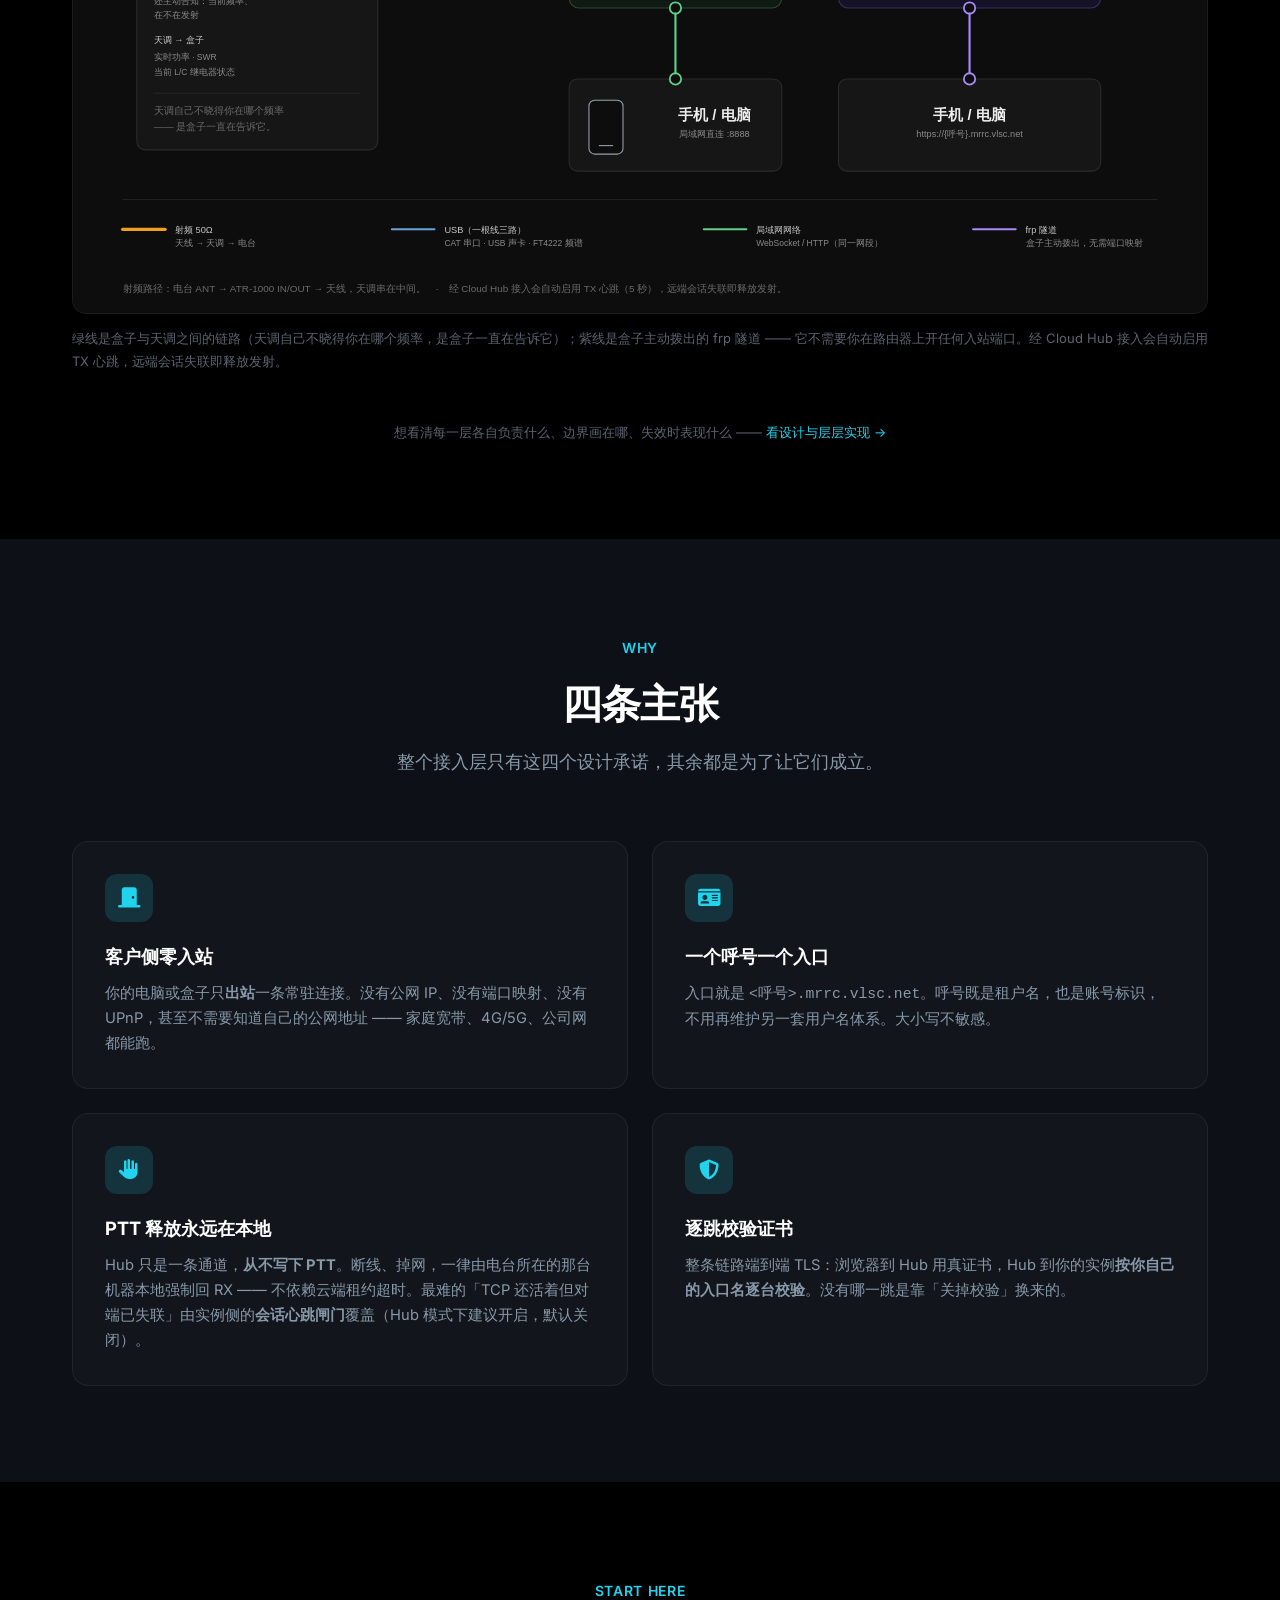
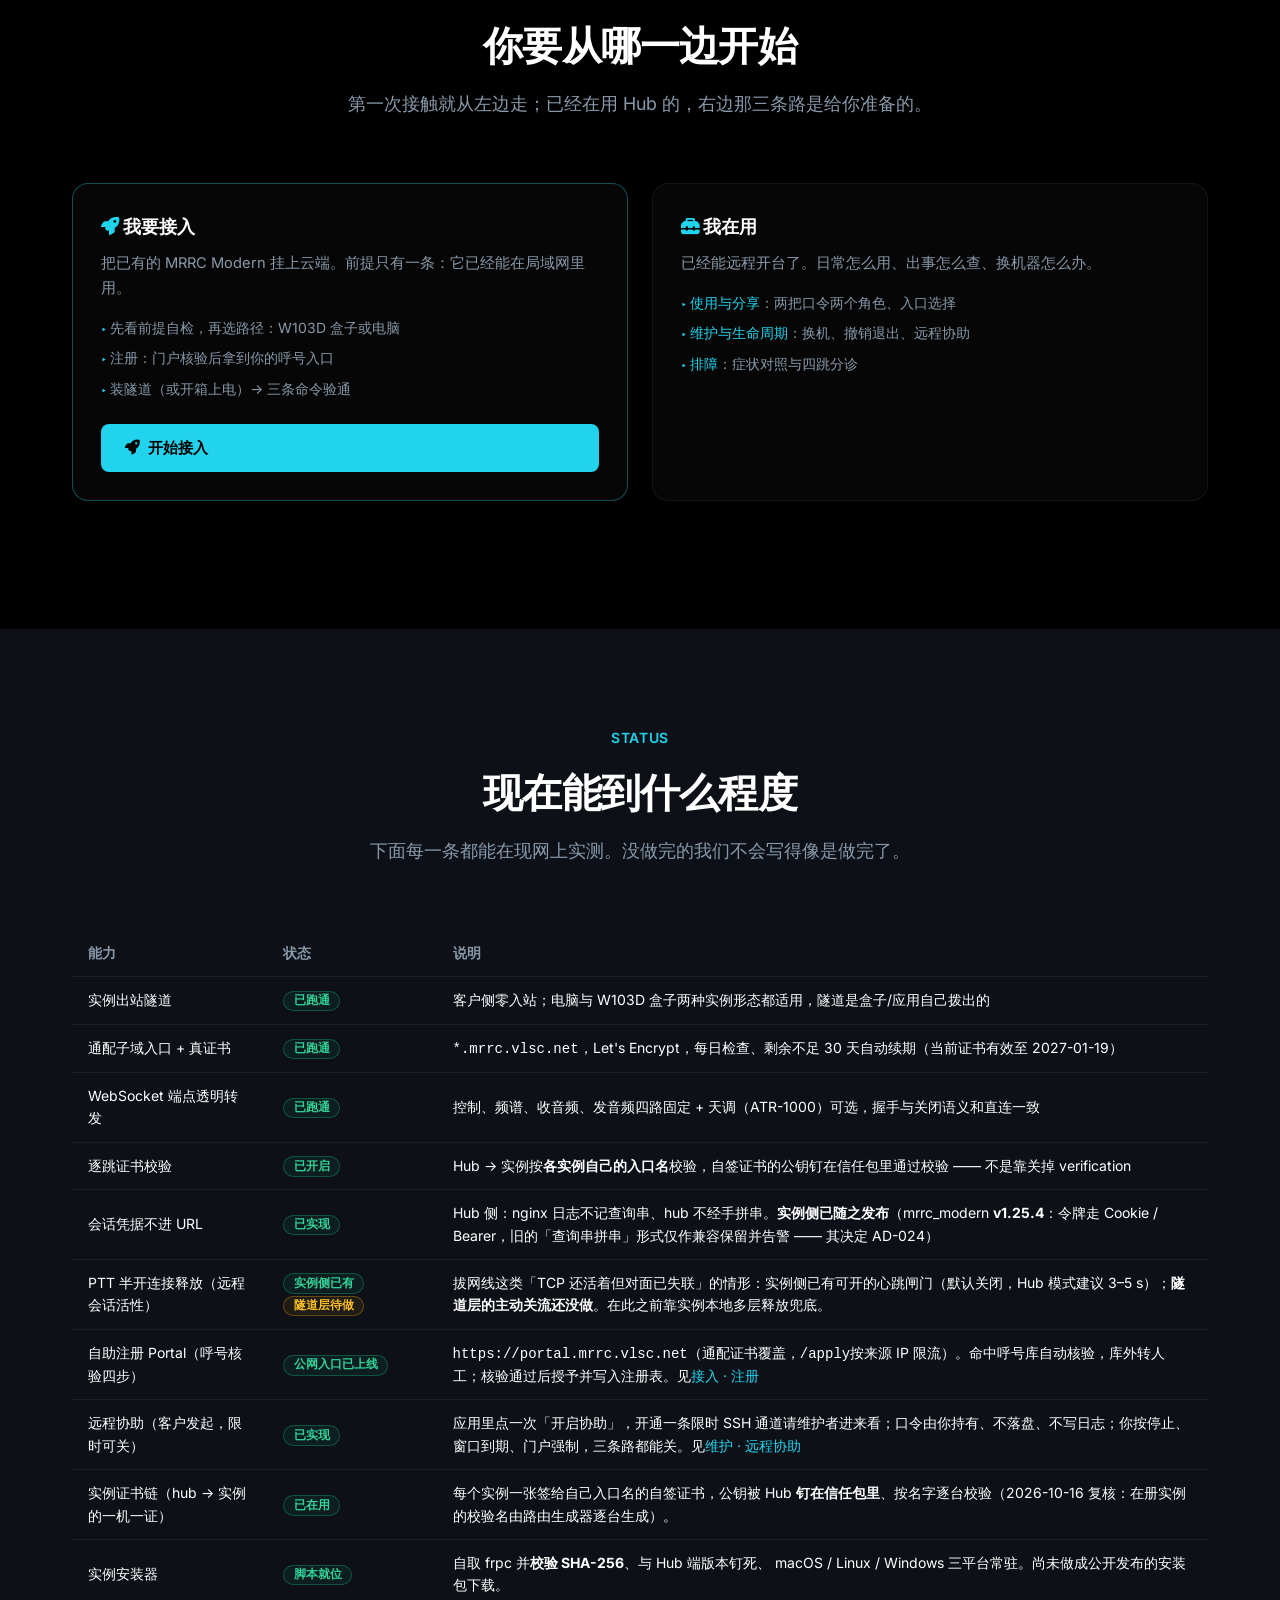
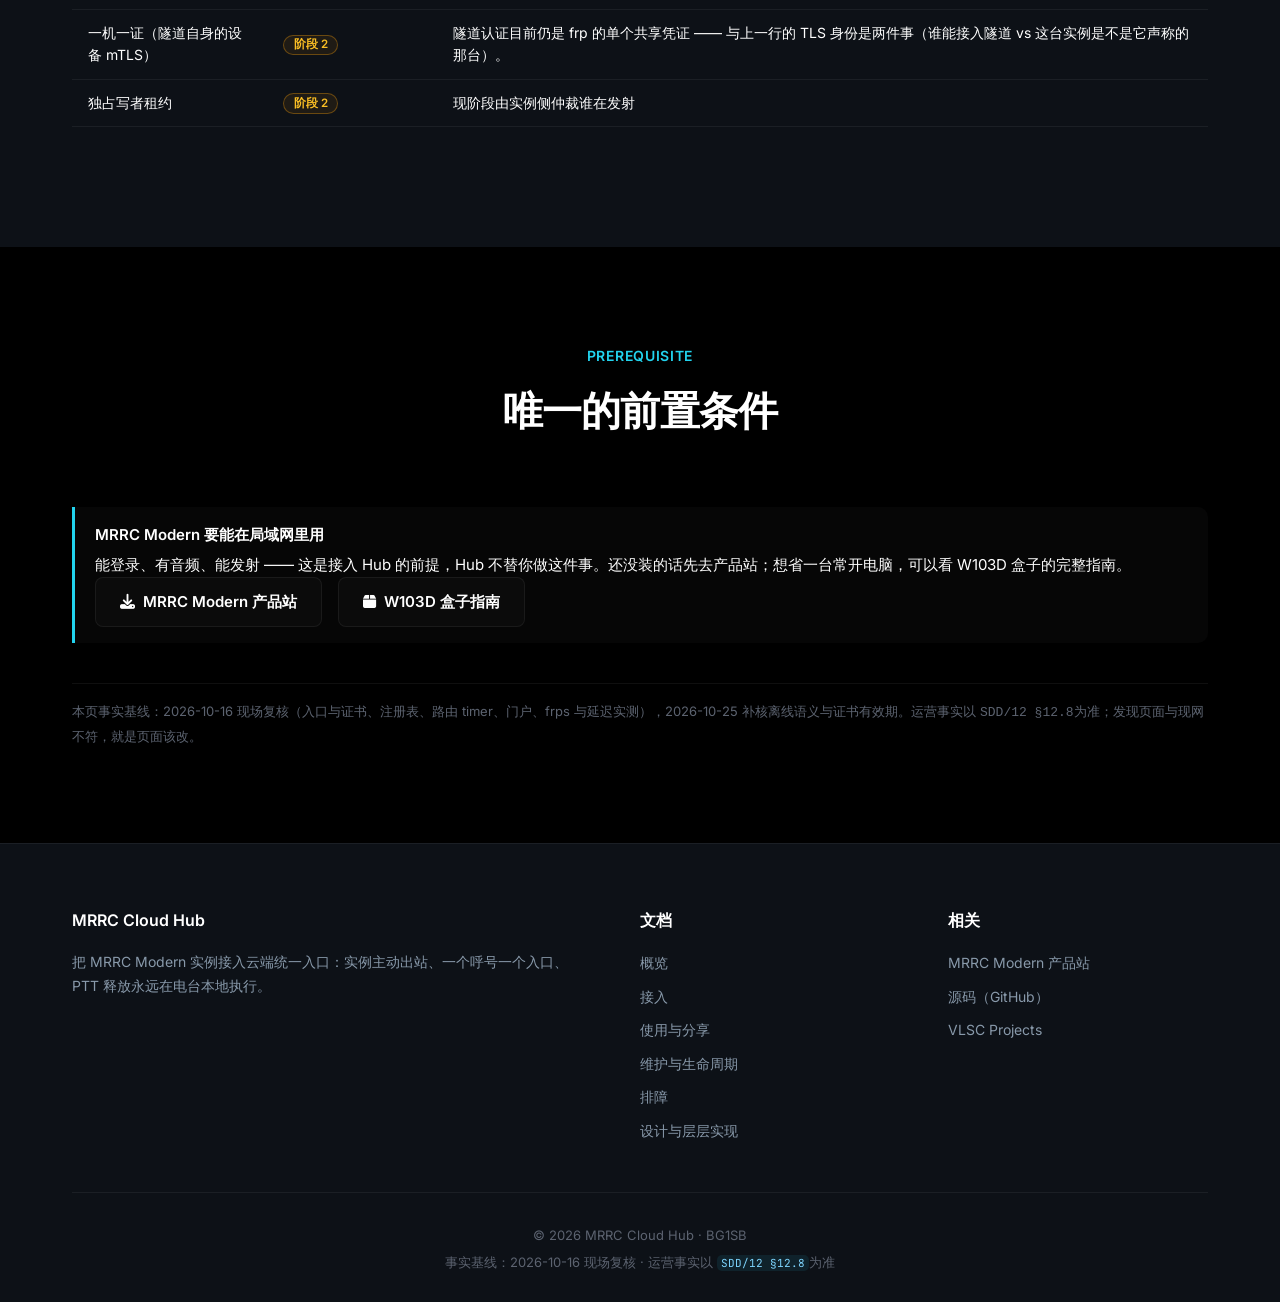
==== commit ba2ef332: "docs(release): 全面发布前的文档收口 —— 站点 503 语义 / 证书事实 / X1 状态 V0.39（续期链）与 V0.40（离线页）只动了 hub 侧代码，站点六页与 SDD 两处" ====
--- a/website/index.html
+++ b/website/index.html
@@ -83,8 +83,9 @@
           </h1>
           <p class="hero-subtitle">
             你的 MRRC Modern 继续跑在自己家里（电脑或 W103D
-            盒子），电台、天线都不动。不需要公网 IP、不需要端口映射、不需要动路由器
-            —— 实例主动出站连上 Hub，你就能从任何地方用浏览器操作同一台电台。
+            盒子），电台、天线都不动。不需要公网
+            IP、不需要端口映射、不需要动路由器 —— 实例主动出站连上
+            Hub，你就能从任何地方用浏览器操作同一台电台。
           </p>
           <div class="hero-actions">
             <a href="start.html" class="btn btn-primary btn-large">
@@ -191,8 +192,9 @@
               <div class="icon"><i class="fas fa-hand"></i></div>
               <h3>PTT 释放永远在本地</h3>
               <p>
-                Hub 只是一条通道，<b>从不写下 PTT</b>。断线、掉网，一律由电台所在的那台机器本地强制回
-                RX —— 不依赖云端租约超时。最难的「TCP
+                Hub 只是一条通道，<b>从不写下 PTT</b
+                >。断线、掉网，一律由电台所在的那台机器本地强制回 RX ——
+                不依赖云端租约超时。最难的「TCP
                 还活着但对端已失联」由实例侧的<b>会话心跳闸门</b>覆盖（Hub
                 模式下建议开启，默认关闭）。
               </p>
@@ -220,25 +222,41 @@
           </div>
           <div class="hub-tracks">
             <div class="hub-track pri">
-              <h3><i class="fas fa-rocket" style="color: var(--accent)"></i> 我要接入</h3>
+              <h3>
+                <i class="fas fa-rocket" style="color: var(--accent)"></i>
+                我要接入
+              </h3>
               <p>
-                把已有的 MRRC Modern 挂上云端。前提只有一条：它已经能在局域网里用。
+                把已有的 MRRC Modern
+                挂上云端。前提只有一条：它已经能在局域网里用。
               </p>
               <ul>
                 <li>先看前提自检，再选路径：W103D 盒子或电脑</li>
                 <li>注册：门户核验后拿到你的呼号入口</li>
                 <li>装隧道（或开箱上电）→ 三条命令验通</li>
               </ul>
-              <a href="start.html" class="btn btn-primary" style="margin-top: 1.25rem">
+              <a
+                href="start.html"
+                class="btn btn-primary"
+                style="margin-top: 1.25rem"
+              >
                 <i class="fas fa-rocket"></i> 开始接入
               </a>
             </div>
             <div class="hub-track">
-              <h3><i class="fas fa-toolbox" style="color: var(--accent)"></i> 我在用</h3>
+              <h3>
+                <i class="fas fa-toolbox" style="color: var(--accent)"></i>
+                我在用
+              </h3>
               <p>已经能远程开台了。日常怎么用、出事怎么查、换机器怎么办。</p>
               <ul>
-                <li><a href="use.html">使用与分享</a>：两把口令两个角色、入口选择</li>
-                <li><a href="maintain.html">维护与生命周期</a>：换机、撤销退出、远程协助</li>
+                <li>
+                  <a href="use.html">使用与分享</a>：两把口令两个角色、入口选择
+                </li>
+                <li>
+                  <a href="maintain.html">维护与生命周期</a
+                  >：换机、撤销退出、远程协助
+                </li>
                 <li><a href="trouble.html">排障</a>：症状对照与四跳分诊</li>
               </ul>
             </div>
@@ -278,14 +296,15 @@
                   <td><span class="hub-badge live">已跑通</span></td>
                   <td>
                     <code>*.mrrc.vlsc.net</code>，Let's
-                    Encrypt，每日自动续期（当前证书有效至 2026-12-29）
+                    Encrypt，每日检查、剩余不足 30 天自动续期（当前证书有效至 2027-01-19）
                   </td>
                 </tr>
                 <tr>
                   <td>WebSocket 端点透明转发</td>
                   <td><span class="hub-badge live">已跑通</span></td>
                   <td>
-                    控制、频谱、收音频、发音频四路固定 + 天调（ATR-1000）可选，握手与关闭语义和直连一致
+                    控制、频谱、收音频、发音频四路固定 +
+                    天调（ATR-1000）可选，握手与关闭语义和直连一致
                   </td>
                 </tr>
                 <tr>
@@ -293,17 +312,19 @@
                   <td><span class="hub-badge live">已开启</span></td>
                   <td>
                     Hub →
-                    实例按<b>各实例自己的入口名</b>校验，自签证书的公钥钉在信任包里通过校验 ——
-                    不是靠关掉 verification
+                    实例按<b>各实例自己的入口名</b>校验，自签证书的公钥钉在信任包里通过校验
+                    —— 不是靠关掉 verification
                   </td>
                 </tr>
                 <tr>
                   <td>会话凭据不进 URL</td>
                   <td><span class="hub-badge live">已实现</span></td>
                   <td>
-                    Hub 侧：nginx 日志不记查询串、hub 不经手拼串。<b
-                      >实例侧已随之发布</b
-                    >（mrrc_modern <b>v1.25.4</b>：令牌走 Cookie / Bearer，旧的「查询串拼串」形式仅作兼容保留并告警 —— 其决定 AD-024）
+                    Hub 侧：nginx 日志不记查询串、hub
+                    不经手拼串。<b>实例侧已随之发布</b>（mrrc_modern
+                    <b>v1.25.4</b>：令牌走 Cookie /
+                    Bearer，旧的「查询串拼串」形式仅作兼容保留并告警 —— 其决定
+                    AD-024）
                   </td>
                 </tr>
                 <tr>
@@ -314,7 +335,8 @@
                   </td>
                   <td>
                     拔网线这类「TCP
-                    还活着但对面已失联」的情形：实例侧已有可开的心跳闸门（默认关闭，Hub 模式建议 3–5
+                    还活着但对面已失联」的情形：实例侧已有可开的心跳闸门（默认关闭，Hub
+                    模式建议 3–5
                     s）；<b>隧道层的主动关流还没做</b>。在此之前靠实例本地多层释放兜底。
                   </td>
                 </tr>
@@ -322,9 +344,9 @@
                   <td>自助注册 Portal（呼号核验四步）</td>
                   <td><span class="hub-badge live">公网入口已上线</span></td>
                   <td>
-                    <code>https://portal.mrrc.vlsc.net</code>（通配证书覆盖，<code
-                      >/apply</code
-                    >按来源 IP 限流）。命中呼号库自动核验，库外转人工；核验通过后授予并写入注册表。见<a
+                    <code>https://portal.mrrc.vlsc.net</code
+                    >（通配证书覆盖，<code>/apply</code>按来源 IP
+                    限流）。命中呼号库自动核验，库外转人工；核验通过后授予并写入注册表。见<a
                       href="start.html#register"
                       style="color: var(--accent)"
                       >接入 · 注册</a
@@ -348,7 +370,8 @@
                   <td><span class="hub-badge live">已在用</span></td>
                   <td>
                     每个实例一张签给自己入口名的自签证书，公钥被 Hub
-                    <b>钉在信任包里</b>、按名字逐台校验（2026-10-16 复核：在册实例的校验名由路由生成器逐台生成）。
+                    <b>钉在信任包里</b>、按名字逐台校验（2026-10-16
+                    复核：在册实例的校验名由路由生成器逐台生成）。
                   </td>
                 </tr>
                 <tr>
@@ -387,8 +410,8 @@
           <div class="hub-callout info">
             <span class="hub-callout-title">MRRC Modern 要能在局域网里用</span>
             <p>
-              能登录、有音频、能发射 —— 这是接入
-              Hub 的前提，Hub 不替你做这件事。还没装的话先去产品站；想省一台常开电脑，可以看
+              能登录、有音频、能发射 —— 这是接入 Hub 的前提，Hub
+              不替你做这件事。还没装的话先去产品站；想省一台常开电脑，可以看
               W103D 盒子的完整指南。
             </p>
             <p style="margin-bottom: 0">
@@ -408,8 +431,9 @@
             </p>
           </div>
           <p class="hub-note">
-            本页事实基线：2026-10-16 现场复核（入口与证书、注册表、路由 timer、门户、frps
-            与延迟实测）。运营事实以 <code>SDD/12 §12.8</code>为准；发现页面与现网不符，就是页面该改。
+            本页事实基线：2026-10-16 现场复核（入口与证书、注册表、路由
+            timer、门户、frps 与延迟实测），2026-10-25 补核离线语义与证书有效期。运营事实以
+            <code>SDD/12 §12.8</code>为准；发现页面与现网不符，就是页面该改。
           </p>
         </div>
       </section>
--- a/website/css/hub.css
+++ b/website/css/hub.css
@@ -9,577 +9,573 @@
 
 /* ── 跳过导航（a11y） ── */
 .hub-skip {
-	position: absolute;
-	left: -9999px;
-	top: 0;
-	z-index: 300;
-	background: var(--accent);
-	color: #000;
-	padding: 0.6rem 1rem;
-	border-radius: 0 0 8px 0;
-	font-weight: 600;
-	font-size: 0.875rem;
+  position: absolute;
+  left: -9999px;
+  top: 0;
+  z-index: 300;
+  background: var(--accent);
+  color: #000;
+  padding: 0.6rem 1rem;
+  border-radius: 0 0 8px 0;
+  font-weight: 600;
+  font-size: 0.875rem;
 }
 .hub-skip:focus {
-	left: 0;
+  left: 0;
 }
 
 /* ── 文档页 hero（比首页 .hero 矮，抬高是为了让开 fixed navbar） ── */
 .hub-hero {
-	position: relative;
-	overflow: hidden;
-	text-align: center;
-	padding: calc(var(--nav-h) + 3.5rem) 2rem 3rem;
+  position: relative;
+  overflow: hidden;
+  text-align: center;
+  padding: calc(var(--nav-h) + 3.5rem) 2rem 3rem;
 }
 .hub-hero::before {
-	content: "";
-	position: absolute;
-	top: -50%;
-	left: -50%;
-	width: 200%;
-	height: 200%;
-	pointer-events: none;
-	background: radial-gradient(
-		circle at 50% 0%,
-		var(--accent-glow),
-		transparent 50%
-	);
+  content: "";
+  position: absolute;
+  top: -50%;
+  left: -50%;
+  width: 200%;
+  height: 200%;
+  pointer-events: none;
+  background: radial-gradient(circle at 50% 0%, var(--accent-glow), transparent 50%);
 }
 .hub-hero > * {
-	position: relative;
-	z-index: 1;
+  position: relative;
+  z-index: 1;
 }
 .hub-hero h1 {
-	font-size: 2.6rem;
-	font-weight: 700;
-	letter-spacing: -0.03em;
-	line-height: 1.2;
-	margin-bottom: 1rem;
+  font-size: 2.6rem;
+  font-weight: 700;
+  letter-spacing: -0.03em;
+  line-height: 1.2;
+  margin-bottom: 1rem;
 }
 .hub-hero p {
-	font-size: 1.0625rem;
-	color: var(--text-secondary);
-	max-width: 680px;
-	margin: 0 auto;
-	line-height: 1.75;
+  font-size: 1.0625rem;
+  color: var(--text-secondary);
+  max-width: 680px;
+  margin: 0 auto;
+  line-height: 1.75;
 }
 @media (max-width: 768px) {
-	.hub-hero {
-		padding: calc(var(--nav-h) + 2.5rem) 1.25rem 2rem;
-	}
-	.hub-hero h1 {
-		font-size: 1.9rem;
-	}
+  .hub-hero {
+    padding: calc(var(--nav-h) + 2.5rem) 1.25rem 2rem;
+  }
+  .hub-hero h1 {
+    font-size: 1.9rem;
+  }
 }
 
 /* ── 文档外壳：正文列 + 粘性目录 ── */
 .hub-shell {
-	display: grid;
-	grid-template-columns: minmax(0, 1fr) 230px;
-	gap: 3.5rem;
-	max-width: 1200px;
-	margin: 0 auto;
-	padding: 0 2rem 5rem;
+  display: grid;
+  grid-template-columns: minmax(0, 1fr) 230px;
+  gap: 3.5rem;
+  max-width: 1200px;
+  margin: 0 auto;
+  padding: 0 2rem 5rem;
 }
 .hub-toc {
-	position: sticky;
-	top: calc(var(--gn-h) + var(--nav-h) + 2rem);
-	align-self: start;
-	grid-column: 2;
-	grid-row: 1;
-	max-height: calc(100vh - var(--gn-h) - var(--nav-h) - 4rem);
-	overflow-y: auto;
-	padding-left: 1.25rem;
-	border-left: 1px solid var(--border);
-	font-size: 0.8125rem;
+  position: sticky;
+  top: calc(var(--gn-h) + var(--nav-h) + 2rem);
+  align-self: start;
+  grid-column: 2;
+  grid-row: 1;
+  max-height: calc(100vh - var(--gn-h) - var(--nav-h) - 4rem);
+  overflow-y: auto;
+  padding-left: 1.25rem;
+  border-left: 1px solid var(--border);
+  font-size: 0.8125rem;
 }
 .hub-toc h4 {
-	font-size: 0.72rem;
-	text-transform: uppercase;
-	letter-spacing: 0.08em;
-	color: var(--text-muted);
-	font-weight: 600;
-	margin-bottom: 0.9rem;
+  font-size: 0.72rem;
+  text-transform: uppercase;
+  letter-spacing: 0.08em;
+  color: var(--text-muted);
+  font-weight: 600;
+  margin-bottom: 0.9rem;
 }
 .hub-toc ul {
-	display: flex;
-	flex-direction: column;
-	gap: 0.15rem;
+  display: flex;
+  flex-direction: column;
+  gap: 0.15rem;
 }
 .hub-toc a {
-	display: block;
-	color: var(--text-secondary);
-	padding: 0.3rem 0;
-	line-height: 1.5;
-	transition: color 0.2s var(--ease);
+  display: block;
+  color: var(--text-secondary);
+  padding: 0.3rem 0;
+  line-height: 1.5;
+  transition: color 0.2s var(--ease);
 }
 .hub-toc a:hover {
-	color: var(--text-primary);
+  color: var(--text-primary);
 }
 .hub-toc a.active {
-	color: var(--accent);
-	font-weight: 600;
+  color: var(--accent);
+  font-weight: 600;
 }
 @media (max-width: 1100px) {
-	.hub-shell {
-		grid-template-columns: 1fr;
-		gap: 0;
-	}
-	.hub-toc {
-		grid-column: 1;
-		grid-row: 1;
-		position: static;
-		max-height: none;
-		overflow: visible;
-		border-left: 0;
-		border-bottom: 1px solid var(--border);
-		padding: 0 0 1.25rem;
-		margin-bottom: 2.5rem;
-	}
-	.hub-prose {
-		grid-column: 1;
-		grid-row: 2;
-	}
+  .hub-shell {
+    grid-template-columns: 1fr;
+    gap: 0;
+  }
+  .hub-toc {
+    grid-column: 1;
+    grid-row: 1;
+    position: static;
+    max-height: none;
+    overflow: visible;
+    border-left: 0;
+    border-bottom: 1px solid var(--border);
+    padding: 0 0 1.25rem;
+    margin-bottom: 2.5rem;
+  }
+  .hub-prose {
+    grid-column: 1;
+    grid-row: 2;
+  }
 }
 
 /* ── 正文排版（octen.css 把 ul 的 list-style 清空了，这里恢复） ── */
 .hub-prose {
-	min-width: 0;
-	grid-column: 1;
-	grid-row: 1;
+  min-width: 0;
+  grid-column: 1;
+  grid-row: 1;
 }
 .hub-prose > section {
-	margin-bottom: 4rem;
+  margin-bottom: 4rem;
 }
 .hub-prose h2 {
-	font-size: 1.6rem;
-	font-weight: 700;
-	letter-spacing: -0.02em;
-	margin-bottom: 1.25rem;
-	padding-bottom: 0.6rem;
-	border-bottom: 1px solid var(--border);
+  font-size: 1.6rem;
+  font-weight: 700;
+  letter-spacing: -0.02em;
+  margin-bottom: 1.25rem;
+  padding-bottom: 0.6rem;
+  border-bottom: 1px solid var(--border);
 }
 .hub-prose h3 {
-	font-size: 1.15rem;
-	font-weight: 600;
-	margin: 2.25rem 0 0.9rem;
+  font-size: 1.15rem;
+  font-weight: 600;
+  margin: 2.25rem 0 0.9rem;
 }
 .hub-prose h4 {
-	font-size: 1rem;
-	font-weight: 600;
-	margin: 1.75rem 0 0.6rem;
+  font-size: 1rem;
+  font-weight: 600;
+  margin: 1.75rem 0 0.6rem;
 }
 .hub-prose p {
-	color: var(--text-secondary);
-	line-height: 1.85;
-	margin: 0.9rem 0;
+  color: var(--text-secondary);
+  line-height: 1.85;
+  margin: 0.9rem 0;
 }
 .hub-prose ul {
-	list-style: disc;
-	padding-left: 1.4rem;
-	margin: 0.9rem 0;
+  list-style: disc;
+  padding-left: 1.4rem;
+  margin: 0.9rem 0;
 }
 .hub-prose ol {
-	list-style: decimal;
-	padding-left: 1.4rem;
-	margin: 0.9rem 0;
+  list-style: decimal;
+  padding-left: 1.4rem;
+  margin: 0.9rem 0;
 }
 .hub-prose li {
-	color: var(--text-secondary);
-	line-height: 1.8;
-	margin: 0.3rem 0;
+  color: var(--text-secondary);
+  line-height: 1.8;
+  margin: 0.3rem 0;
 }
 .hub-prose li > ul,
 .hub-prose li > ol {
-	margin: 0.3rem 0;
+  margin: 0.3rem 0;
 }
 .hub-prose strong {
-	color: var(--text-primary);
+  color: var(--text-primary);
 }
 
 /* 行内代码：注意顺序 —— .hub-code 内的一律还原 */
 .hub-prose code,
 .hub-shell code,
 .footer code {
-	font-family: var(--font-mono);
-	font-size: 0.85em;
-	background: rgba(34, 211, 238, 0.09);
-	color: #7dd3fc;
-	padding: 0.12em 0.4em;
-	border-radius: 5px;
-	overflow-wrap: anywhere;
+  font-family: var(--font-mono);
+  font-size: 0.85em;
+  background: rgba(34, 211, 238, 0.09);
+  color: #7dd3fc;
+  padding: 0.12em 0.4em;
+  border-radius: 5px;
+  overflow-wrap: anywhere;
 }
 
 /* ── 代码块 ── */
 .hub-code {
-	position: relative;
-	margin: 1.1rem 0;
+  position: relative;
+  margin: 1.1rem 0;
 }
 .hub-code pre {
-	background: #080d12;
-	border: 1px solid var(--border);
-	border-radius: 10px;
-	padding: 1rem 1.15rem;
-	overflow-x: auto;
-	font-family: var(--font-mono);
-	font-size: 0.8125rem;
-	line-height: 1.75;
-	color: #c9d6e2;
+  background: #080d12;
+  border: 1px solid var(--border);
+  border-radius: 10px;
+  padding: 1rem 1.15rem;
+  overflow-x: auto;
+  font-family: var(--font-mono);
+  font-size: 0.8125rem;
+  line-height: 1.75;
+  color: #c9d6e2;
 }
 .hub-code pre code {
-	background: none;
-	color: inherit;
-	padding: 0;
-	font-size: inherit;
-	border-radius: 0;
-	overflow-wrap: normal;
+  background: none;
+  color: inherit;
+  padding: 0;
+  font-size: inherit;
+  border-radius: 0;
+  overflow-wrap: normal;
 }
 .hub-code .hub-copy {
-	position: absolute;
-	top: 0.55rem;
-	right: 0.55rem;
-	background: rgba(255, 255, 255, 0.04);
-	border: 1px solid var(--border);
-	color: var(--text-secondary);
-	border-radius: 6px;
-	padding: 0.25rem 0.6rem;
-	font-size: 0.72rem;
-	cursor: pointer;
-	transition: all 0.2s var(--ease);
-	font-family: var(--font-sans);
+  position: absolute;
+  top: 0.55rem;
+  right: 0.55rem;
+  background: rgba(255, 255, 255, 0.04);
+  border: 1px solid var(--border);
+  color: var(--text-secondary);
+  border-radius: 6px;
+  padding: 0.25rem 0.6rem;
+  font-size: 0.72rem;
+  cursor: pointer;
+  transition: all 0.2s var(--ease);
+  font-family: var(--font-sans);
 }
 .hub-code .hub-copy:hover {
-	color: var(--accent);
-	border-color: var(--border-hover);
+  color: var(--accent);
+  border-color: var(--border-hover);
 }
 .hub-code .hub-copy.done {
-	color: #10b981;
-	border-color: rgba(16, 185, 129, 0.4);
+  color: #10b981;
+  border-color: rgba(16, 185, 129, 0.4);
 }
 
 /* ── 调用框 ── */
 .hub-callout {
-	border-left: 3px solid var(--accent);
-	background: var(--bg-card);
-	border-radius: 0 10px 10px 0;
-	padding: 1rem 1.25rem;
-	margin: 1.5rem 0;
+  border-left: 3px solid var(--accent);
+  background: var(--bg-card);
+  border-radius: 0 10px 10px 0;
+  padding: 1rem 1.25rem;
+  margin: 1.5rem 0;
 }
 .hub-callout > :first-child {
-	margin-top: 0;
+  margin-top: 0;
 }
 .hub-callout > :last-child {
-	margin-bottom: 0;
+  margin-bottom: 0;
 }
 .hub-callout .hub-callout-title {
-	display: block;
-	font-weight: 600;
-	color: var(--text-primary);
-	font-size: 0.9375rem;
-	margin-bottom: 0.35rem;
+  display: block;
+  font-weight: 600;
+  color: var(--text-primary);
+  font-size: 0.9375rem;
+  margin-bottom: 0.35rem;
 }
 .hub-callout p,
 .hub-callout li {
-	font-size: 0.9375rem;
+  font-size: 0.9375rem;
 }
 .hub-callout.warn {
-	border-left-color: #f59e0b;
+  border-left-color: #f59e0b;
 }
 .hub-callout.warn .hub-callout-title {
-	color: #fbbf24;
+  color: #fbbf24;
 }
 .hub-callout.danger {
-	border-left-color: #ef4444;
+  border-left-color: #ef4444;
 }
 .hub-callout.danger .hub-callout-title {
-	color: #f87171;
+  color: #f87171;
 }
 .hub-callout.ok {
-	border-left-color: #10b981;
+  border-left-color: #10b981;
 }
 .hub-callout.ok .hub-callout-title {
-	color: #34d399;
+  color: #34d399;
 }
 
 /* ── 状态徽标 ── */
 .hub-badge {
-	display: inline-flex;
-	align-items: center;
-	gap: 0.3rem;
-	font-size: 0.72rem;
-	font-weight: 600;
-	line-height: 1;
-	padding: 0.22rem 0.6rem;
-	border-radius: 999px;
-	border: 1px solid;
-	white-space: nowrap;
-	vertical-align: 0.08em;
+  display: inline-flex;
+  align-items: center;
+  gap: 0.3rem;
+  font-size: 0.72rem;
+  font-weight: 600;
+  line-height: 1;
+  padding: 0.22rem 0.6rem;
+  border-radius: 999px;
+  border: 1px solid;
+  white-space: nowrap;
+  vertical-align: 0.08em;
 }
 .hub-badge.live {
-	color: #34d399;
-	border-color: rgba(16, 185, 129, 0.35);
-	background: rgba(16, 185, 129, 0.08);
+  color: #34d399;
+  border-color: rgba(16, 185, 129, 0.35);
+  background: rgba(16, 185, 129, 0.08);
 }
 .hub-badge.todo {
-	color: #fbbf24;
-	border-color: rgba(245, 158, 11, 0.35);
-	background: rgba(245, 158, 11, 0.08);
+  color: #fbbf24;
+  border-color: rgba(245, 158, 11, 0.35);
+  background: rgba(245, 158, 11, 0.08);
 }
 .hub-badge.gap {
-	color: #f87171;
-	border-color: rgba(248, 113, 113, 0.35);
-	background: rgba(248, 113, 113, 0.08);
+  color: #f87171;
+  border-color: rgba(248, 113, 113, 0.35);
+  background: rgba(248, 113, 113, 0.08);
 }
 
 /* ── 纵向编号步骤（详细版，与上游 .steps 网格版并存） ── */
 .hub-steps {
-	counter-reset: hubstep;
-	list-style: none;
-	padding: 0;
-	margin: 2rem 0;
+  counter-reset: hubstep;
+  list-style: none;
+  padding: 0;
+  margin: 2rem 0;
 }
 .hub-steps > li {
-	counter-increment: hubstep;
-	position: relative;
-	padding: 0 0 2.75rem 3.5rem;
+  counter-increment: hubstep;
+  position: relative;
+  padding: 0 0 2.75rem 3.5rem;
 }
 .hub-steps > li:last-child {
-	padding-bottom: 0;
+  padding-bottom: 0;
 }
 .hub-steps > li::before {
-	content: counter(hubstep);
-	position: absolute;
-	left: 0;
-	top: 0;
-	width: 36px;
-	height: 36px;
-	border-radius: 50%;
-	background: var(--accent);
-	color: #000;
-	font-weight: 800;
-	font-size: 0.9375rem;
-	display: flex;
-	align-items: center;
-	justify-content: center;
+  content: counter(hubstep);
+  position: absolute;
+  left: 0;
+  top: 0;
+  width: 36px;
+  height: 36px;
+  border-radius: 50%;
+  background: var(--accent);
+  color: #000;
+  font-weight: 800;
+  font-size: 0.9375rem;
+  display: flex;
+  align-items: center;
+  justify-content: center;
 }
 .hub-steps > li::after {
-	content: "";
-	position: absolute;
-	left: 17px;
-	top: 42px;
-	bottom: 6px;
-	width: 2px;
-	background: var(--border);
+  content: "";
+  position: absolute;
+  left: 17px;
+  top: 42px;
+  bottom: 6px;
+  width: 2px;
+  background: var(--border);
 }
 .hub-steps > li:last-child::after {
-	display: none;
+  display: none;
 }
 .hub-steps h3 {
-	margin: 0.35rem 0 0.75rem;
-	font-size: 1.1rem;
+  margin: 0.35rem 0 0.75rem;
+  font-size: 1.1rem;
 }
 @media (max-width: 768px) {
-	.hub-steps > li {
-		padding-left: 3rem;
-	}
-	.hub-steps > li::before {
-		width: 30px;
-		height: 30px;
-		font-size: 0.85rem;
-	}
-	.hub-steps > li::after {
-		left: 14px;
-		top: 36px;
-	}
+  .hub-steps > li {
+    padding-left: 3rem;
+  }
+  .hub-steps > li::before {
+    width: 30px;
+    height: 30px;
+    font-size: 0.85rem;
+  }
+  .hub-steps > li::after {
+    left: 14px;
+    top: 36px;
+  }
 }
 
 /* ── 层叠图（设计与层层实现） ── */
 .hub-stack {
-	display: grid;
-	gap: 0.6rem;
-	margin: 2rem 0;
+  display: grid;
+  gap: 0.6rem;
+  margin: 2rem 0;
 }
 .hub-layer {
-	display: grid;
-	grid-template-columns: 104px minmax(0, 1fr);
-	gap: 1.15rem;
-	align-items: start;
-	background: var(--bg-card);
-	border: 1px solid var(--border);
-	border-left: 3px solid var(--accent);
-	border-radius: 0 12px 12px 0;
-	padding: 1.05rem 1.25rem;
+  display: grid;
+  grid-template-columns: 104px minmax(0, 1fr);
+  gap: 1.15rem;
+  align-items: start;
+  background: var(--bg-card);
+  border: 1px solid var(--border);
+  border-left: 3px solid var(--accent);
+  border-radius: 0 12px 12px 0;
+  padding: 1.05rem 1.25rem;
 }
 .hub-layer .hub-layer-id {
-	font-family: var(--font-mono);
-	font-size: 0.78rem;
-	font-weight: 600;
-	color: var(--accent);
-	padding-top: 0.15rem;
+  font-family: var(--font-mono);
+  font-size: 0.78rem;
+  font-weight: 600;
+  color: var(--accent);
+  padding-top: 0.15rem;
 }
 .hub-layer .hub-layer-body strong {
-	display: block;
-	color: var(--text-primary);
-	font-size: 0.9375rem;
-	margin-bottom: 0.3rem;
+  display: block;
+  color: var(--text-primary);
+  font-size: 0.9375rem;
+  margin-bottom: 0.3rem;
 }
 .hub-layer .hub-layer-body span {
-	display: block;
-	color: var(--text-secondary);
-	font-size: 0.85rem;
-	line-height: 1.7;
+  display: block;
+  color: var(--text-secondary);
+  font-size: 0.85rem;
+  line-height: 1.7;
 }
 .hub-layer.cross {
-	border-left-style: dashed;
-	border-left-color: var(--text-muted);
+  border-left-style: dashed;
+  border-left-color: var(--text-muted);
 }
 .hub-layer.cross .hub-layer-id {
-	color: var(--text-muted);
+  color: var(--text-muted);
 }
 @media (max-width: 768px) {
-	.hub-layer {
-		grid-template-columns: 1fr;
-		gap: 0.4rem;
-	}
-	.hub-layer .hub-layer-id {
-		padding-top: 0;
-	}
+  .hub-layer {
+    grid-template-columns: 1fr;
+    gap: 0.4rem;
+  }
+  .hub-layer .hub-layer-id {
+    padding-top: 0;
+  }
 }
 
 /* ── 首页系统地图（拓扑图） ── */
 .hub-figure {
-	margin: 2rem 0;
+  margin: 2rem 0;
 }
 .hub-figure img {
-	display: block;
-	width: 100%;
-	height: auto;
-	background: #0d0d0d;
-	border: 1px solid var(--border);
-	border-radius: 14px;
+  display: block;
+  width: 100%;
+  height: auto;
+  background: #0d0d0d;
+  border: 1px solid var(--border);
+  border-radius: 14px;
 }
 .hub-figure figcaption {
-	margin-top: 0.85rem;
-	font-size: 0.8125rem;
-	color: var(--text-muted);
-	line-height: 1.75;
+  margin-top: 0.85rem;
+  font-size: 0.8125rem;
+  color: var(--text-muted);
+  line-height: 1.75;
 }
 
 /* ── 首页双轨入口（我要接入 / 我在用） ── */
 .hub-tracks {
-	display: grid;
-	grid-template-columns: repeat(2, minmax(0, 1fr));
-	gap: 1.5rem;
-	margin: 2rem 0;
+  display: grid;
+  grid-template-columns: repeat(2, minmax(0, 1fr));
+  gap: 1.5rem;
+  margin: 2rem 0;
 }
 .hub-track {
-	background: var(--bg-card);
-	border: 1px solid var(--border);
-	border-radius: 16px;
-	padding: 1.75rem;
-	display: flex;
-	flex-direction: column;
+  background: var(--bg-card);
+  border: 1px solid var(--border);
+  border-radius: 16px;
+  padding: 1.75rem;
+  display: flex;
+  flex-direction: column;
 }
 .hub-track.pri {
-	border-color: rgba(34, 211, 238, 0.35);
+  border-color: rgba(34, 211, 238, 0.35);
 }
 .hub-track h3 {
-	font-size: 1.15rem;
-	font-weight: 700;
-	color: var(--text-primary);
-	margin-bottom: 0.6rem;
+  font-size: 1.15rem;
+  font-weight: 700;
+  color: var(--text-primary);
+  margin-bottom: 0.6rem;
 }
 .hub-track p {
-	color: var(--text-secondary);
-	font-size: 0.92rem;
-	line-height: 1.7;
+  color: var(--text-secondary);
+  font-size: 0.92rem;
+  line-height: 1.7;
 }
 .hub-track ul {
-	list-style: none;
-	margin: 0.75rem 0 0;
-	padding: 0;
+  list-style: none;
+  margin: 0.75rem 0 0;
+  padding: 0;
 }
 .hub-track ul li {
-	color: var(--text-secondary);
-	font-size: 0.875rem;
-	line-height: 1.7;
-	padding: 0.2rem 0;
+  color: var(--text-secondary);
+  font-size: 0.875rem;
+  line-height: 1.7;
+  padding: 0.2rem 0;
 }
 .hub-track ul li::before {
-	content: "▸ ";
-	color: var(--accent);
-	font-size: 0.7rem;
+  content: "▸ ";
+  color: var(--accent);
+  font-size: 0.7rem;
 }
 .hub-track ul a {
-	color: var(--accent);
+  color: var(--accent);
 }
 @media (max-width: 768px) {
-	.hub-tracks {
-		grid-template-columns: 1fr;
-	}
+  .hub-tracks {
+    grid-template-columns: 1fr;
+  }
 }
 
 /* ── 表格：窄屏横向滚动 ── */
 .hub-table-wrap {
-	overflow-x: auto;
-	margin: 1.5rem 0;
+  overflow-x: auto;
+  margin: 1.5rem 0;
 }
 .hub-table-wrap table {
-	margin: 0;
-	min-width: 540px;
+  margin: 0;
+  min-width: 540px;
 }
 @media (max-width: 768px) {
-	.hub-table-wrap {
-		margin: 1.25rem -1.25rem;
-		padding: 0 1.25rem;
-	}
+  .hub-table-wrap {
+    margin: 1.25rem -1.25rem;
+    padding: 0 1.25rem;
+  }
 }
 
 /* ── 权限矩阵 ── */
 .hub-perm th:not(:first-child),
 .hub-perm td:not(:first-child) {
-	text-align: center;
+  text-align: center;
 }
 .hub-perm .yes {
-	color: #34d399;
-	font-weight: 700;
+  color: #34d399;
+  font-weight: 700;
 }
 .hub-perm .no {
-	color: #f87171;
-	font-weight: 700;
+  color: #f87171;
+  font-weight: 700;
 }
 
 /* ── 事实表（两列，左列不折行） ── */
 .hub-facts td:first-child {
-	color: var(--text-secondary);
-	white-space: nowrap;
-	width: 32%;
+  color: var(--text-secondary);
+  white-space: nowrap;
+  width: 32%;
 }
 
 /* ── 页脚小注 ── */
 .hub-note {
-	font-size: 0.8125rem;
-	color: var(--text-muted);
-	border-top: 1px solid var(--border);
-	padding-top: 1rem;
-	margin-top: 2.5rem;
-	line-height: 1.75;
+  font-size: 0.8125rem;
+  color: var(--text-muted);
+  border-top: 1px solid var(--border);
+  padding-top: 1rem;
+  margin-top: 2.5rem;
+  line-height: 1.75;
 }
 
 /* ── 锚点让开 fixed navbar（含全局顶 nav） ── */
 [id] {
-	scroll-margin-top: calc(var(--gn-h) + var(--nav-h) + 1rem);
+  scroll-margin-top: calc(var(--gn-h) + var(--nav-h) + 1rem);
 }
 
 /* ── 首页能力卡 2×2（对齐门户 .features-grid 的观感；
    子站版 octen.css 的 auto-fill 在 4 张卡时会排出 3+1 孤儿卡） ── */
 @media (min-width: 769px) {
-	.features-grid {
-		grid-template-columns: repeat(2, minmax(0, 1fr));
-	}
+  .features-grid {
+    grid-template-columns: repeat(2, minmax(0, 1fr));
+  }
 }
 
 /* ── hero 数字不许折行（"118–168 ms" 折成两行会显得排坏了） ── */
 .hero-stats .stat-value {
-	white-space: nowrap;
-}
+  white-space: nowrap;
+}
